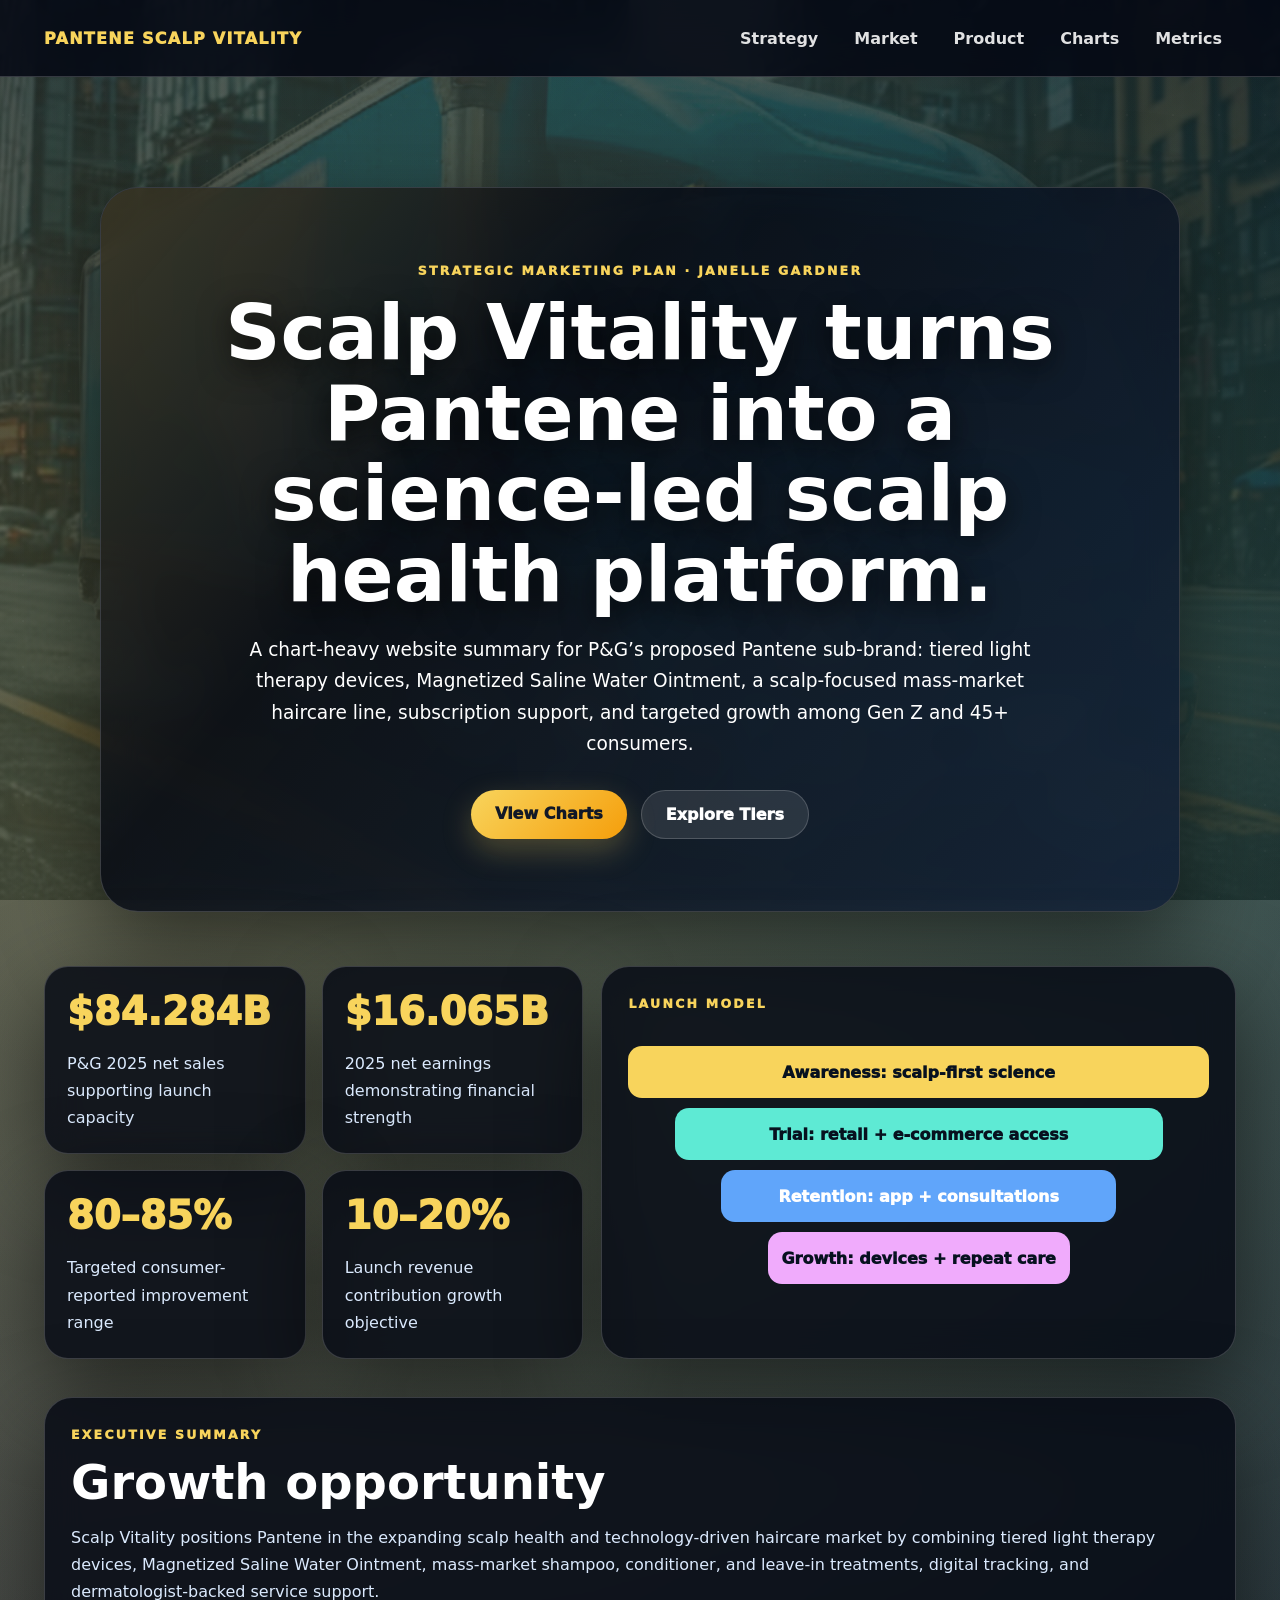
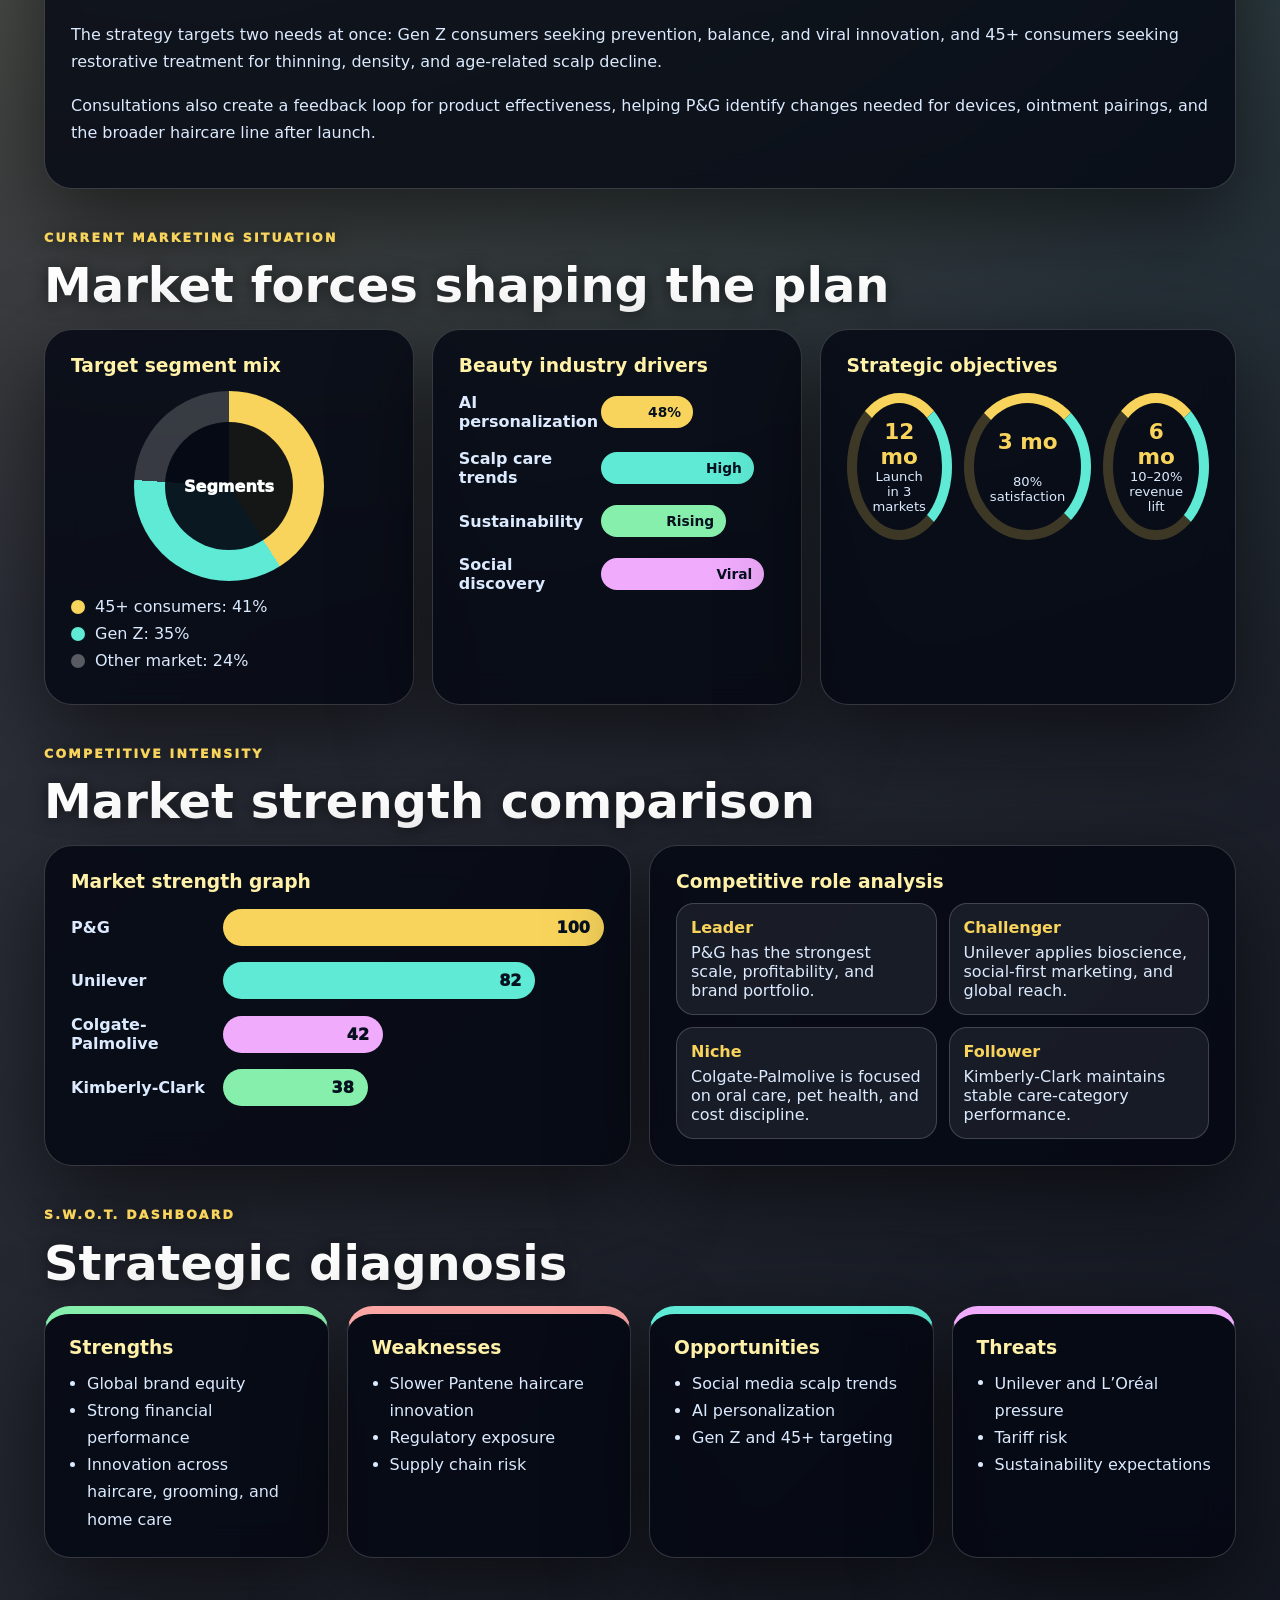
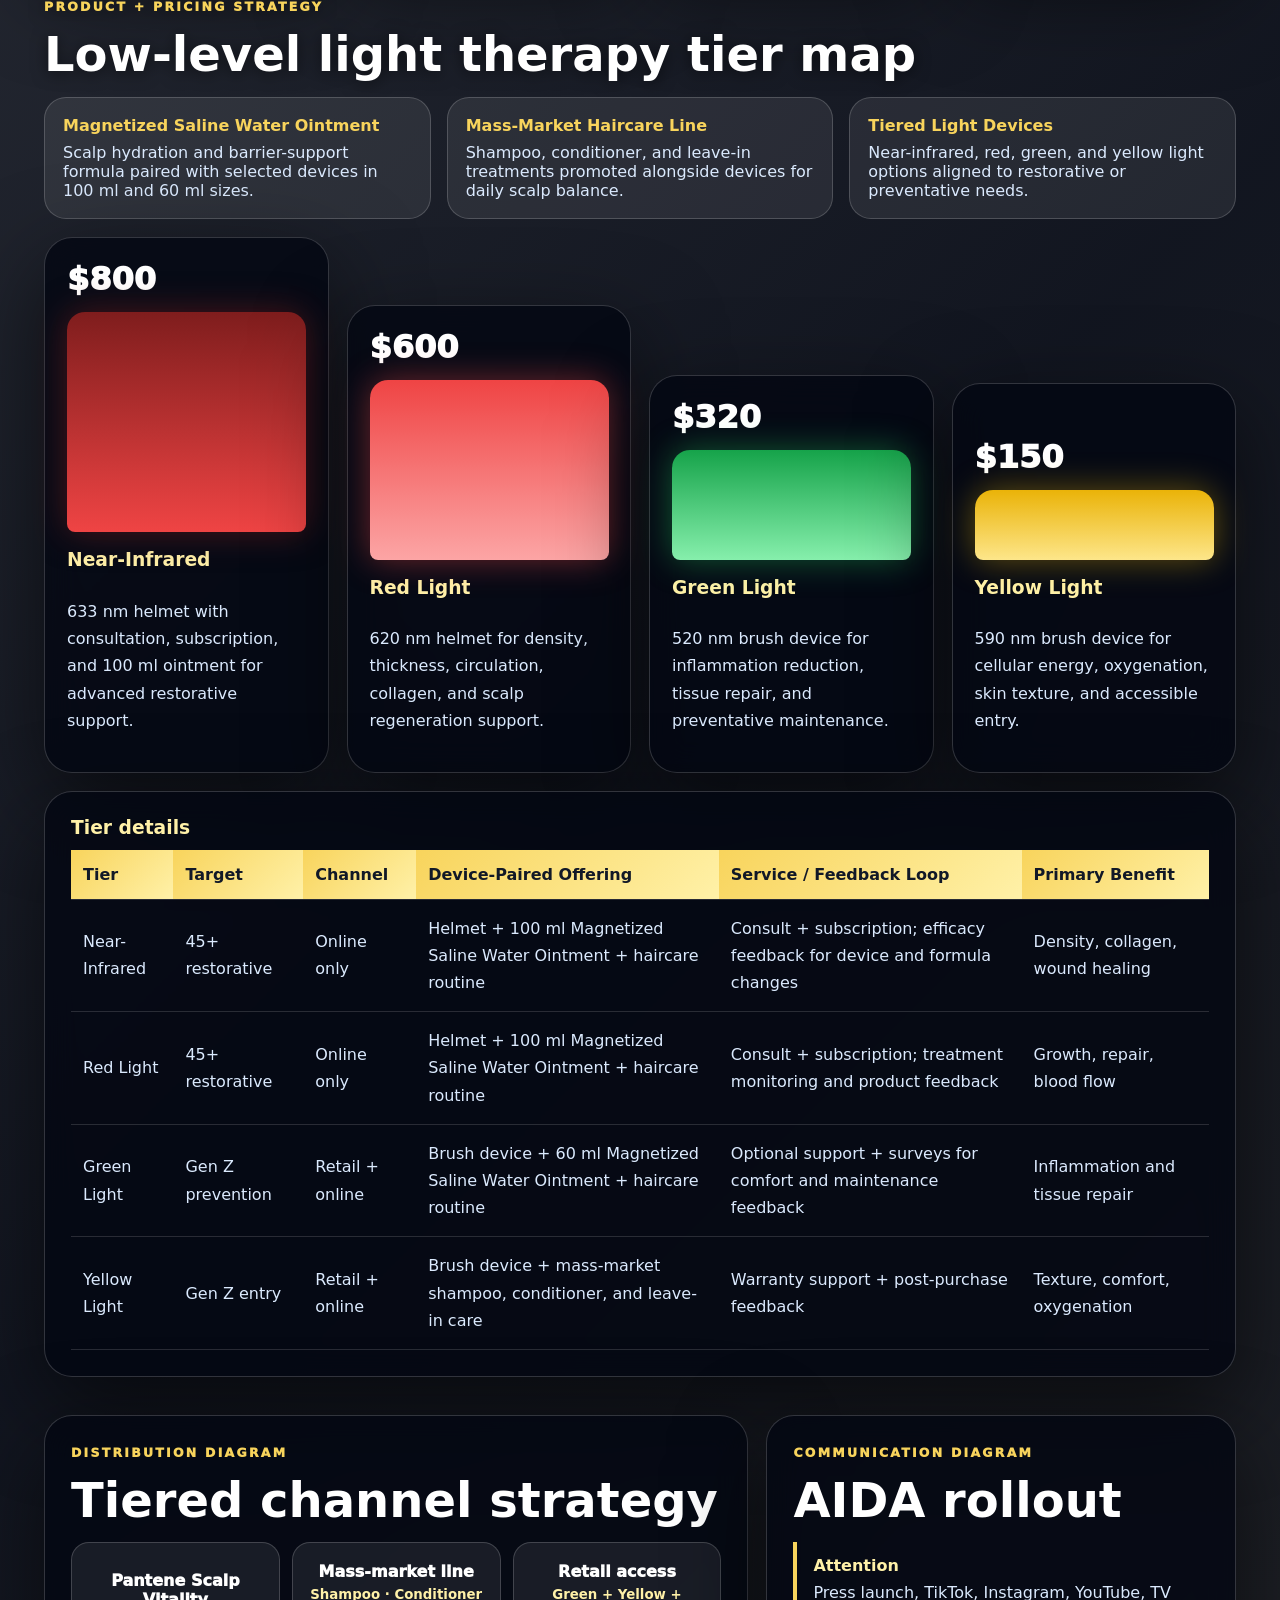
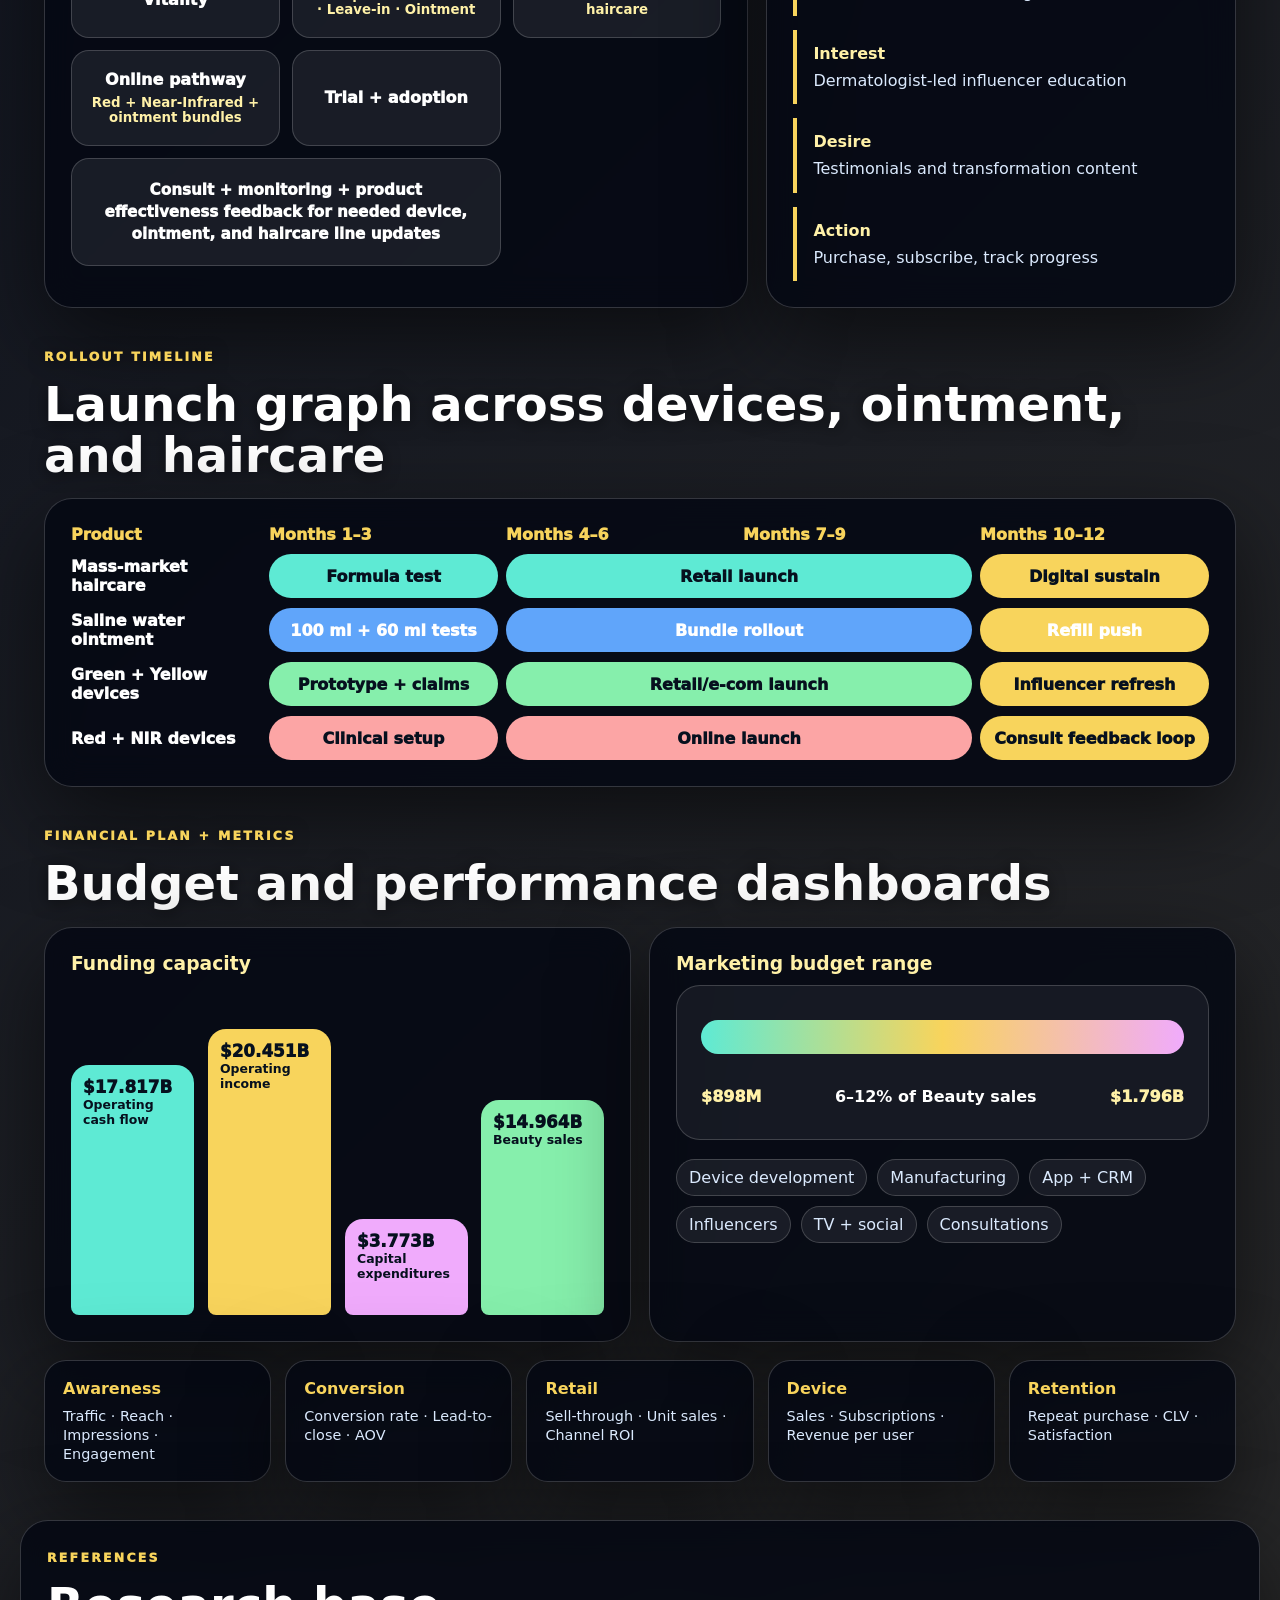
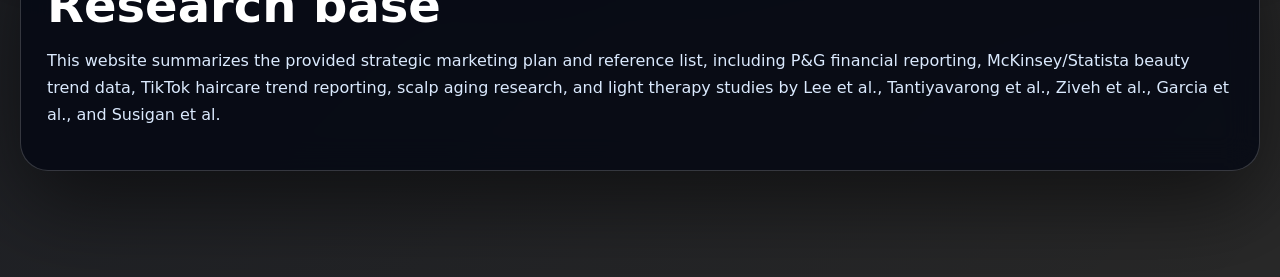
==== index.html @ 78cc90e1 "Restore competitive role analysis panel" ====
<!doctype html>
<html lang="en">
<head>
  <meta charset="UTF-8" />
  <meta name="viewport" content="width=device-width, initial-scale=1.0" />
  <title>Pantene Scalp Vitality Marketing Plan</title>
  <link rel="stylesheet" href="styles.css" />
</head>
<body>
  <header class="site-header">
    <nav class="nav" aria-label="Main navigation">
      <a class="brand" href="#home">Pantene Scalp Vitality</a>
      <button class="nav-toggle" type="button" aria-expanded="false" aria-controls="nav-links">Menu</button>
      <div class="nav-links" id="nav-links">
        <a href="#strategy">Strategy</a>
        <a href="#market">Market</a>
        <a href="#product">Product</a>
        <a href="#charts">Charts</a>
        <a href="#metrics">Metrics</a>
      </div>
    </nav>
  </header>

  <main id="home">
    <section class="hero reveal">
      <div class="hero-card">
        <p class="eyebrow">Strategic Marketing Plan · Janelle Gardner</p>
        <h1>Scalp Vitality turns Pantene into a science-led scalp health platform.</h1>
        <p class="hero-copy">A chart-heavy website summary for P&amp;G’s proposed Pantene sub-brand: tiered light therapy devices, Magnetized Saline Water Ointment, a scalp-focused mass-market haircare line, subscription support, and targeted growth among Gen Z and 45+ consumers.</p>
        <div class="hero-actions">
          <a class="button primary" href="#charts">View Charts</a>
          <a class="button secondary" href="#product">Explore Tiers</a>
        </div>
      </div>
    </section>

    <section class="section launch-overview">
      <div class="stats-band reveal" aria-label="Key plan statistics">
        <article><span>$84.284B</span><p>P&amp;G 2025 net sales supporting launch capacity</p></article>
        <article><span>$16.065B</span><p>2025 net earnings demonstrating financial strength</p></article>
        <article><span>80–85%</span><p>Targeted consumer-reported improvement range</p></article>
        <article><span>10–20%</span><p>Launch revenue contribution growth objective</p></article>
      </div>
      <aside class="panel reveal launch-model">
        <p class="eyebrow">Launch Model</p>
        <div class="funnel" aria-label="Scalp Vitality launch model funnel">
          <div class="funnel-step awareness">Awareness: scalp-first science</div>
          <div class="funnel-step trial">Trial: retail + e-commerce access</div>
          <div class="funnel-step subscription">Retention: app + consultations</div>
          <div class="funnel-step revenue">Growth: devices + repeat care</div>
        </div>
      </aside>
    </section>

    <section class="section" id="strategy">
      <div class="panel reveal">
        <p class="eyebrow">Executive Summary</p>
        <h2>Growth opportunity</h2>
        <p>Scalp Vitality positions Pantene in the expanding scalp health and technology-driven haircare market by combining tiered light therapy devices, Magnetized Saline Water Ointment, mass-market shampoo, conditioner, and leave-in treatments, digital tracking, and dermatologist-backed service support.</p>
        <p>The strategy targets two needs at once: Gen Z consumers seeking prevention, balance, and viral innovation, and 45+ consumers seeking restorative treatment for thinning, density, and age-related scalp decline.</p>
        <p>Consultations also create a feedback loop for product effectiveness, helping P&amp;G identify changes needed for devices, ointment pairings, and the broader haircare line after launch.</p>
      </div>
    </section>

    <section class="section" id="market">
      <div class="section-heading reveal">
        <p class="eyebrow">Current Marketing Situation</p>
        <h2>Market forces shaping the plan</h2>
      </div>
      <div class="chart-grid three">
        <article class="panel reveal">
          <h3>Target segment mix</h3>
          <div class="donut segment-donut" aria-label="Older consumers 41 percent and Gen Z 35 percent"></div>
          <div class="legend"><span class="legend-old"></span>45+ consumers: 41%</div>
          <div class="legend"><span class="legend-genz"></span>Gen Z: 35%</div>
          <div class="legend"><span class="legend-other"></span>Other market: 24%</div>
        </article>
        <article class="panel reveal">
          <h3>Beauty industry drivers</h3>
          <div class="horizontal-bars" aria-label="Industry driver bar chart">
            <div><span>AI personalization</span><b class="bar ai">48%</b></div>
            <div><span>Scalp care trends</span><b class="bar scalp">High</b></div>
            <div><span>Sustainability</span><b class="bar sustain">Rising</b></div>
            <div><span>Social discovery</span><b class="bar social">Viral</b></div>
          </div>
        </article>
        <article class="panel reveal">
          <h3>Strategic objectives</h3>
          <div class="goal-rings">
            <div><strong>12 mo</strong><span>Launch in 3 markets</span></div>
            <div><strong>3 mo</strong><span>80% satisfaction</span></div>
            <div><strong>6 mo</strong><span>10–20% revenue lift</span></div>
          </div>
        </article>
      </div>
    </section>

    <section class="section competitive-section">
      <div class="section-heading reveal">
        <p class="eyebrow">Competitive Intensity</p>
        <h2>Market strength comparison</h2>
      </div>
      <div class="chart-grid two">
        <article class="panel reveal">
          <h3>Market strength graph</h3>
          <div class="competitive-bars" aria-label="Company market strength comparison chart">
            <div><span>P&amp;G</span><b class="strength-bar pg">100</b></div>
            <div><span>Unilever</span><b class="strength-bar unilever">82</b></div>
            <div><span>Colgate-Palmolive</span><b class="strength-bar colgate">42</b></div>
            <div><span>Kimberly-Clark</span><b class="strength-bar kimberly">38</b></div>
          </div>
        </article>
        <article class="panel reveal">
          <h3>Competitive role analysis</h3>
          <div class="role-grid">
            <div><strong>Leader</strong><span>P&amp;G has the strongest scale, profitability, and brand portfolio.</span></div>
            <div><strong>Challenger</strong><span>Unilever applies bioscience, social-first marketing, and global reach.</span></div>
            <div><strong>Niche</strong><span>Colgate-Palmolive is focused on oral care, pet health, and cost discipline.</span></div>
            <div><strong>Follower</strong><span>Kimberly-Clark maintains stable care-category performance.</span></div>
          </div>
        </article>
      </div>
    </section>

    <section class="section" id="charts">
      <div class="section-heading reveal">
        <p class="eyebrow">S.W.O.T. Dashboard</p>
        <h2>Strategic diagnosis</h2>
      </div>
      <div class="swot-grid">
        <article class="swot strength reveal"><h3>Strengths</h3><ul><li>Global brand equity</li><li>Strong financial performance</li><li>Innovation across haircare, grooming, and home care</li></ul></article>
        <article class="swot weakness reveal"><h3>Weaknesses</h3><ul><li>Slower Pantene haircare innovation</li><li>Regulatory exposure</li><li>Supply chain risk</li></ul></article>
        <article class="swot opportunity reveal"><h3>Opportunities</h3><ul><li>Social media scalp trends</li><li>AI personalization</li><li>Gen Z and 45+ targeting</li></ul></article>
        <article class="swot threat reveal"><h3>Threats</h3><ul><li>Unilever and L’Oréal pressure</li><li>Tariff risk</li><li>Sustainability expectations</li></ul></article>
      </div>
    </section>

    <section class="section" id="product">
      <div class="section-heading reveal">
        <p class="eyebrow">Product + Pricing Strategy</p>
        <h2>Low-level light therapy tier map</h2>
      </div>
      <div class="product-system reveal">
        <article><strong>Magnetized Saline Water Ointment</strong><span>Scalp hydration and barrier-support formula paired with selected devices in 100 ml and 60 ml sizes.</span></article>
        <article><strong>Mass-Market Haircare Line</strong><span>Shampoo, conditioner, and leave-in treatments promoted alongside devices for daily scalp balance.</span></article>
        <article><strong>Tiered Light Devices</strong><span>Near-infrared, red, green, and yellow light options aligned to restorative or preventative needs.</span></article>
      </div>
      <div class="tier-chart reveal" aria-label="Device tier price comparison chart">
        <article class="tier nir"><div class="price">$800</div><div class="column"></div><h3>Near-Infrared</h3><p>633 nm helmet with consultation, subscription, and 100 ml ointment for advanced restorative support.</p></article>
        <article class="tier red"><div class="price">$600</div><div class="column"></div><h3>Red Light</h3><p>620 nm helmet for density, thickness, circulation, collagen, and scalp regeneration support.</p></article>
        <article class="tier green"><div class="price">$320</div><div class="column"></div><h3>Green Light</h3><p>520 nm brush device for inflammation reduction, tissue repair, and preventative maintenance.</p></article>
        <article class="tier yellow"><div class="price">$150</div><div class="column"></div><h3>Yellow Light</h3><p>590 nm brush device for cellular energy, oxygenation, skin texture, and accessible entry.</p></article>
      </div>
      <div class="panel table-panel reveal">
        <h3>Tier details</h3>
        <div class="table-wrap">
          <table>
            <thead><tr><th>Tier</th><th>Target</th><th>Channel</th><th>Device-Paired Offering</th><th>Service / Feedback Loop</th><th>Primary Benefit</th></tr></thead>
            <tbody>
              <tr><td>Near-Infrared</td><td>45+ restorative</td><td>Online only</td><td>Helmet + 100 ml Magnetized Saline Water Ointment + haircare routine</td><td>Consult + subscription; efficacy feedback for device and formula changes</td><td>Density, collagen, wound healing</td></tr>
              <tr><td>Red Light</td><td>45+ restorative</td><td>Online only</td><td>Helmet + 100 ml Magnetized Saline Water Ointment + haircare routine</td><td>Consult + subscription; treatment monitoring and product feedback</td><td>Growth, repair, blood flow</td></tr>
              <tr><td>Green Light</td><td>Gen Z prevention</td><td>Retail + online</td><td>Brush device + 60 ml Magnetized Saline Water Ointment + haircare routine</td><td>Optional support + surveys for comfort and maintenance feedback</td><td>Inflammation and tissue repair</td></tr>
              <tr><td>Yellow Light</td><td>Gen Z entry</td><td>Retail + online</td><td>Brush device + mass-market shampoo, conditioner, and leave-in care</td><td>Warranty support + post-purchase feedback</td><td>Texture, comfort, oxygenation</td></tr>
            </tbody>
          </table>
        </div>
      </div>
    </section>

    <section class="section split">
      <div class="panel reveal">
        <p class="eyebrow">Distribution Diagram</p>
        <h2>Tiered channel strategy</h2>
        <div class="flow-diagram">
          <div>Pantene Scalp Vitality</div>
          <div>Mass-market line<br><small>Shampoo · Conditioner · Leave-in · Ointment</small></div>
          <div>Retail access<br><small>Green + Yellow + haircare</small></div>
          <div>Online pathway<br><small>Red + Near-Infrared + ointment bundles</small></div>
          <div>Trial + adoption</div>
          <div class="wide-node">Consult + monitoring + product effectiveness feedback for needed device, ointment, and haircare line updates</div>
        </div>
      </div>
      <div class="panel reveal">
        <p class="eyebrow">Communication Diagram</p>
        <h2>AIDA rollout</h2>
        <ol class="timeline">
          <li><strong>Attention</strong><span>Press launch, TikTok, Instagram, YouTube, TV</span></li>
          <li><strong>Interest</strong><span>Dermatologist-led influencer education</span></li>
          <li><strong>Desire</strong><span>Testimonials and transformation content</span></li>
          <li><strong>Action</strong><span>Purchase, subscribe, track progress</span></li>
        </ol>
      </div>
    </section>

    <section class="section rollout-section">
      <div class="section-heading reveal">
        <p class="eyebrow">Rollout Timeline</p>
        <h2>Launch graph across devices, ointment, and haircare</h2>
      </div>
      <div class="panel reveal rollout-panel">
        <div class="timeline-graph" aria-label="12-month rollout timeline for all Scalp Vitality products">
          <div class="track labels"><span>Product</span><span>Months 1–3</span><span>Months 4–6</span><span>Months 7–9</span><span>Months 10–12</span></div>
          <div class="track"><span>Mass-market haircare</span><b class="phase haircare">Formula test</b><b class="phase haircare launch">Retail launch</b><b class="phase haircare sustain">Digital sustain</b></div>
          <div class="track"><span>Saline water ointment</span><b class="phase ointment">100 ml + 60 ml tests</b><b class="phase ointment launch">Bundle rollout</b><b class="phase ointment sustain">Refill push</b></div>
          <div class="track"><span>Green + Yellow devices</span><b class="phase genz">Prototype + claims</b><b class="phase genz launch">Retail/e-com launch</b><b class="phase genz sustain">Influencer refresh</b></div>
          <div class="track"><span>Red + NIR devices</span><b class="phase premium">Clinical setup</b><b class="phase premium launch">Online launch</b><b class="phase premium sustain">Consult feedback loop</b></div>
        </div>
      </div>
    </section>

    <section class="section" id="metrics">
      <div class="section-heading reveal">
        <p class="eyebrow">Financial Plan + Metrics</p>
        <h2>Budget and performance dashboards</h2>
      </div>
      <div class="chart-grid two">
        <article class="panel reveal">
          <h3>Funding capacity</h3>
          <div class="vertical-bars" aria-label="P&G financial capacity bar chart">
            <div class="vbar cash"><span>$17.817B</span><b>Operating cash flow</b></div>
            <div class="vbar income"><span>$20.451B</span><b>Operating income</b></div>
            <div class="vbar capex"><span>$3.773B</span><b>Capital expenditures</b></div>
            <div class="vbar beauty"><span>$14.964B</span><b>Beauty sales</b></div>
          </div>
        </article>
        <article class="panel reveal">
          <h3>Marketing budget range</h3>
          <div class="budget-meter">
            <div class="budget-fill"></div>
            <span>$898M</span><strong>6–12% of Beauty sales</strong><span>$1.796B</span>
          </div>
          <div class="metric-chips">
            <span>Device development</span><span>Manufacturing</span><span>App + CRM</span><span>Influencers</span><span>TV + social</span><span>Consultations</span>
          </div>
        </article>
      </div>
      <div class="metric-board reveal">
        <article><strong>Awareness</strong><span>Traffic · Reach · Impressions · Engagement</span></article>
        <article><strong>Conversion</strong><span>Conversion rate · Lead-to-close · AOV</span></article>
        <article><strong>Retail</strong><span>Sell-through · Unit sales · Channel ROI</span></article>
        <article><strong>Device</strong><span>Sales · Subscriptions · Revenue per user</span></article>
        <article><strong>Retention</strong><span>Repeat purchase · CLV · Satisfaction</span></article>
      </div>
    </section>

    <section class="section references reveal">
      <p class="eyebrow">References</p>
      <h2>Research base</h2>
      <p>This website summarizes the provided strategic marketing plan and reference list, including P&amp;G financial reporting, McKinsey/Statista beauty trend data, TikTok haircare trend reporting, scalp aging research, and light therapy studies by Lee et al., Tantiyavarong et al., Ziveh et al., Garcia et al., and Susigan et al.</p>
    </section>
  </main>

  <script src="script.js"></script>
</body>
</html>
---- styles.css ----
:root {
  --night: #030712;
  --panel: rgba(3, 7, 18, 0.8);
  --panel-strong: rgba(6, 15, 33, 0.94);
  --line: rgba(255, 255, 255, 0.18);
  --white: #ffffff;
  --soft: #dbeafe;
  --muted: #a9bad4;
  --gold: #f8d45c;
  --gold-2: #fff1a8;
  --cyan: #5eead4;
  --blue: #60a5fa;
  --pink: #f0abfc;
  --green: #86efac;
  --red: #fca5a5;
  --shadow: 0 30px 90px rgba(0, 0, 0, 0.56);
}

* { box-sizing: border-box; }
html { scroll-behavior: smooth; }
body {
  margin: 0;
  min-height: 100vh;
  font-family: Inter, ui-sans-serif, system-ui, -apple-system, BlinkMacSystemFont, "Segoe UI", sans-serif;
  color: var(--white);
  background:
    radial-gradient(circle at 16% 12%, rgba(248, 212, 92, 0.22), transparent 24%),
    radial-gradient(circle at 86% 10%, rgba(94, 234, 212, 0.18), transparent 28%),
    linear-gradient(135deg, rgba(3, 7, 18, 0.74), rgba(3, 7, 18, 0.94) 58%, rgba(0, 0, 0, 0.84)),
    url("assets/pantene-truck.jpg") center / cover fixed no-repeat;
  overflow-x: hidden;
}
body::before,
body::after {
  content: "";
  position: fixed;
  inset: 0;
  pointer-events: none;
  z-index: -1;
}
body::before {
  background: linear-gradient(115deg, transparent 0 38%, rgba(255, 255, 255, 0.1) 48%, transparent 58% 100%);
  transform: translateX(-120%);
  animation: lightSweep 9s ease-in-out infinite;
}
body::after {
  background-image: radial-gradient(rgba(255, 255, 255, 0.18) 1px, transparent 1px);
  background-size: 46px 46px;
  opacity: 0.16;
  animation: starDrift 18s linear infinite;
}

.site-header {
  position: sticky;
  top: 0;
  z-index: 10;
  background: rgba(3, 7, 18, 0.84);
  backdrop-filter: blur(18px);
  border-bottom: 1px solid var(--line);
}
.nav {
  max-width: 1240px;
  margin: 0 auto;
  min-height: 76px;
  padding: 0 24px;
  display: flex;
  align-items: center;
  justify-content: space-between;
  gap: 24px;
}
.brand { color: var(--gold); font-weight: 950; font-size: 1rem; text-decoration: none; letter-spacing: 0.08em; text-transform: uppercase; }
.nav-links { display: flex; align-items: center; gap: 8px; }
.nav-links a { border: 1px solid transparent; border-radius: 999px; color: var(--white); text-decoration: none; font-weight: 850; padding: 10px 13px; opacity: 0.88; transition: 0.25s ease; }
.nav-links a:hover, .nav-links a:focus { border-color: rgba(248, 212, 92, 0.55); color: var(--gold-2); opacity: 1; transform: translateY(-2px); }
.nav-toggle { display: none; border: 1px solid rgba(255,255,255,.35); background: rgba(255,255,255,.08); color: var(--white); border-radius: 999px; padding: 9px 15px; font-weight: 900; }

main { padding-bottom: 42px; }
.hero { min-height: 82vh; display: grid; place-items: center; padding: 110px 24px 54px; }
.hero-card, .panel, .stats-band article, .swot, .tier, .metric-board article, .references {
  background: var(--panel);
  border: 1px solid var(--line);
  box-shadow: var(--shadow);
  backdrop-filter: blur(16px);
}
.hero-card { position: relative; max-width: 1080px; border-radius: 38px; padding: clamp(32px, 6vw, 72px); text-align: center; overflow: hidden; }
.hero-card::before { content: ""; position: absolute; inset: 0; background: linear-gradient(130deg, rgba(248, 212, 92, 0.24), transparent 34%, rgba(96, 165, 250, 0.18)); opacity: 0.78; }
.hero-card > * { position: relative; }
.eyebrow { margin: 0 0 12px; color: var(--gold); font-size: 0.78rem; font-weight: 950; letter-spacing: 0.18em; text-transform: uppercase; }
h1, h2, h3 { margin-top: 0; line-height: 1.05; }
h1 { color: var(--white); font-size: clamp(2.45rem, 6vw, 5.45rem); margin-bottom: 18px; text-shadow: 0 8px 32px rgba(0, 0, 0, 0.75); }
h2 { color: var(--white); font-size: clamp(1.8rem, 4vw, 3rem); margin-bottom: 16px; }
h3 { color: var(--gold-2); margin-bottom: 12px; }
p, li, td { color: var(--soft); line-height: 1.7; }
.hero-copy { max-width: 840px; margin: 0 auto 30px; color: var(--white); font-size: 1.16rem; }
.hero-actions { display: flex; justify-content: center; gap: 14px; flex-wrap: wrap; }
.button { border-radius: 999px; padding: 14px 24px; font-weight: 950; text-decoration: none; transition: transform 0.25s ease, box-shadow 0.25s ease; }
.button:hover { transform: translateY(-3px) scale(1.02); }
.button.primary { background: linear-gradient(135deg, var(--gold), #f59e0b); color: #111827; box-shadow: 0 12px 30px rgba(248, 212, 92, 0.25); }
.button.secondary { background: rgba(255,255,255,.1); border: 1px solid var(--line); color: var(--white); }

.section { max-width: 1240px; margin: 0 auto 38px; padding: 0 24px; }
.section-heading { margin-bottom: 18px; text-shadow: 0 2px 16px rgba(0,0,0,.55); }
.split { display: grid; grid-template-columns: minmax(0, 1.2fr) minmax(320px, .8fr); gap: 18px; }
.panel, .references { border-radius: 28px; padding: 26px; transition: transform 0.3s ease, border-color 0.3s ease, background 0.3s ease; }
.panel:hover, .tier:hover, .swot:hover, .metric-board article:hover { transform: translateY(-7px); border-color: rgba(248, 212, 92, 0.52); background: var(--panel-strong); }

.launch-overview { display: grid; grid-template-columns: minmax(360px, .85fr) minmax(320px, 1fr); gap: 18px; align-items: stretch; }
.stats-band { display: grid; grid-template-columns: repeat(2, 1fr); gap: 16px; }
.stats-band article { border-radius: 24px; padding: 22px; min-height: 140px; }
.launch-model { min-height: 100%; }
.stats-band span { display: block; color: var(--gold); font-size: clamp(1.7rem, 3vw, 2.45rem); font-weight: 950; }
.stats-band p { margin-bottom: 0; }

.chart-grid { display: grid; gap: 18px; }
.chart-grid.three { grid-template-columns: repeat(3, 1fr); }
.chart-grid.two { grid-template-columns: repeat(2, 1fr); }
.chart-grid.one { grid-template-columns: 1fr; }
.donut { width: 190px; aspect-ratio: 1; margin: 16px auto; border-radius: 50%; position: relative; background: conic-gradient(var(--gold) 0 41%, var(--cyan) 41% 76%, rgba(255,255,255,.18) 76% 100%); animation: spinIn 1.1s ease both; }
.donut::after { content: "Segments"; position: absolute; inset: 31px; display: grid; place-items: center; border-radius: 50%; background: rgba(3,7,18,.92); color: var(--white); font-weight: 950; }
.legend { display: flex; align-items: center; gap: 10px; color: var(--soft); margin: 8px 0; }
.legend span { width: 14px; height: 14px; border-radius: 50%; display: inline-block; }
.legend-old { background: var(--gold); }
.legend-genz { background: var(--cyan); }
.legend-other { background: rgba(255,255,255,.32); }
.horizontal-bars { display: grid; gap: 18px; margin-top: 18px; }
.horizontal-bars div { display: grid; grid-template-columns: 130px 1fr; align-items: center; gap: 12px; }
.horizontal-bars span { color: var(--soft); font-weight: 850; }
.bar { min-width: 92px; max-width: 100%; display: block; border-radius: 999px; padding: 8px 12px; color: #06101e; font-size: .86rem; text-align: right; animation: growWidth 1.2s ease both; }
.bar.ai { width: 48%; background: var(--gold); }
.bar.scalp { width: 88%; background: var(--cyan); }
.bar.sustain { width: 72%; background: var(--green); }
.bar.social { width: 94%; background: var(--pink); }
.goal-rings { display: grid; grid-template-columns: repeat(3, 1fr); gap: 12px; margin-top: 18px; }
.goal-rings div { min-height: 142px; border: 10px solid rgba(248,212,92,.22); border-top-color: var(--gold); border-right-color: var(--cyan); border-radius: 50%; display: grid; place-items: center; padding: 16px; text-align: center; }
.goal-rings strong { display: block; color: var(--gold); font-size: 1.35rem; }
.goal-rings span { color: var(--soft); font-size: .82rem; }

.funnel { display: grid; justify-items: center; align-content: center; gap: 10px; min-height: 270px; margin-top: 16px; }
.funnel-step { min-height: 52px; display: grid; place-items: center; color: #07111f; font-weight: 950; border-radius: 14px; padding: 12px; text-align: center; }
.awareness { width: 100%; background: var(--gold); }
.trial { width: 84%; background: var(--cyan); }
.subscription { width: 68%; background: var(--blue); color: white; }
.revenue { width: 52%; background: var(--pink); }

.swot-grid { display: grid; grid-template-columns: repeat(4, 1fr); gap: 18px; }
.swot { border-radius: 26px; padding: 24px; border-top: 8px solid var(--gold); transition: .3s ease; }
.swot ul { margin: 0; padding-left: 18px; }
.swot.strength { border-top-color: var(--green); }
.swot.weakness { border-top-color: var(--red); }
.swot.opportunity { border-top-color: var(--cyan); }
.swot.threat { border-top-color: var(--pink); }

.product-system { display: grid; grid-template-columns: repeat(3, 1fr); gap: 16px; margin-bottom: 18px; }
.product-system article { border: 1px solid var(--line); border-radius: 22px; padding: 18px; background: rgba(255,255,255,.08); }
.product-system strong { display: block; color: var(--gold); margin-bottom: 8px; }
.product-system span { color: var(--soft); }

.tier-chart { display: grid; grid-template-columns: repeat(4, 1fr); gap: 18px; align-items: end; margin-bottom: 18px; }
.tier { min-height: 390px; border-radius: 28px; padding: 22px; display: grid; align-content: end; transition: .3s ease; }
.price { color: var(--white); font-size: 2rem; font-weight: 950; }
.column { width: 100%; border-radius: 18px 18px 8px 8px; margin: 14px 0 18px; background: linear-gradient(180deg, rgba(255,255,255,.92), rgba(255,255,255,.18)); animation: growHeight 1.2s ease both; }
.nir .column { height: 220px; background: linear-gradient(180deg, #7f1d1d, #ef4444); box-shadow: 0 0 34px rgba(127,29,29,.55); }
.red .column { height: 180px; background: linear-gradient(180deg, #ef4444, #fca5a5); box-shadow: 0 0 34px rgba(239,68,68,.45); }
.green .column { height: 110px; background: linear-gradient(180deg, #16a34a, #86efac); box-shadow: 0 0 34px rgba(34,197,94,.42); }
.yellow .column { height: 70px; background: linear-gradient(180deg, #eab308, #fde68a); box-shadow: 0 0 34px rgba(234,179,8,.42); }
.table-panel { margin-top: 18px; }
.table-wrap { overflow-x: auto; }
table { width: 100%; border-collapse: collapse; min-width: 760px; }
th, td { padding: 15px 12px; text-align: left; border-bottom: 1px solid rgba(255, 255, 255, 0.14); }
th { color: #111827; background: linear-gradient(135deg, var(--gold), var(--gold-2)); }
tbody tr { transition: background 0.25s ease; }
tbody tr:hover { background: rgba(255,255,255,.08); }

.flow-diagram { display: grid; grid-template-columns: repeat(3, 1fr); gap: 12px; align-items: stretch; }
.flow-diagram div { border: 1px solid var(--line); border-radius: 18px; padding: 16px; display: grid; place-items: center; text-align: center; min-height: 96px; color: var(--white); font-weight: 950; background: rgba(255,255,255,.08); }
.flow-diagram small { color: var(--gold-2); font-weight: 850; }
.flow-diagram .wide-node { grid-column: span 2; padding: 20px; font-size: .95rem; line-height: 1.45; }
.timeline { list-style: none; padding: 0; margin: 0; display: grid; gap: 14px; }
.timeline li { border-left: 4px solid var(--gold); padding: 10px 0 10px 16px; }
.timeline strong { display: block; color: var(--gold-2); }
.timeline span { color: var(--soft); }

.competitive-bars { display: grid; gap: 16px; margin-top: 18px; }
.competitive-bars div { display: grid; grid-template-columns: 140px 1fr; gap: 12px; align-items: center; }
.competitive-bars span { color: var(--soft); font-weight: 900; }
.strength-bar { display: block; border-radius: 999px; padding: 9px 14px; color: #06101e; font-weight: 950; text-align: right; animation: growWidth 1.2s ease both; }
.strength-bar.pg { width: 100%; background: var(--gold); }
.strength-bar.unilever { width: 82%; background: var(--cyan); }
.strength-bar.colgate { width: 42%; background: var(--pink); }
.strength-bar.kimberly { width: 38%; background: var(--green); }
.role-grid { display: grid; grid-template-columns: repeat(2, 1fr); gap: 12px; }
.role-grid div { border: 1px solid var(--line); border-radius: 18px; padding: 14px; background: rgba(255,255,255,.07); }
.role-grid strong { display: block; color: var(--gold); margin-bottom: 6px; }
.role-grid span { color: var(--soft); }
.rollout-panel { overflow-x: auto; }
.timeline-graph { min-width: 880px; display: grid; gap: 10px; }
.track { display: grid; grid-template-columns: 190px repeat(4, 1fr); gap: 8px; align-items: center; }
.track span { color: var(--white); font-weight: 950; }
.track.labels span { color: var(--gold); }
.phase { min-height: 44px; display: grid; place-items: center; border-radius: 999px; color: #06101e; font-weight: 950; padding: 8px; animation: growWidth 1.1s ease both; }
.phase.haircare { background: var(--cyan); }
.phase.ointment { background: var(--blue); color: white; }
.phase.genz { background: var(--green); }
.phase.premium { background: var(--red); }
.phase.launch { grid-column: span 2; }
.phase.sustain { background: var(--gold); }

.vertical-bars { min-height: 330px; display: grid; grid-template-columns: repeat(4, 1fr); align-items: end; gap: 14px; padding-top: 24px; }
.vbar { border-radius: 18px 18px 8px 8px; padding: 12px; display: grid; align-content: start; color: #06101e; font-weight: 950; animation: growHeight 1.2s ease both; }
.vbar span { color: #06101e; font-size: 1.05rem; }
.vbar b { font-size: .78rem; }
.vbar.cash { height: 250px; background: var(--cyan); }
.vbar.income { height: 286px; background: var(--gold); }
.vbar.capex { height: 96px; background: var(--pink); }
.vbar.beauty { height: 215px; background: var(--green); }
.budget-meter { min-height: 155px; border: 1px solid var(--line); border-radius: 24px; padding: 24px; display: grid; grid-template-columns: auto 1fr auto; align-items: center; gap: 14px; background: rgba(255,255,255,.06); }
.budget-fill { grid-column: 1 / -1; height: 34px; border-radius: 999px; background: linear-gradient(90deg, var(--cyan), var(--gold), var(--pink)); animation: growWidth 1.1s ease both; }
.budget-meter strong { text-align: center; color: var(--white); }
.budget-meter span { color: var(--gold-2); font-weight: 950; }
.metric-chips { display: flex; flex-wrap: wrap; gap: 10px; margin-top: 18px; }
.metric-chips span { border: 1px solid var(--line); color: var(--soft); border-radius: 999px; padding: 8px 12px; background: rgba(255,255,255,.07); }
.metric-board { display: grid; grid-template-columns: repeat(5, 1fr); gap: 14px; margin-top: 18px; }
.metric-board article { border-radius: 22px; padding: 18px; transition: .3s ease; }
.metric-board strong { display: block; color: var(--gold); margin-bottom: 8px; }
.metric-board span { color: var(--soft); font-size: .9rem; }
.references { margin-bottom: 64px; }

.reveal { opacity: 0; transform: translateY(28px); transition: opacity .7s ease, transform .7s ease; }
.reveal.visible { opacity: 1; transform: translateY(0); }
@keyframes growHeight { from { transform: scaleY(.05); transform-origin: bottom; } to { transform: scaleY(1); transform-origin: bottom; } }
@keyframes growWidth { from { transform: scaleX(.05); transform-origin: left; } to { transform: scaleX(1); transform-origin: left; } }
@keyframes spinIn { from { transform: rotate(-90deg) scale(.75); opacity: .2; } to { transform: rotate(0) scale(1); opacity: 1; } }
@keyframes lightSweep { 0%, 38% { transform: translateX(-120%); } 58%, 100% { transform: translateX(120%); } }
@keyframes starDrift { to { background-position: 92px 46px; } }

@media (prefers-reduced-motion: reduce) {
  *, *::before, *::after { animation-duration: 0.01ms !important; animation-iteration-count: 1 !important; scroll-behavior: auto !important; transition: none !important; }
  .reveal { opacity: 1; transform: none; }
}
@media (max-width: 1050px) {
  .chart-grid.three, .swot-grid, .tier-chart, .metric-board, .stats-band, .product-system, .role-grid { grid-template-columns: repeat(2, 1fr); }
  .launch-overview, .split, .chart-grid.two { grid-template-columns: 1fr; }
}
@media (max-width: 760px) {
  body { background-attachment: scroll; }
  .nav { align-items: flex-start; padding: 18px 24px; flex-wrap: wrap; }
  .nav-toggle { display: block; }
  .nav-links { display: none; width: 100%; flex-direction: column; align-items: stretch; padding: 12px 0 4px; }
  .nav-links.open { display: flex; }
  .chart-grid.three, .swot-grid, .tier-chart, .metric-board, .stats-band, .goal-rings, .product-system, .role-grid { grid-template-columns: 1fr; }
  .flow-diagram { grid-template-columns: 1fr; }
  .flow-diagram .wide-node { grid-column: auto; }
  .hero { min-height: auto; padding-top: 78px; }
}
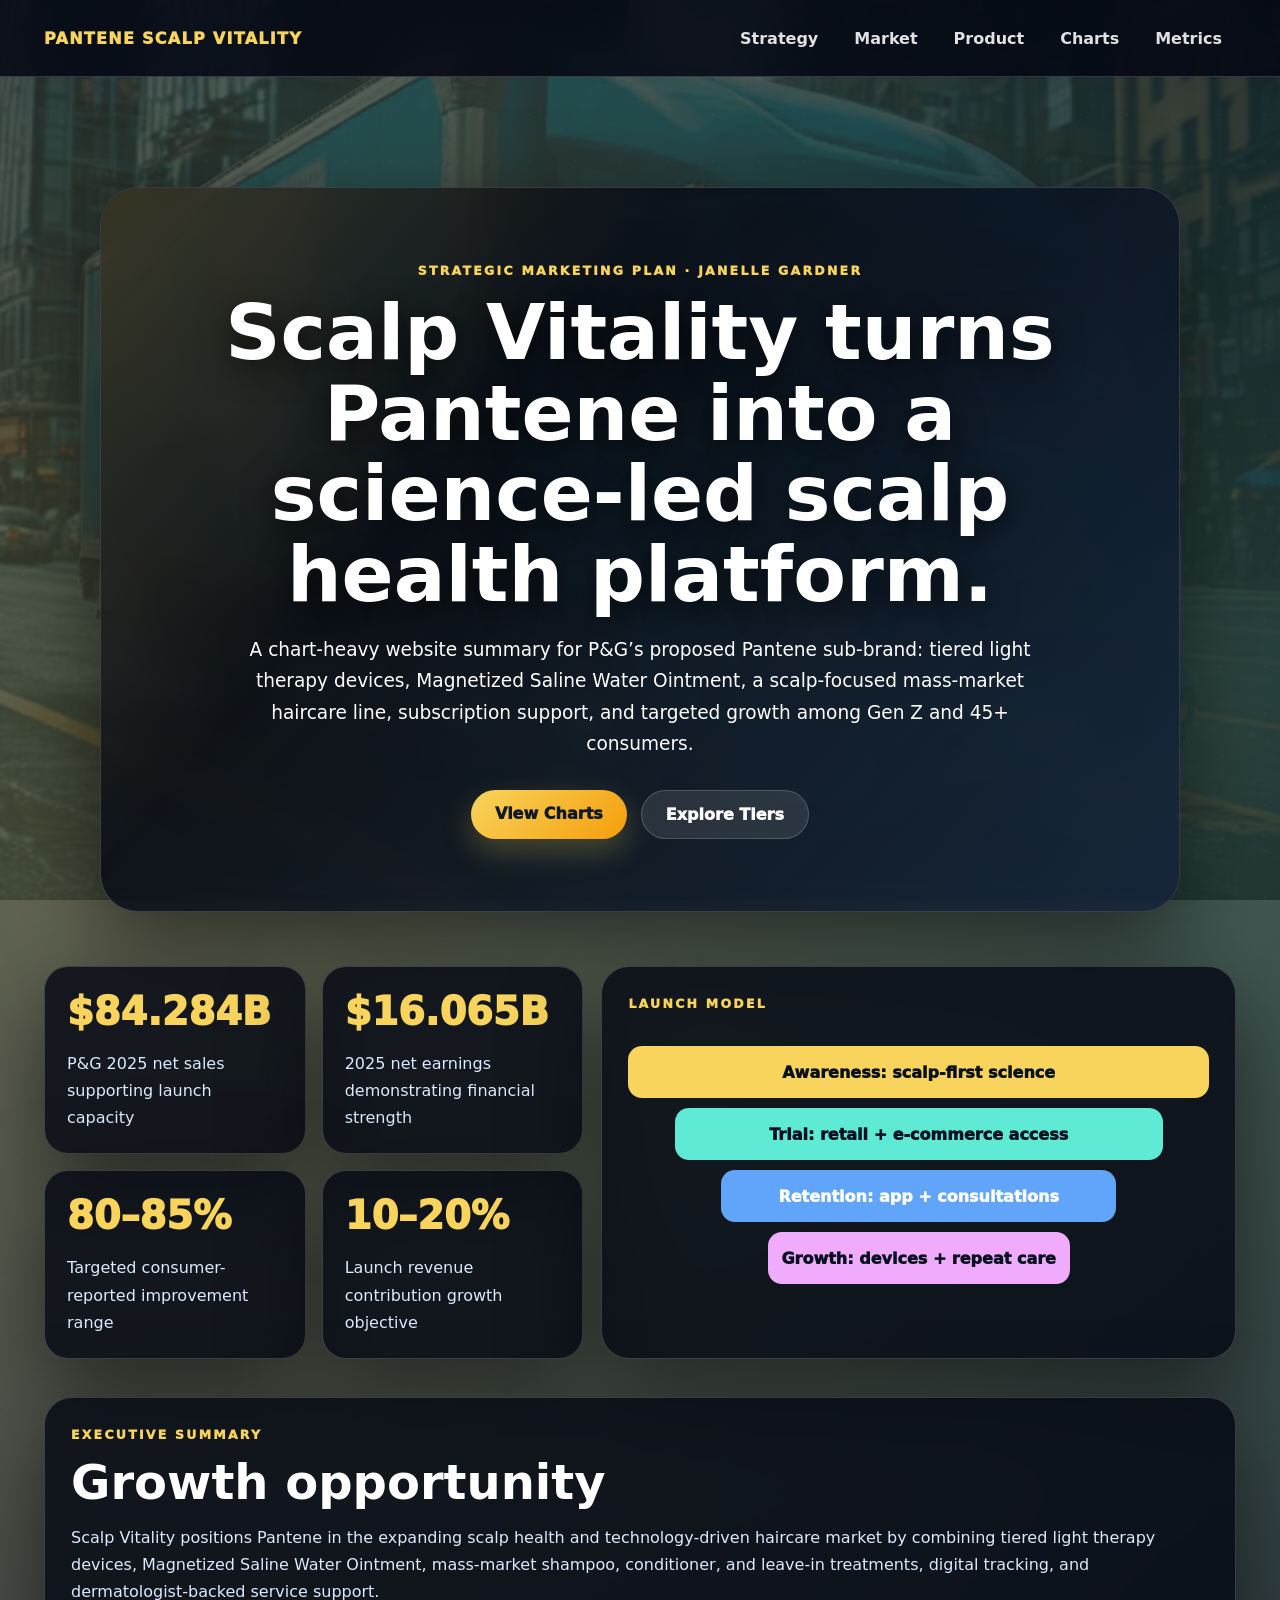
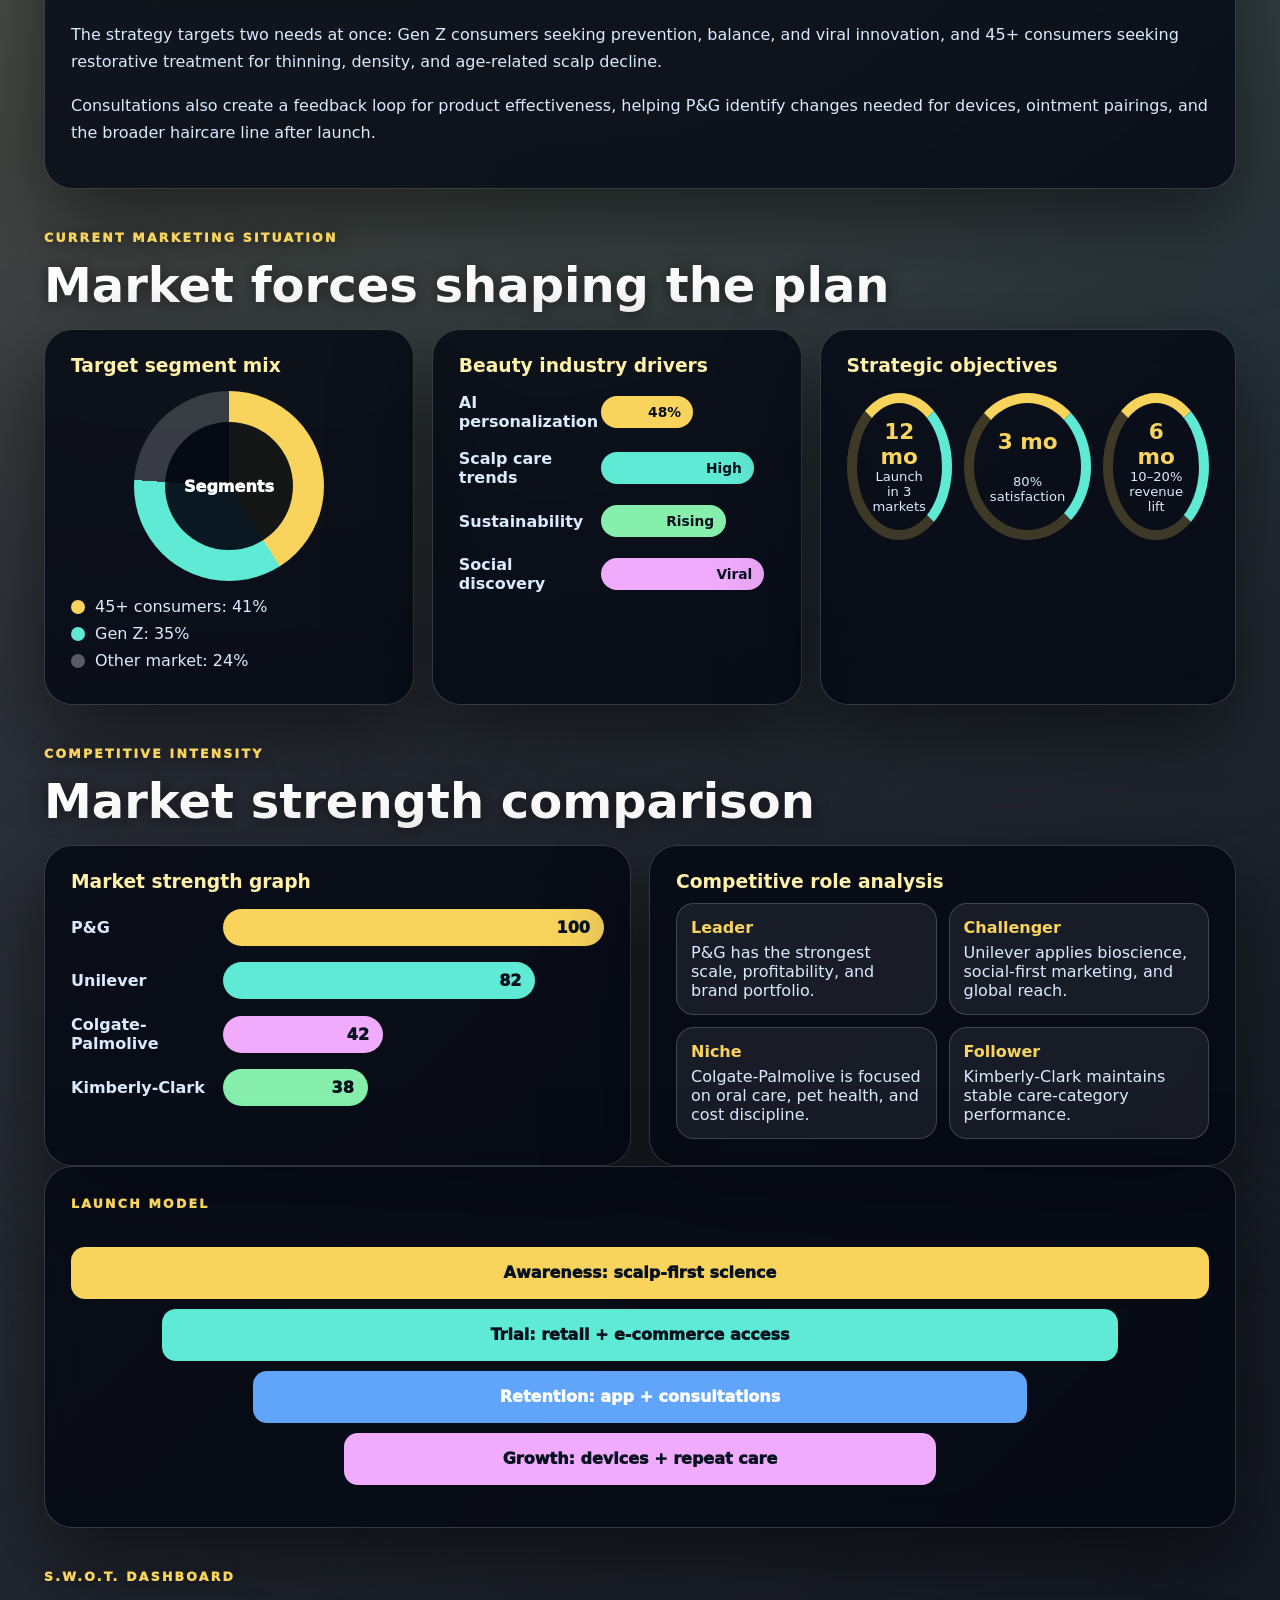
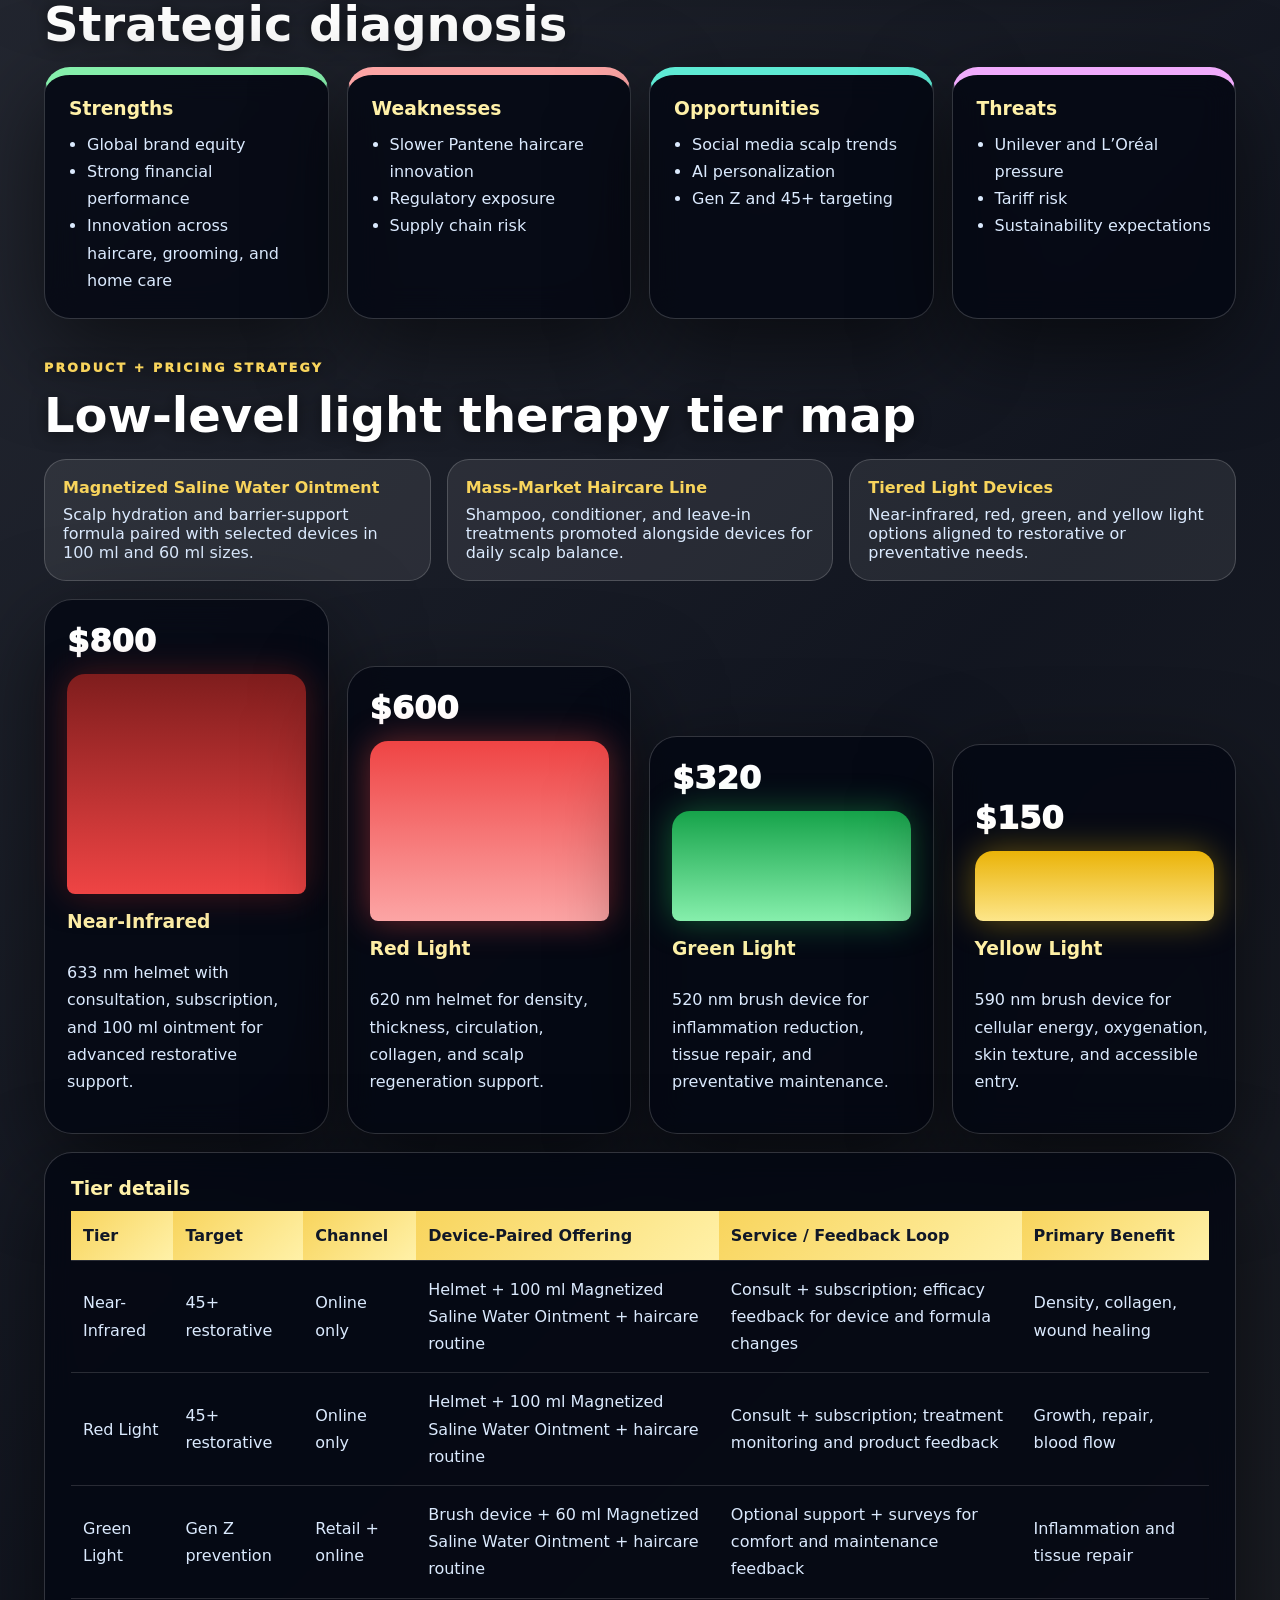
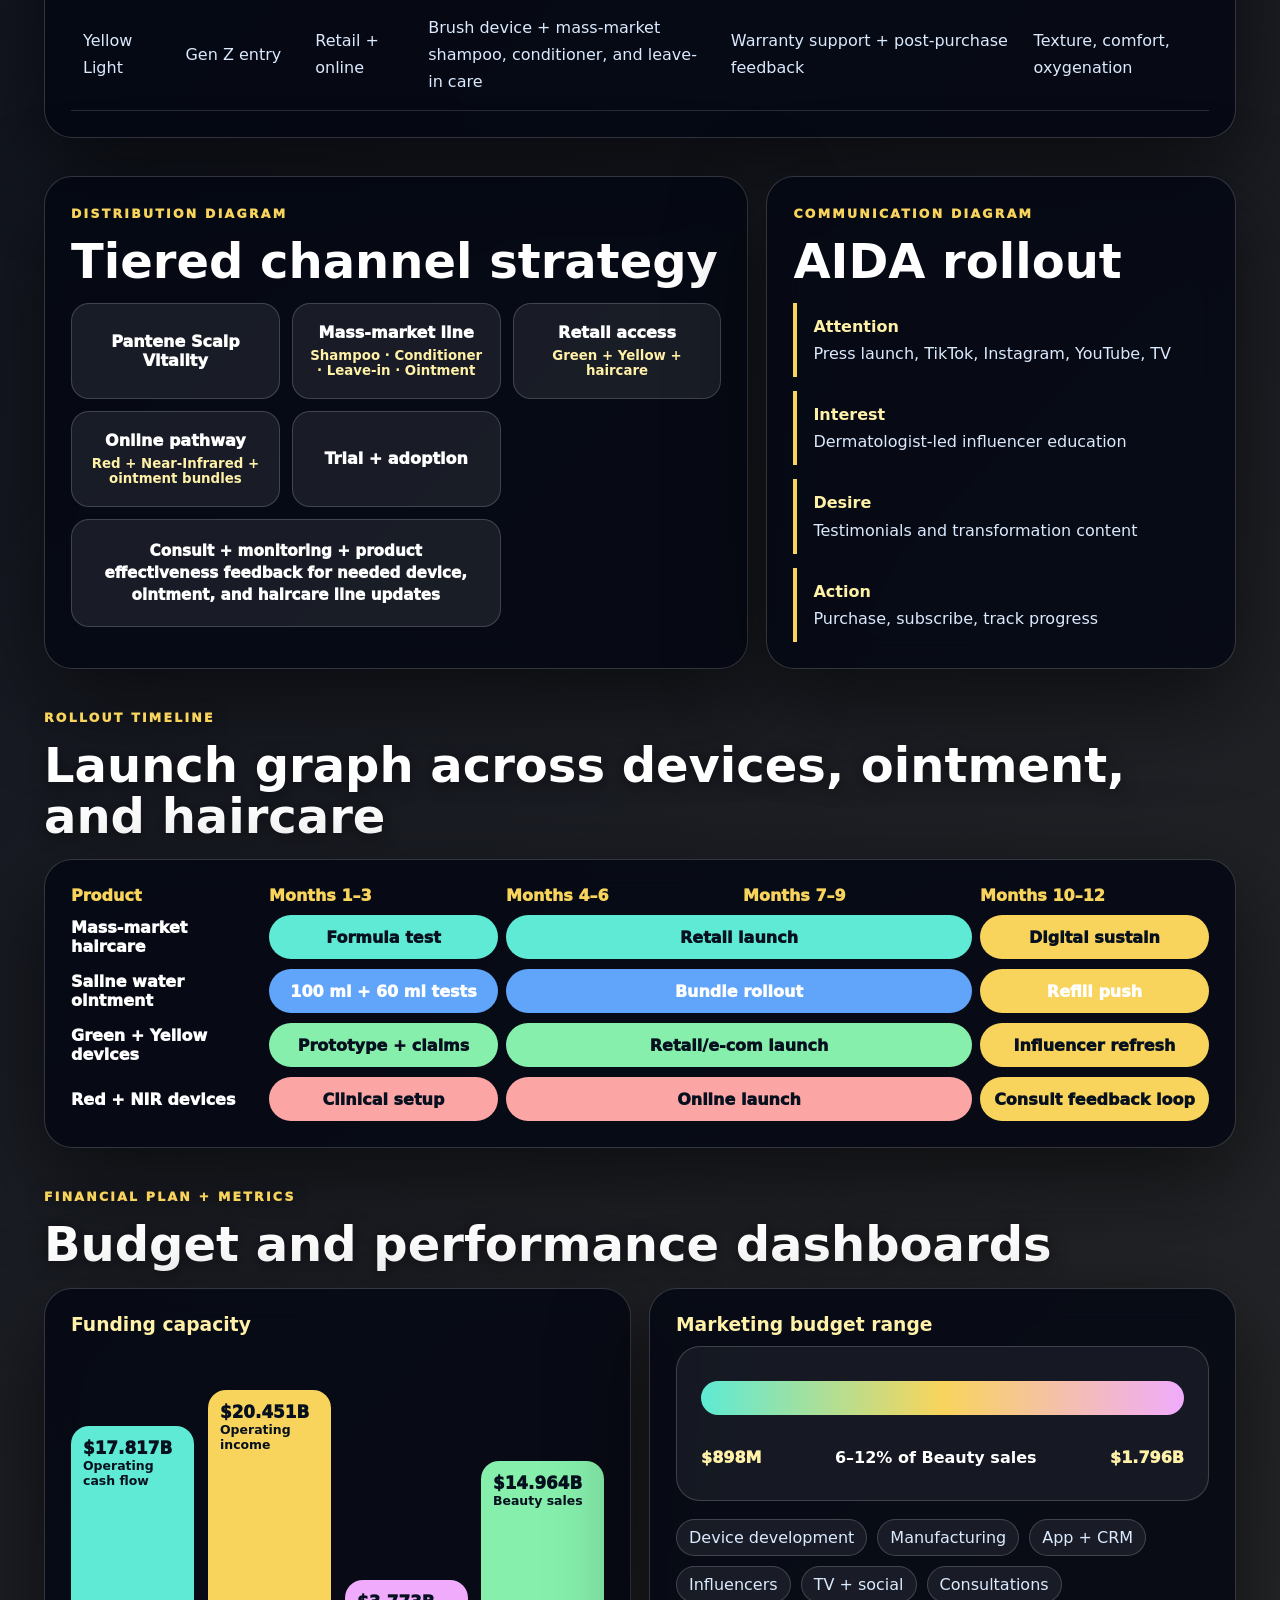
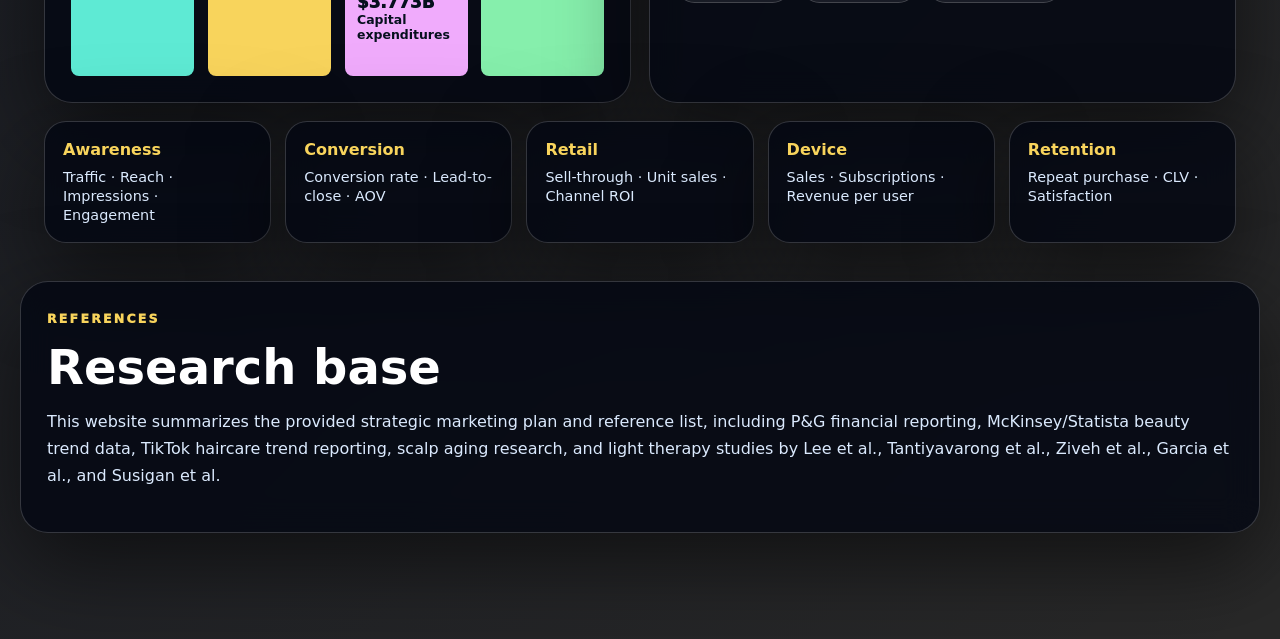
==== commit b06d8e66: "Merge branch 'main' into codex/create-html-structure-and-add-competitive-analysis" ====
--- a/index.html
+++ b/index.html
@@ -120,6 +120,15 @@
           </div>
         </article>
       </div>
+      <aside class="panel reveal launch-model">
+        <p class="eyebrow">Launch Model</p>
+        <div class="funnel" aria-label="Scalp Vitality launch model funnel">
+          <div class="funnel-step awareness">Awareness: scalp-first science</div>
+          <div class="funnel-step trial">Trial: retail + e-commerce access</div>
+          <div class="funnel-step subscription">Retention: app + consultations</div>
+          <div class="funnel-step revenue">Growth: devices + repeat care</div>
+        </div>
+      </aside>
     </section>
 
     <section class="section" id="charts">
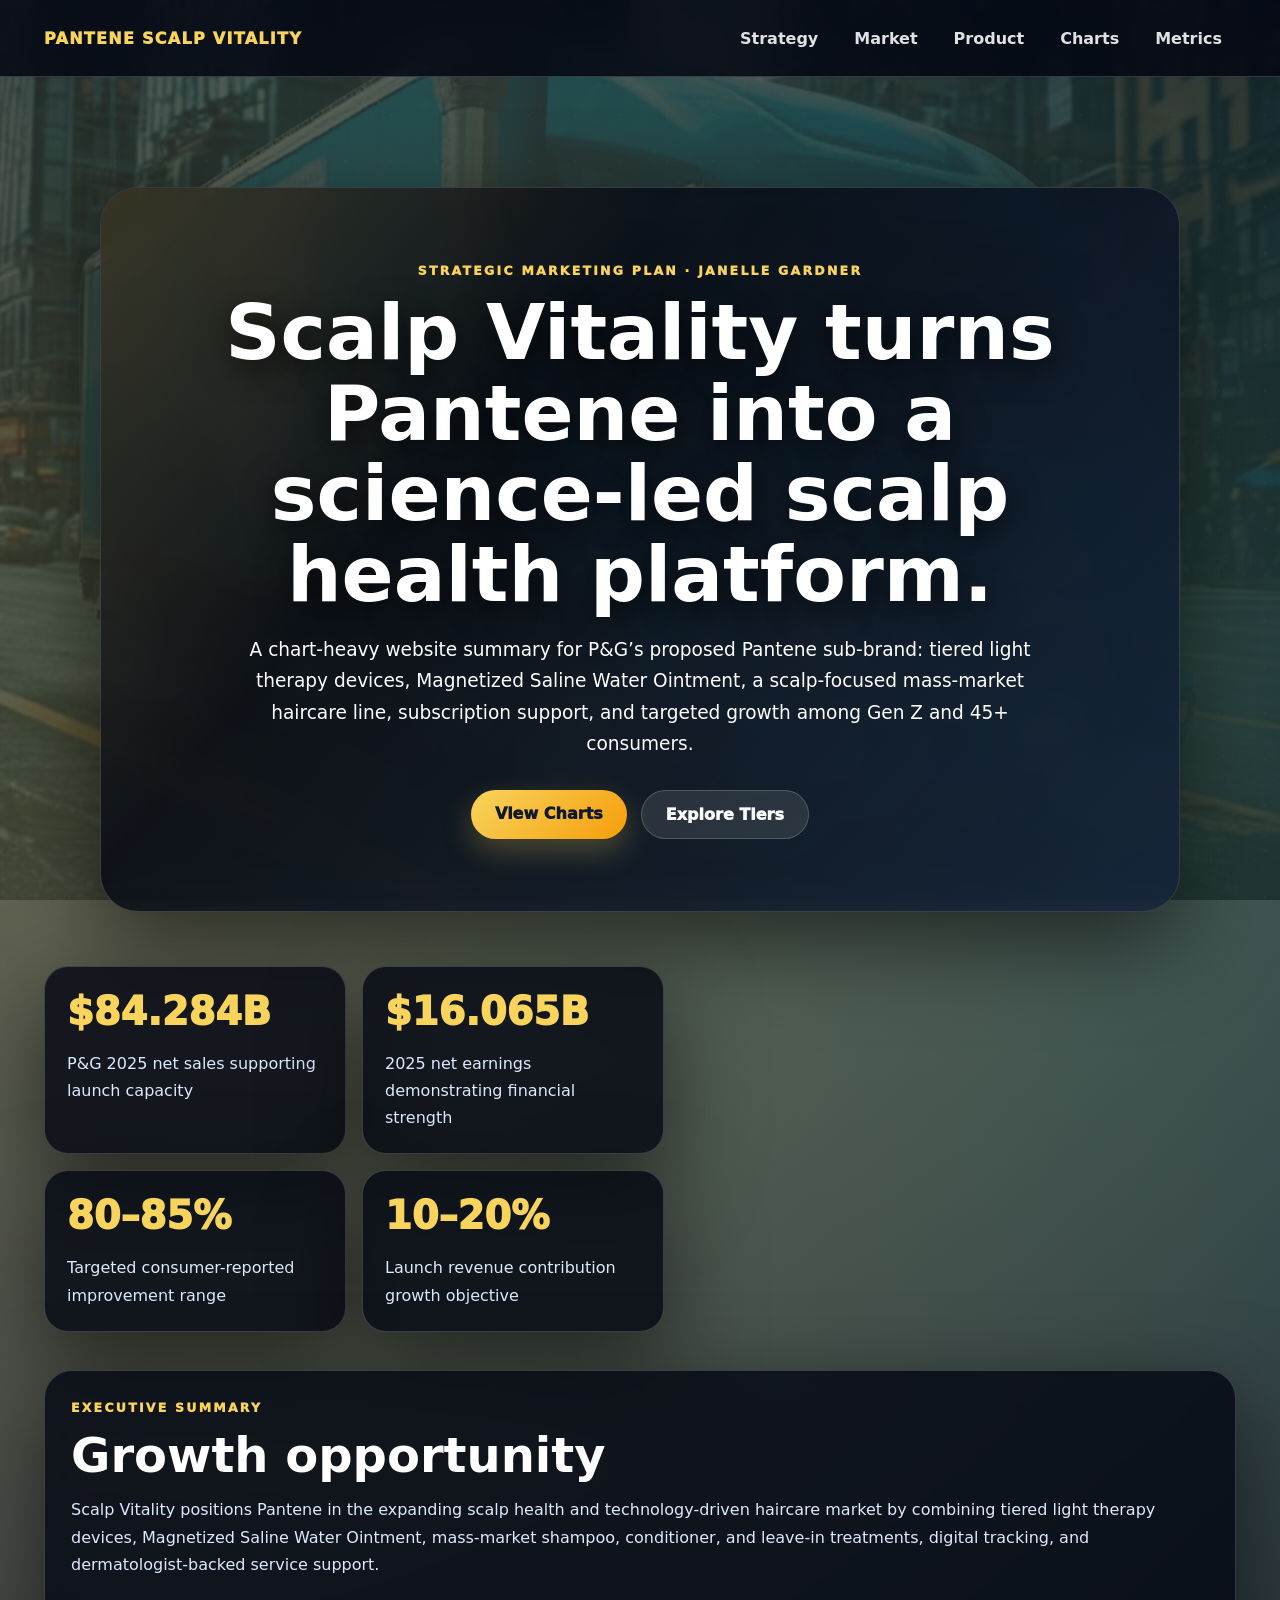
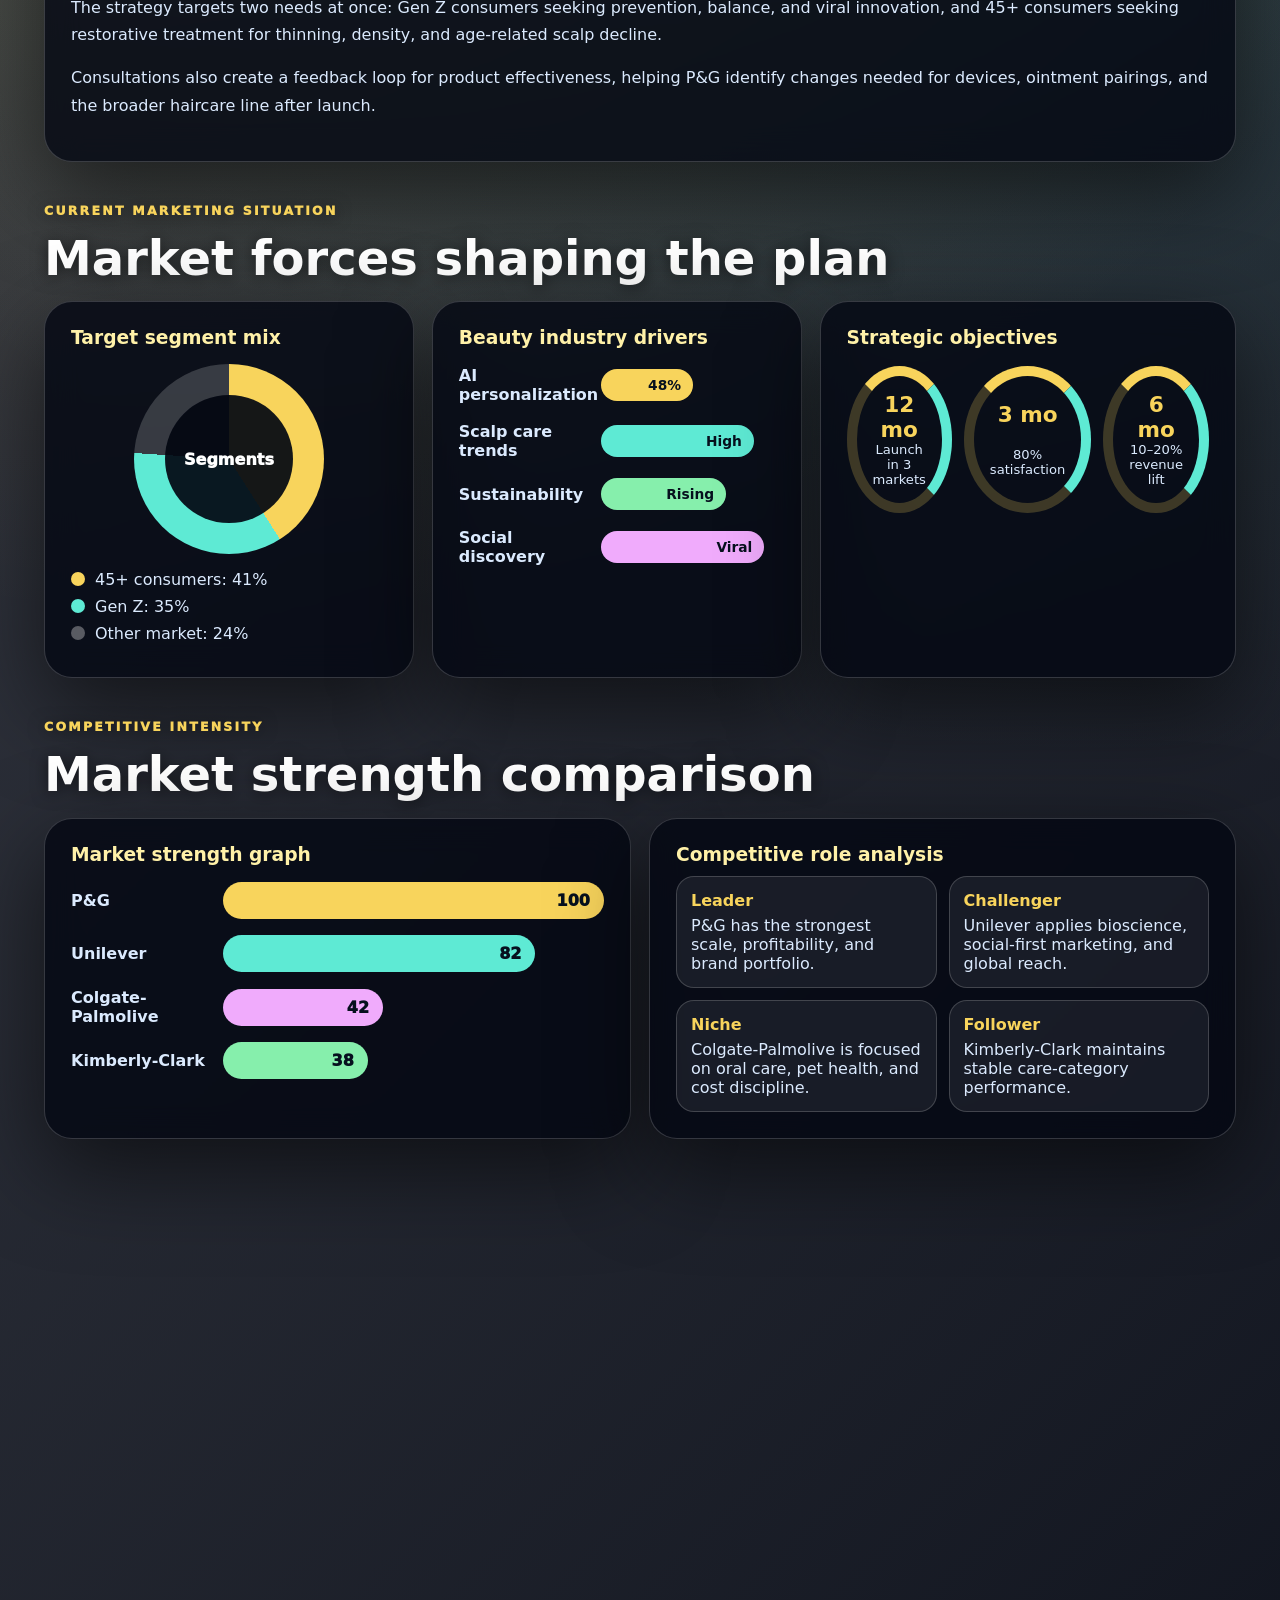
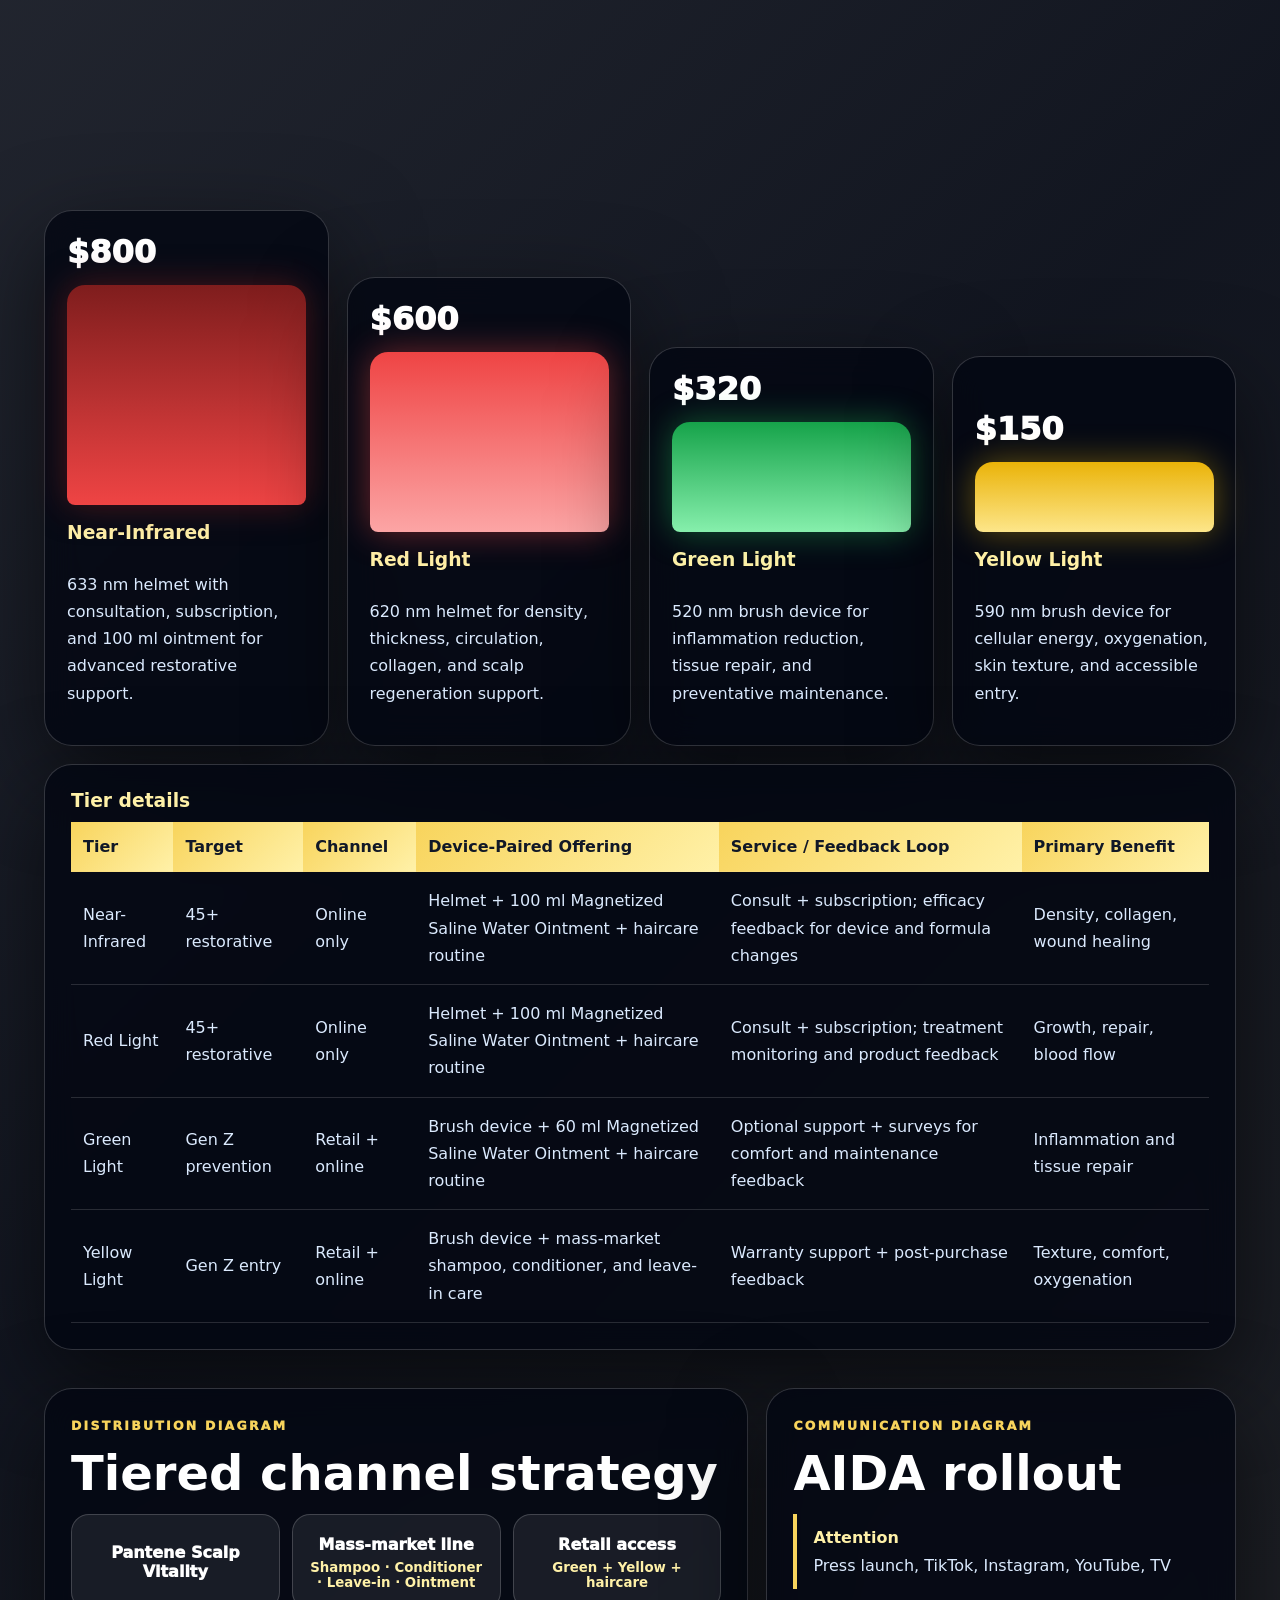
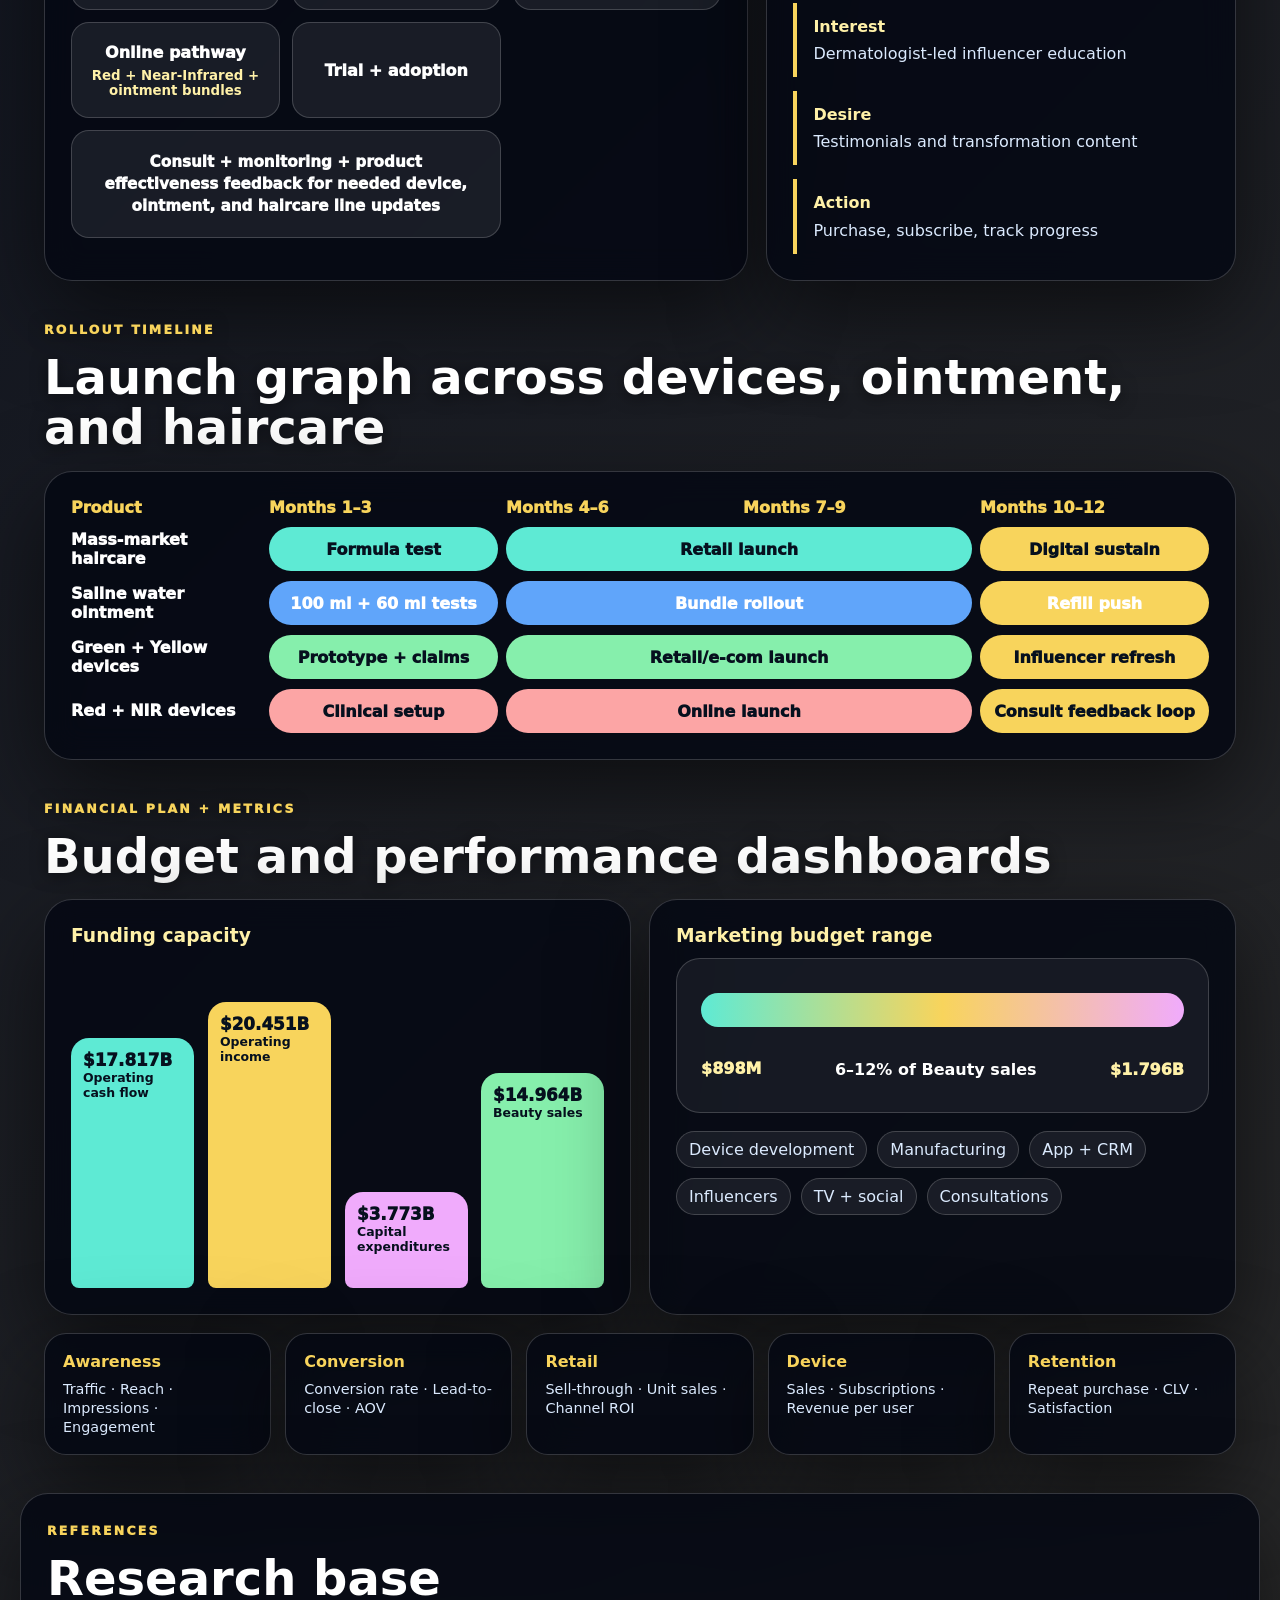
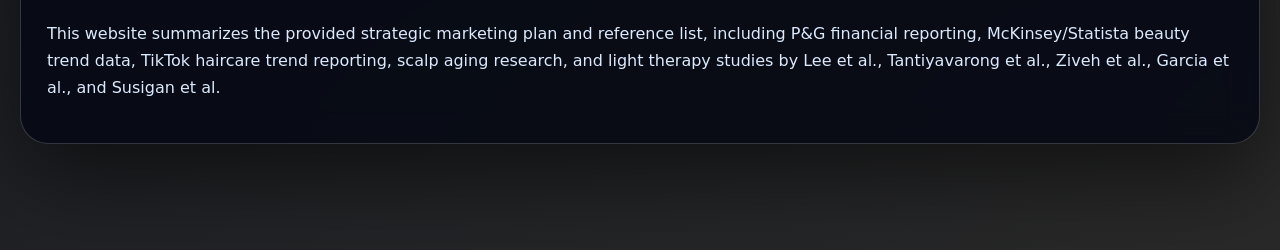
==== commit 116e5392: "Remove launch model above SWOT" ====
--- a/index.html
+++ b/index.html
@@ -41,15 +41,6 @@
         <article><span>80–85%</span><p>Targeted consumer-reported improvement range</p></article>
         <article><span>10–20%</span><p>Launch revenue contribution growth objective</p></article>
       </div>
-      <aside class="panel reveal launch-model">
-        <p class="eyebrow">Launch Model</p>
-        <div class="funnel" aria-label="Scalp Vitality launch model funnel">
-          <div class="funnel-step awareness">Awareness: scalp-first science</div>
-          <div class="funnel-step trial">Trial: retail + e-commerce access</div>
-          <div class="funnel-step subscription">Retention: app + consultations</div>
-          <div class="funnel-step revenue">Growth: devices + repeat care</div>
-        </div>
-      </aside>
     </section>
 
     <section class="section" id="strategy">
@@ -120,15 +111,6 @@
           </div>
         </article>
       </div>
-      <aside class="panel reveal launch-model">
-        <p class="eyebrow">Launch Model</p>
-        <div class="funnel" aria-label="Scalp Vitality launch model funnel">
-          <div class="funnel-step awareness">Awareness: scalp-first science</div>
-          <div class="funnel-step trial">Trial: retail + e-commerce access</div>
-          <div class="funnel-step subscription">Retention: app + consultations</div>
-          <div class="funnel-step revenue">Growth: devices + repeat care</div>
-        </div>
-      </aside>
     </section>
 
     <section class="section" id="charts">
--- a/styles.css
+++ b/styles.css
@@ -104,10 +104,9 @@
 .panel, .references { border-radius: 28px; padding: 26px; transition: transform 0.3s ease, border-color 0.3s ease, background 0.3s ease; }
 .panel:hover, .tier:hover, .swot:hover, .metric-board article:hover { transform: translateY(-7px); border-color: rgba(248, 212, 92, 0.52); background: var(--panel-strong); }
 
-.launch-overview { display: grid; grid-template-columns: minmax(360px, .85fr) minmax(320px, 1fr); gap: 18px; align-items: stretch; }
+.launch-overview { display: grid; grid-template-columns: minmax(320px, 620px); gap: 18px; align-items: stretch; }
 .stats-band { display: grid; grid-template-columns: repeat(2, 1fr); gap: 16px; }
 .stats-band article { border-radius: 24px; padding: 22px; min-height: 140px; }
-.launch-model { min-height: 100%; }
 .stats-band span { display: block; color: var(--gold); font-size: clamp(1.7rem, 3vw, 2.45rem); font-weight: 950; }
 .stats-band p { margin-bottom: 0; }
 
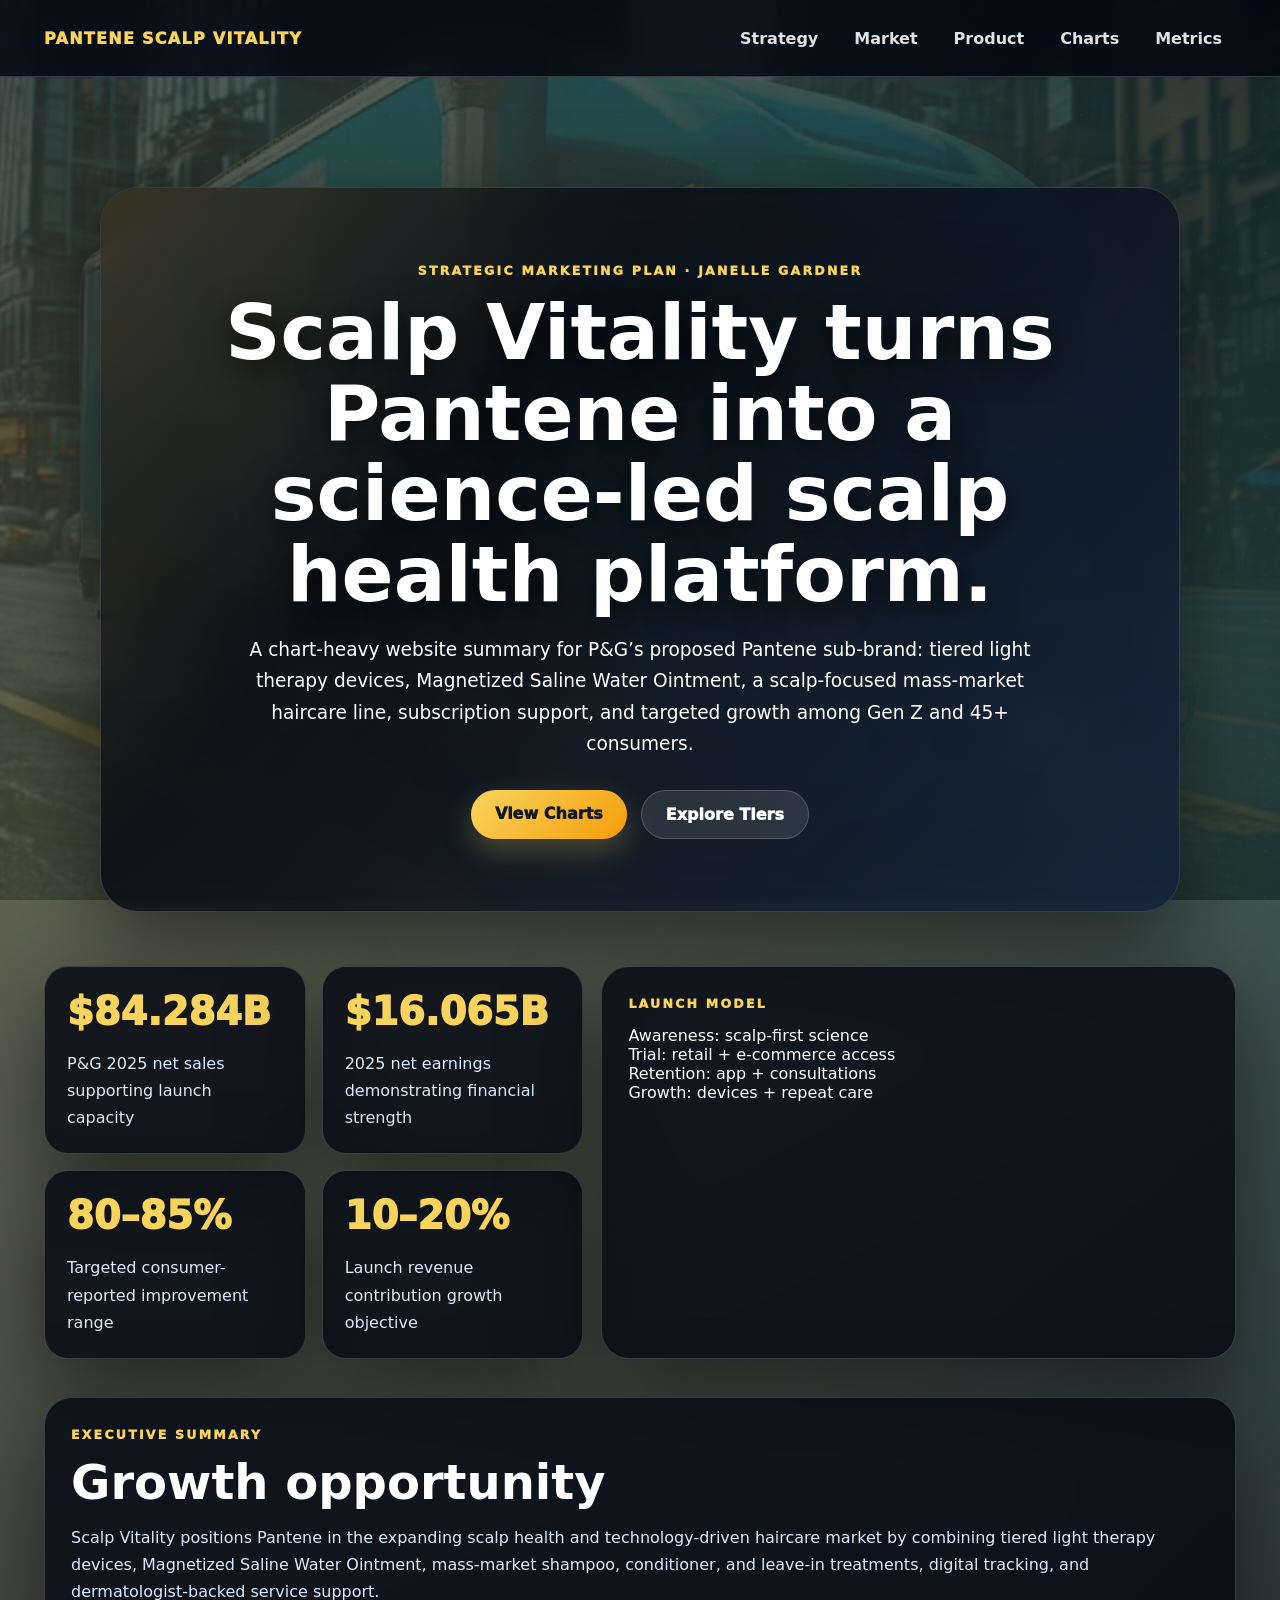
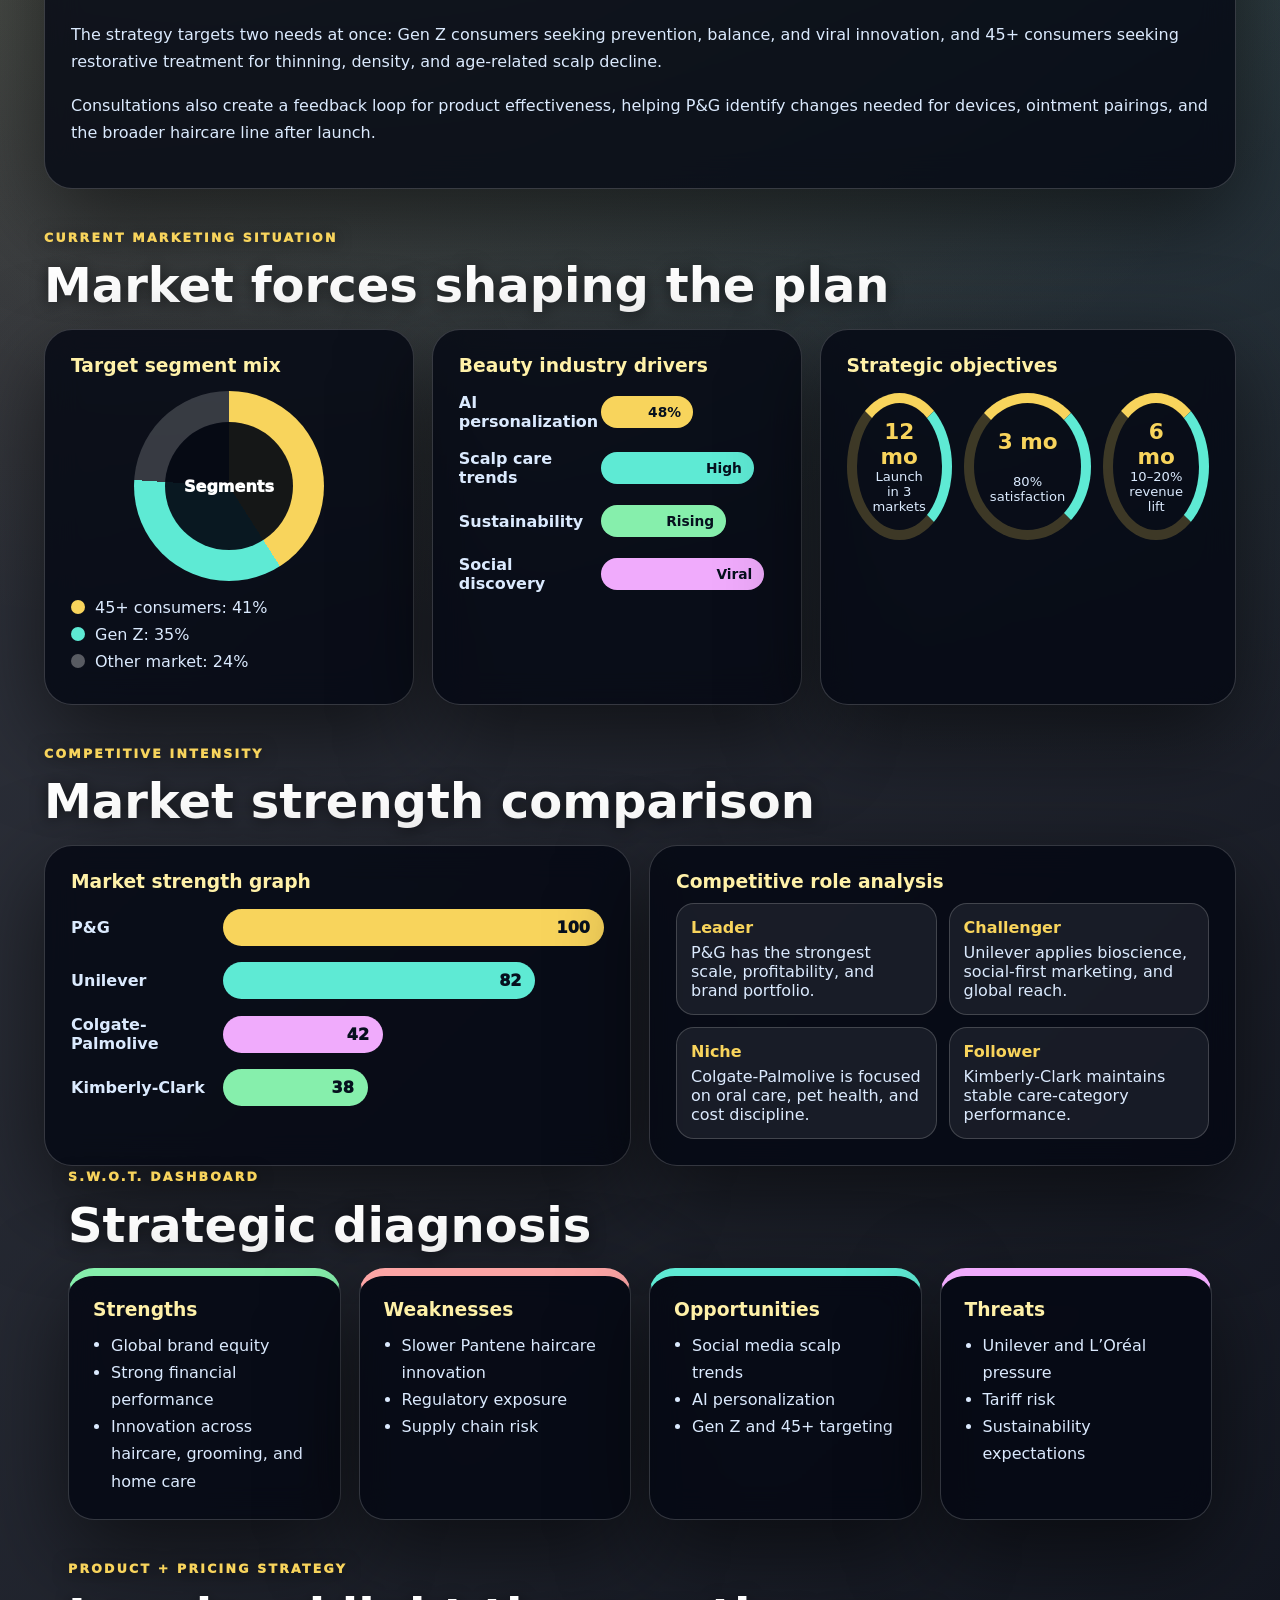
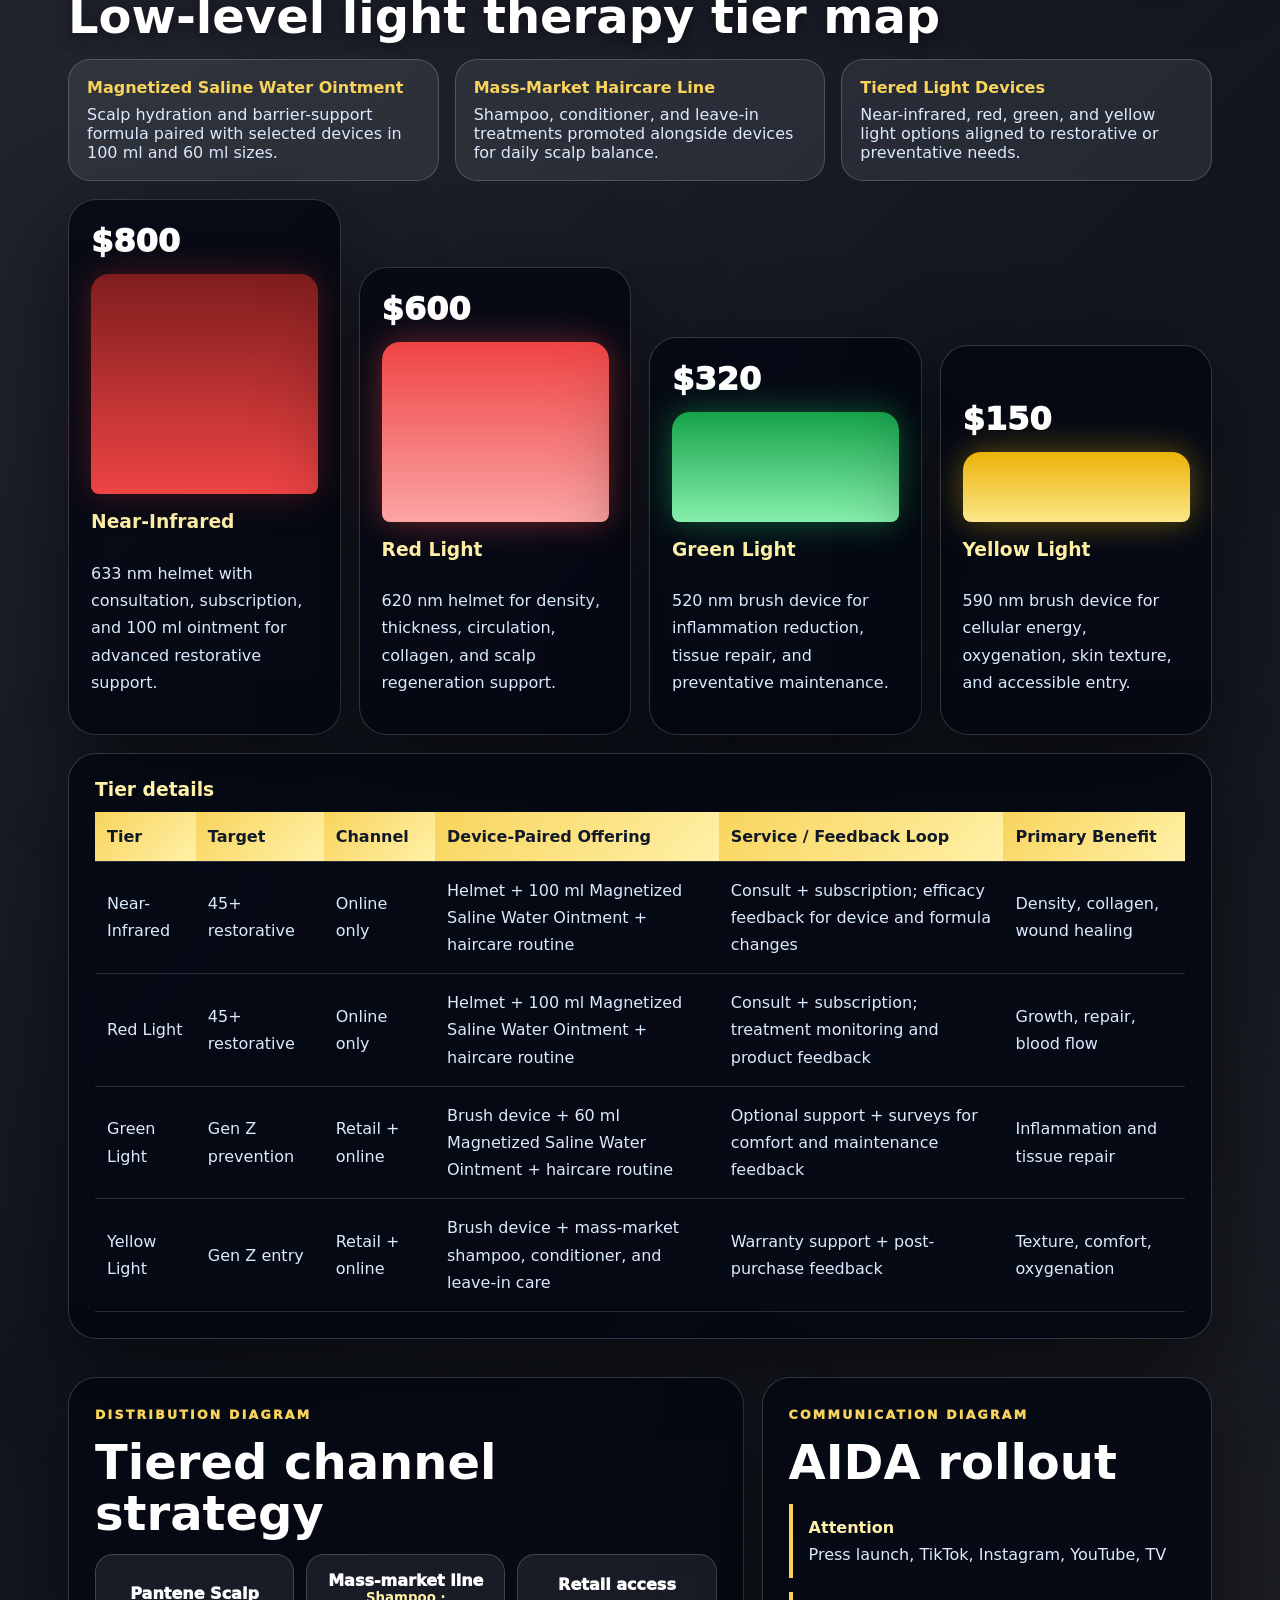
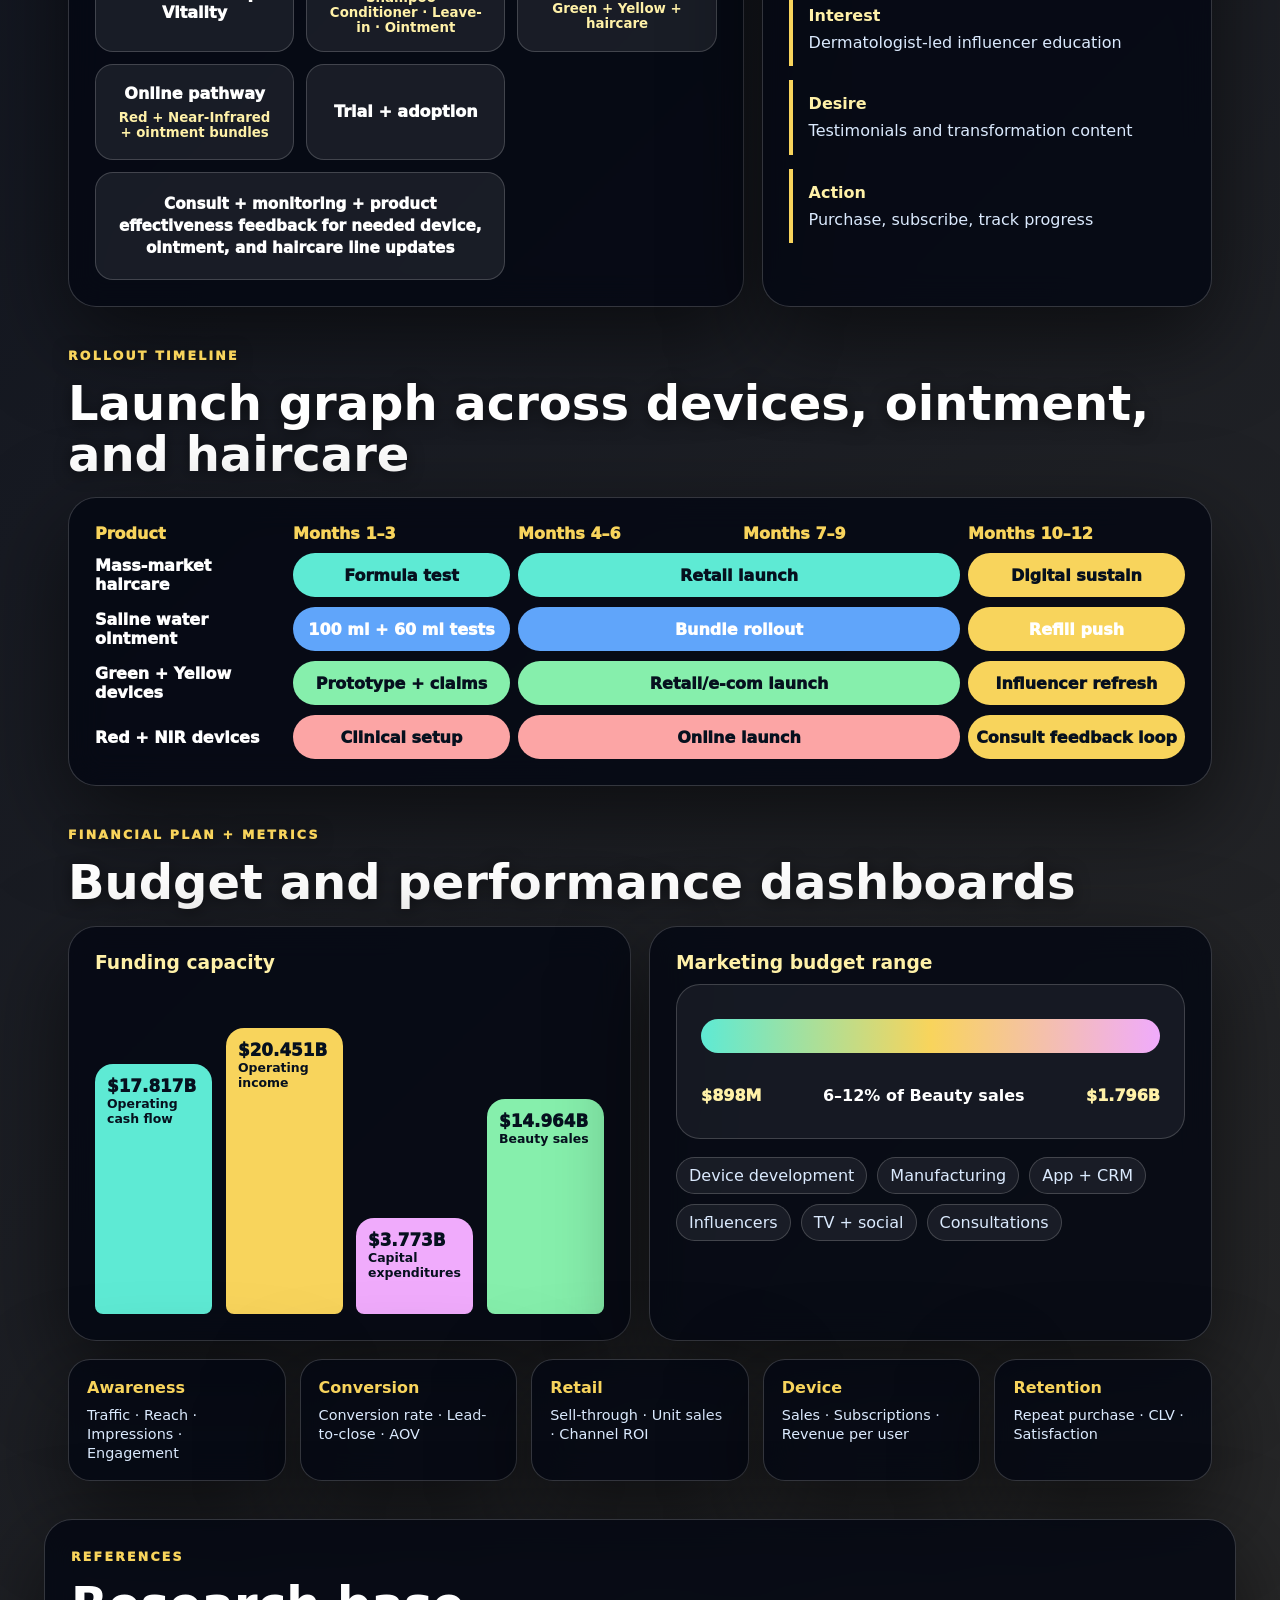
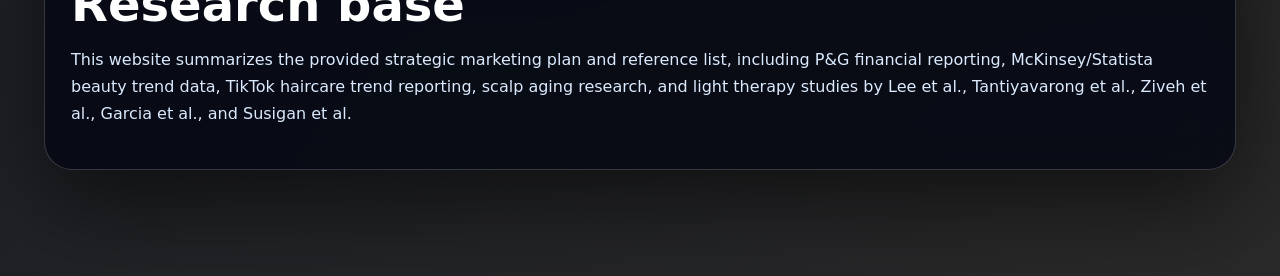
==== commit 1afec7f3: "Merge branch 'main' into codex/create-html-structure-and-add-competitive-analysis" ====
--- a/index.html
+++ b/index.html
@@ -41,6 +41,15 @@
         <article><span>80–85%</span><p>Targeted consumer-reported improvement range</p></article>
         <article><span>10–20%</span><p>Launch revenue contribution growth objective</p></article>
       </div>
+      <aside class="panel reveal launch-model">
+        <p class="eyebrow">Launch Model</p>
+        <div class="funnel" aria-label="Scalp Vitality launch model funnel">
+          <div class="funnel-step awareness">Awareness: scalp-first science</div>
+          <div class="funnel-step trial">Trial: retail + e-commerce access</div>
+          <div class="funnel-step subscription">Retention: app + consultations</div>
+          <div class="funnel-step revenue">Growth: devices + repeat care</div>
+        </div>
+      </aside>
     </section>
 
     <section class="section" id="strategy">
@@ -111,7 +120,6 @@
           </div>
         </article>
       </div>
-    </section>
 
     <section class="section" id="charts">
       <div class="section-heading reveal">
--- a/styles.css
+++ b/styles.css
@@ -104,9 +104,10 @@
 .panel, .references { border-radius: 28px; padding: 26px; transition: transform 0.3s ease, border-color 0.3s ease, background 0.3s ease; }
 .panel:hover, .tier:hover, .swot:hover, .metric-board article:hover { transform: translateY(-7px); border-color: rgba(248, 212, 92, 0.52); background: var(--panel-strong); }
 
-.launch-overview { display: grid; grid-template-columns: minmax(320px, 620px); gap: 18px; align-items: stretch; }
+.launch-overview { display: grid; grid-template-columns: minmax(360px, .85fr) minmax(320px, 1fr); gap: 18px; align-items: stretch; }
 .stats-band { display: grid; grid-template-columns: repeat(2, 1fr); gap: 16px; }
 .stats-band article { border-radius: 24px; padding: 22px; min-height: 140px; }
+.launch-model { min-height: 100%; }
 .stats-band span { display: block; color: var(--gold); font-size: clamp(1.7rem, 3vw, 2.45rem); font-weight: 950; }
 .stats-band p { margin-bottom: 0; }
 
@@ -133,13 +134,6 @@
 .goal-rings div { min-height: 142px; border: 10px solid rgba(248,212,92,.22); border-top-color: var(--gold); border-right-color: var(--cyan); border-radius: 50%; display: grid; place-items: center; padding: 16px; text-align: center; }
 .goal-rings strong { display: block; color: var(--gold); font-size: 1.35rem; }
 .goal-rings span { color: var(--soft); font-size: .82rem; }
-
-.funnel { display: grid; justify-items: center; align-content: center; gap: 10px; min-height: 270px; margin-top: 16px; }
-.funnel-step { min-height: 52px; display: grid; place-items: center; color: #07111f; font-weight: 950; border-radius: 14px; padding: 12px; text-align: center; }
-.awareness { width: 100%; background: var(--gold); }
-.trial { width: 84%; background: var(--cyan); }
-.subscription { width: 68%; background: var(--blue); color: white; }
-.revenue { width: 52%; background: var(--pink); }
 
 .swot-grid { display: grid; grid-template-columns: repeat(4, 1fr); gap: 18px; }
 .swot { border-radius: 26px; padding: 24px; border-top: 8px solid var(--gold); transition: .3s ease; }
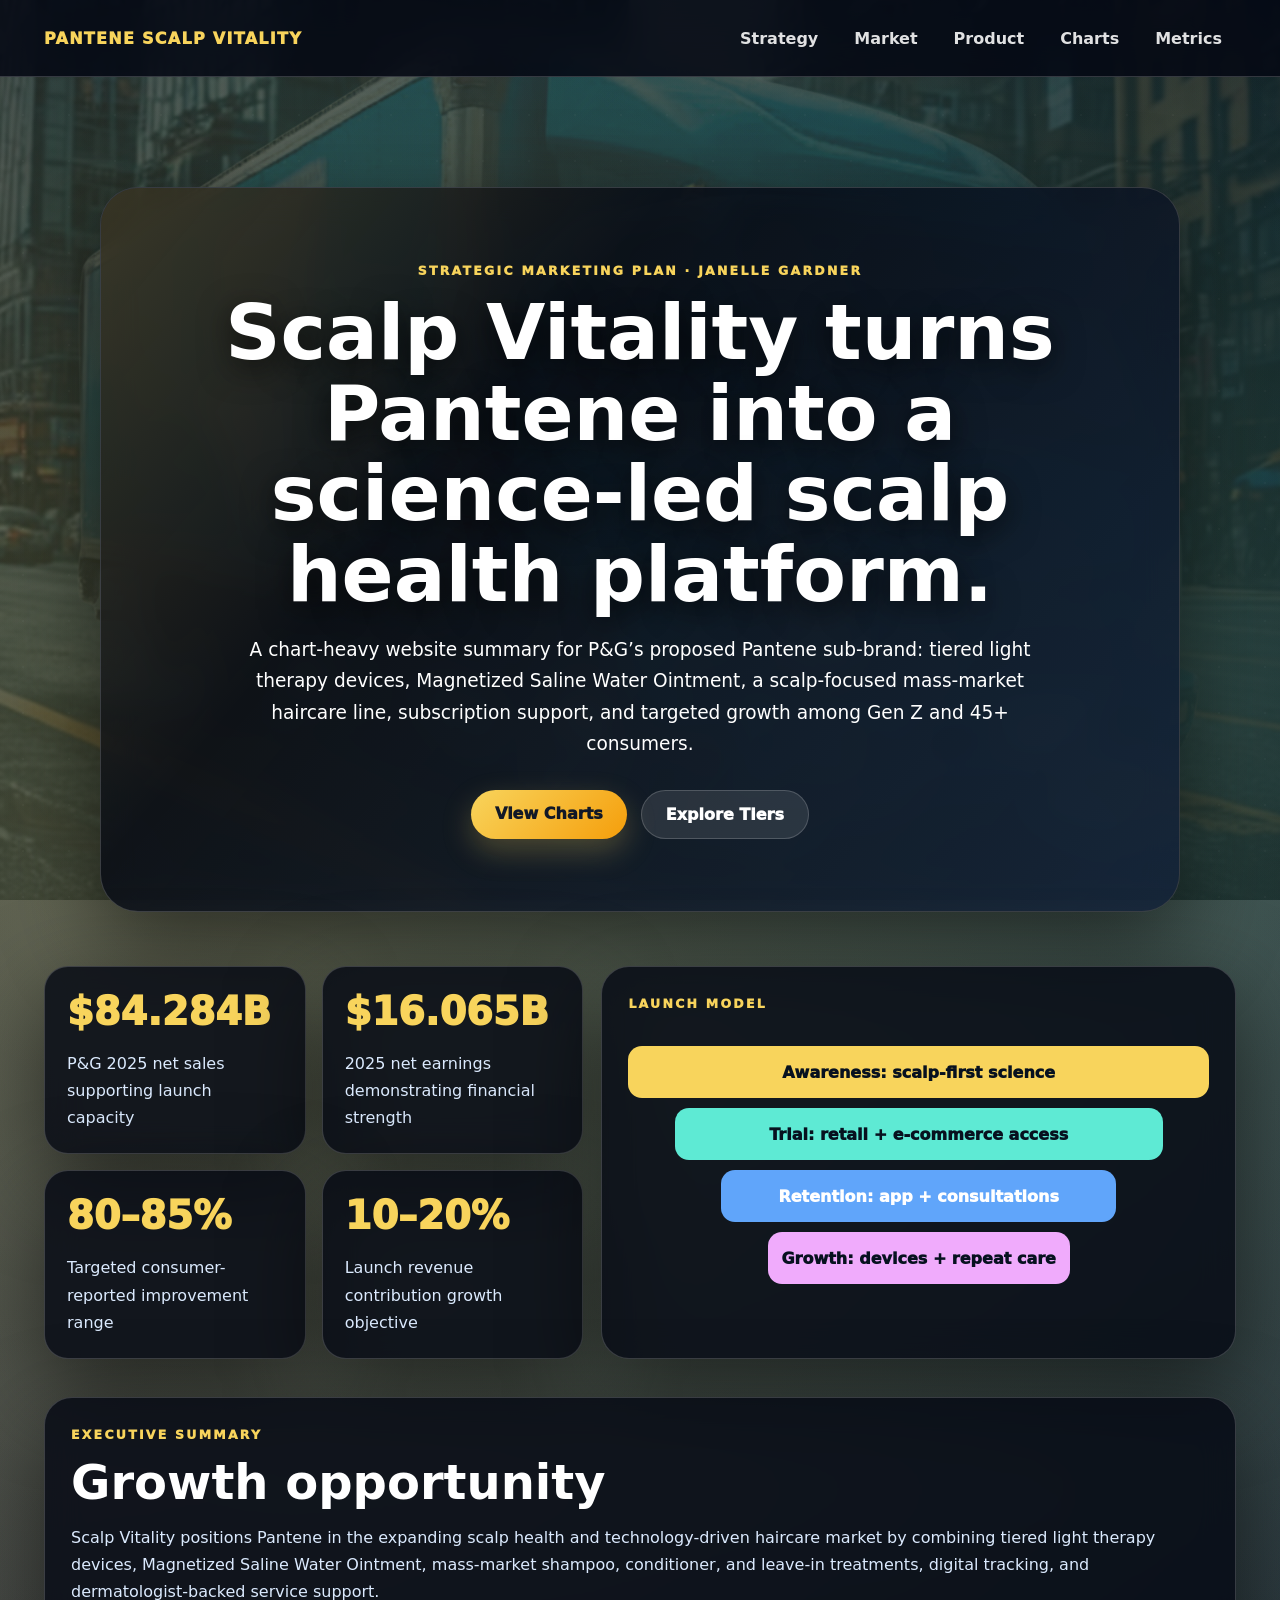
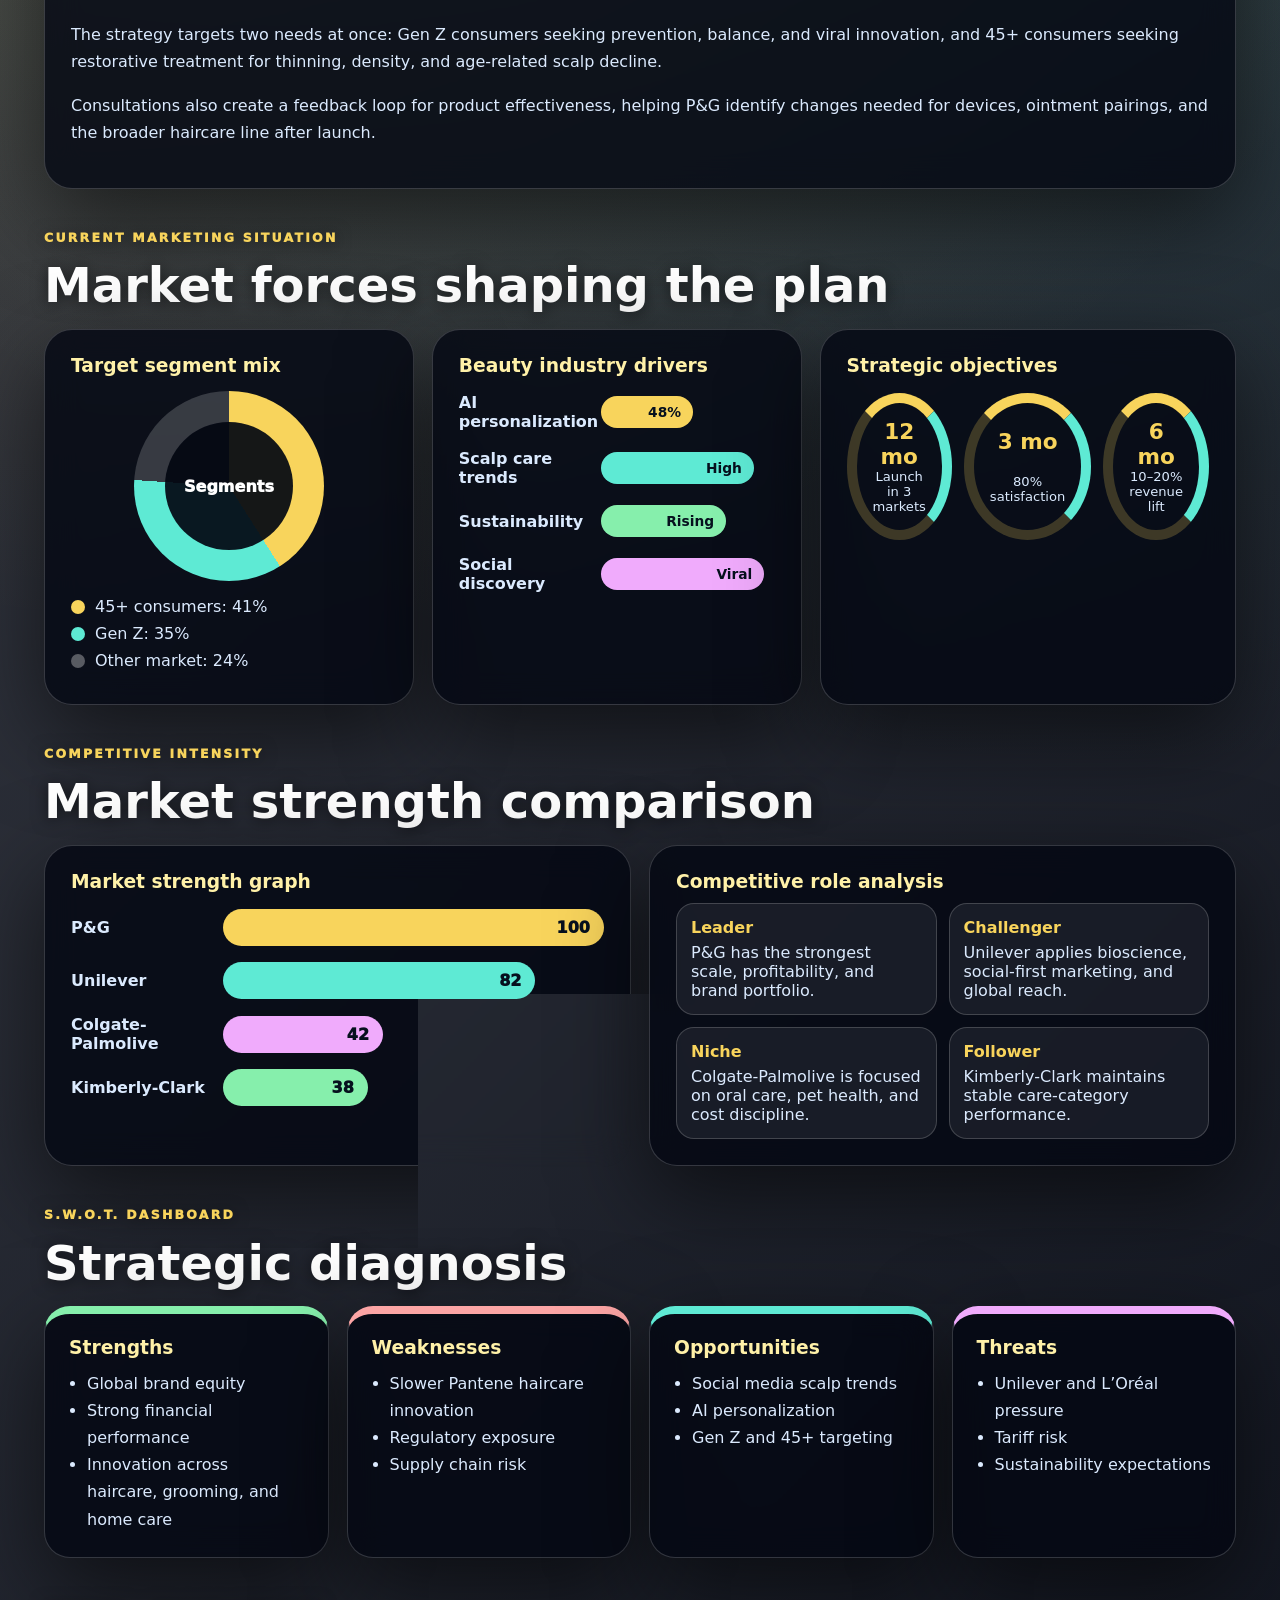
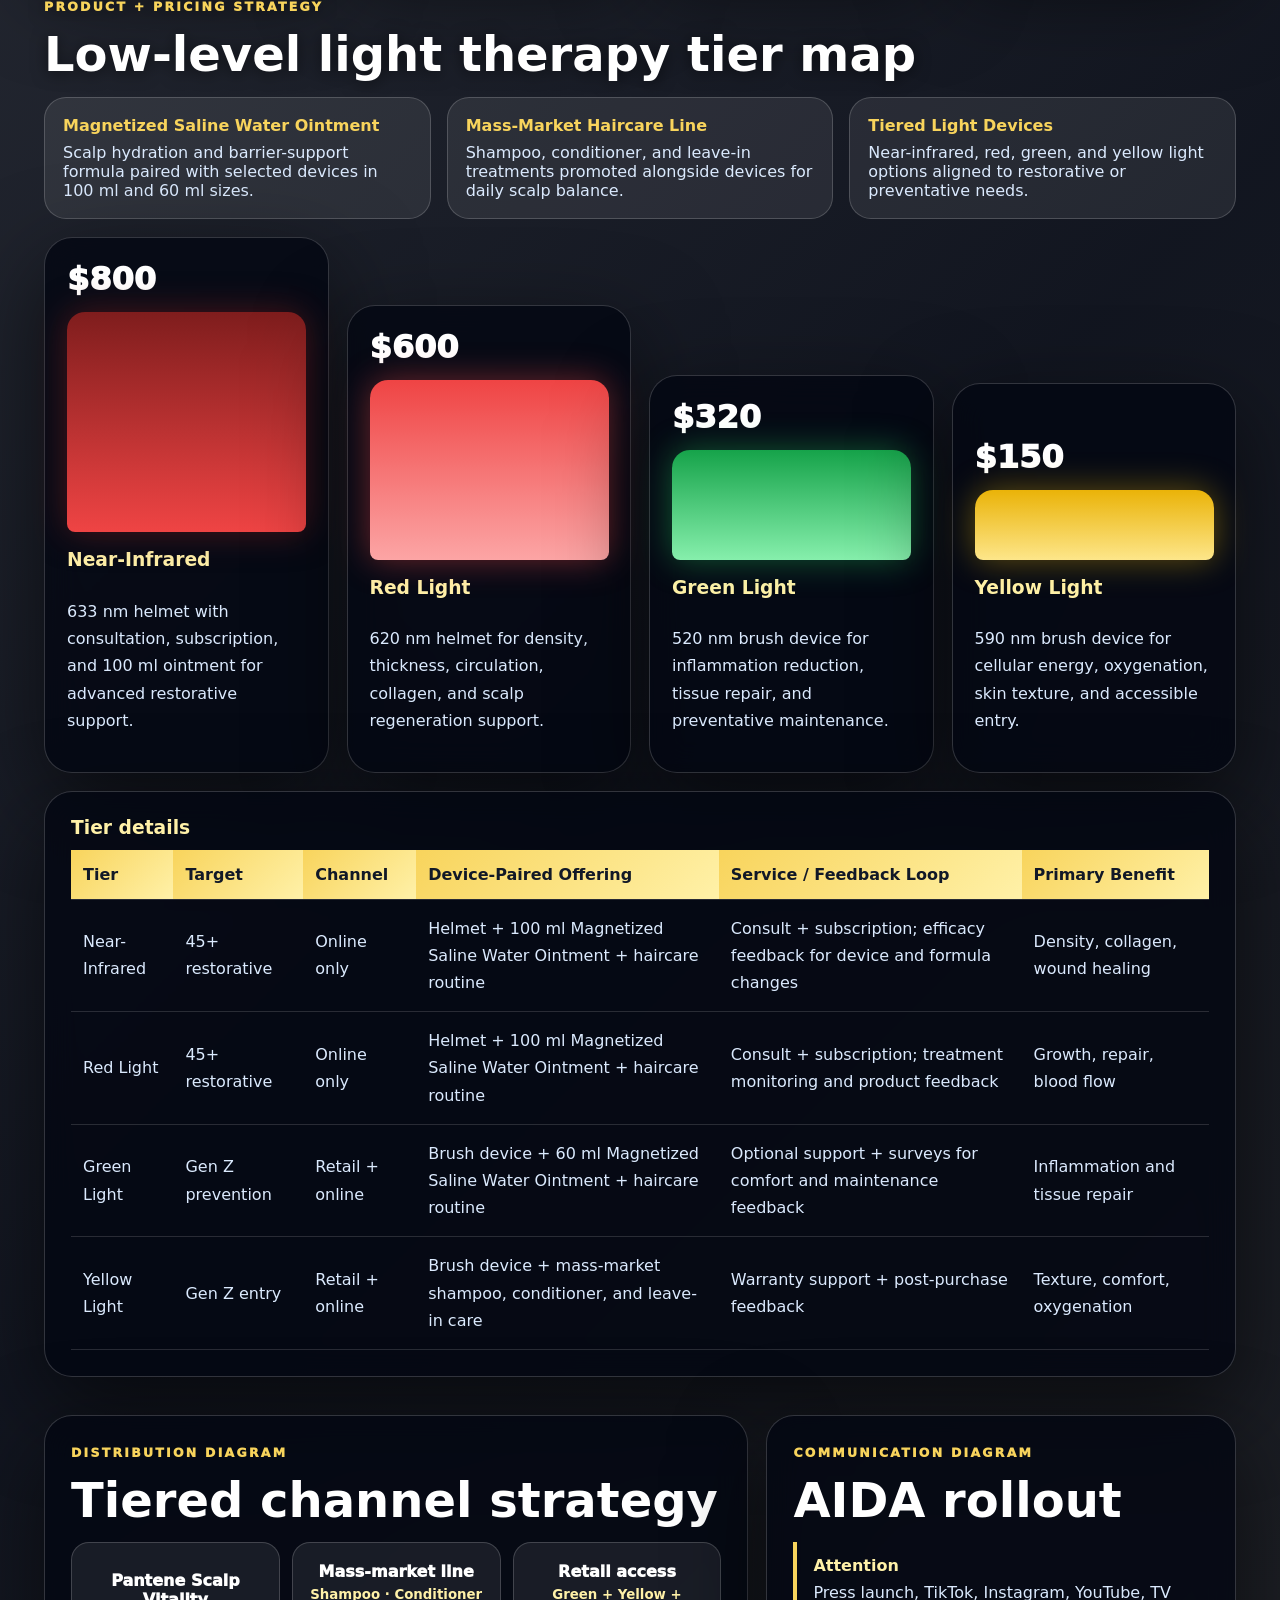
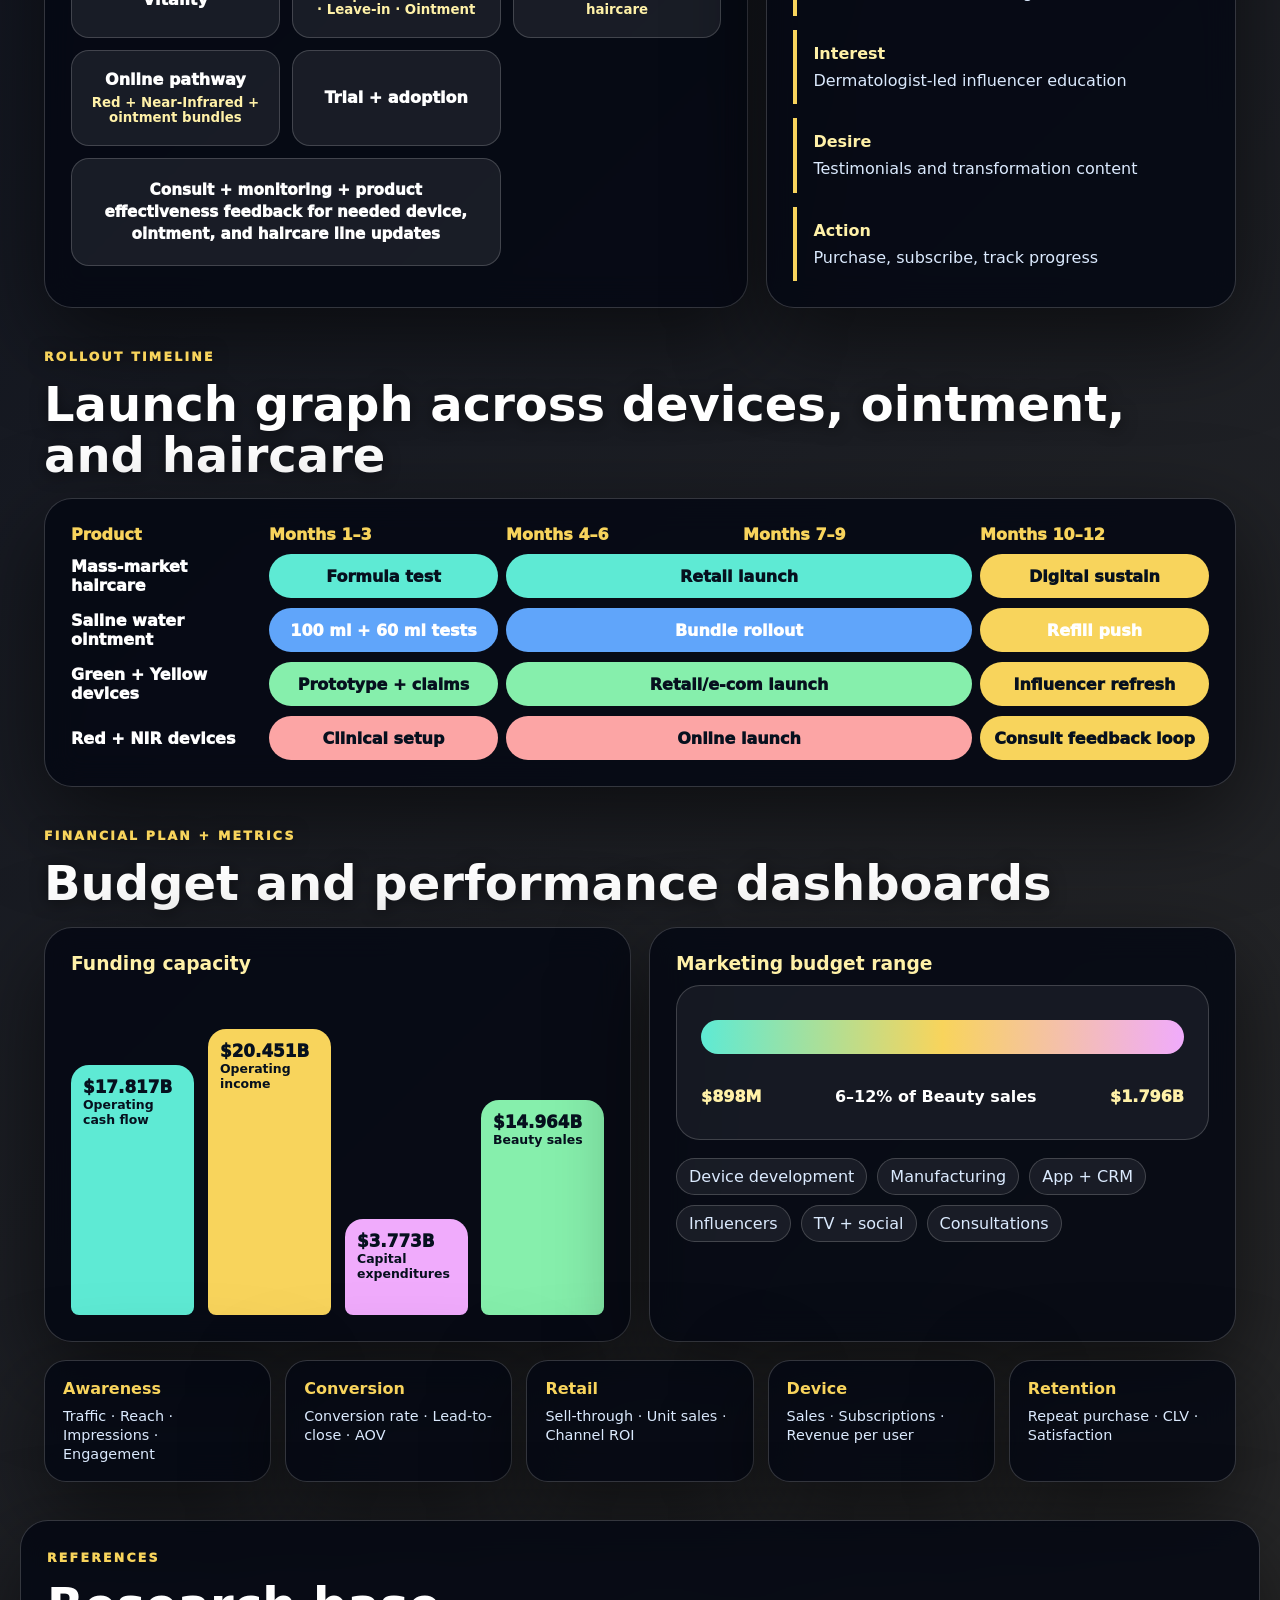
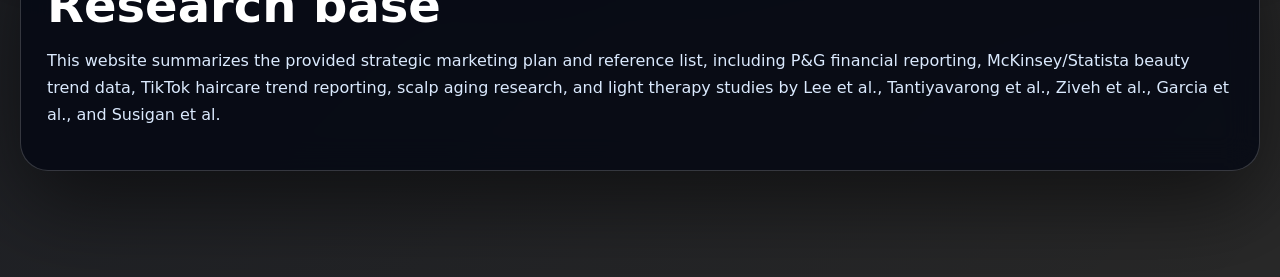
==== commit fbf98ad4: "Restore launch model panel" ====
--- a/index.html
+++ b/index.html
@@ -120,6 +120,7 @@
           </div>
         </article>
       </div>
+    </section>
 
     <section class="section" id="charts">
       <div class="section-heading reveal">
--- a/styles.css
+++ b/styles.css
@@ -134,6 +134,13 @@
 .goal-rings div { min-height: 142px; border: 10px solid rgba(248,212,92,.22); border-top-color: var(--gold); border-right-color: var(--cyan); border-radius: 50%; display: grid; place-items: center; padding: 16px; text-align: center; }
 .goal-rings strong { display: block; color: var(--gold); font-size: 1.35rem; }
 .goal-rings span { color: var(--soft); font-size: .82rem; }
+
+.funnel { display: grid; justify-items: center; align-content: center; gap: 10px; min-height: 270px; margin-top: 16px; }
+.funnel-step { min-height: 52px; display: grid; place-items: center; color: #07111f; font-weight: 950; border-radius: 14px; padding: 12px; text-align: center; }
+.awareness { width: 100%; background: var(--gold); }
+.trial { width: 84%; background: var(--cyan); }
+.subscription { width: 68%; background: var(--blue); color: white; }
+.revenue { width: 52%; background: var(--pink); }
 
 .swot-grid { display: grid; grid-template-columns: repeat(4, 1fr); gap: 18px; }
 .swot { border-radius: 26px; padding: 24px; border-top: 8px solid var(--gold); transition: .3s ease; }
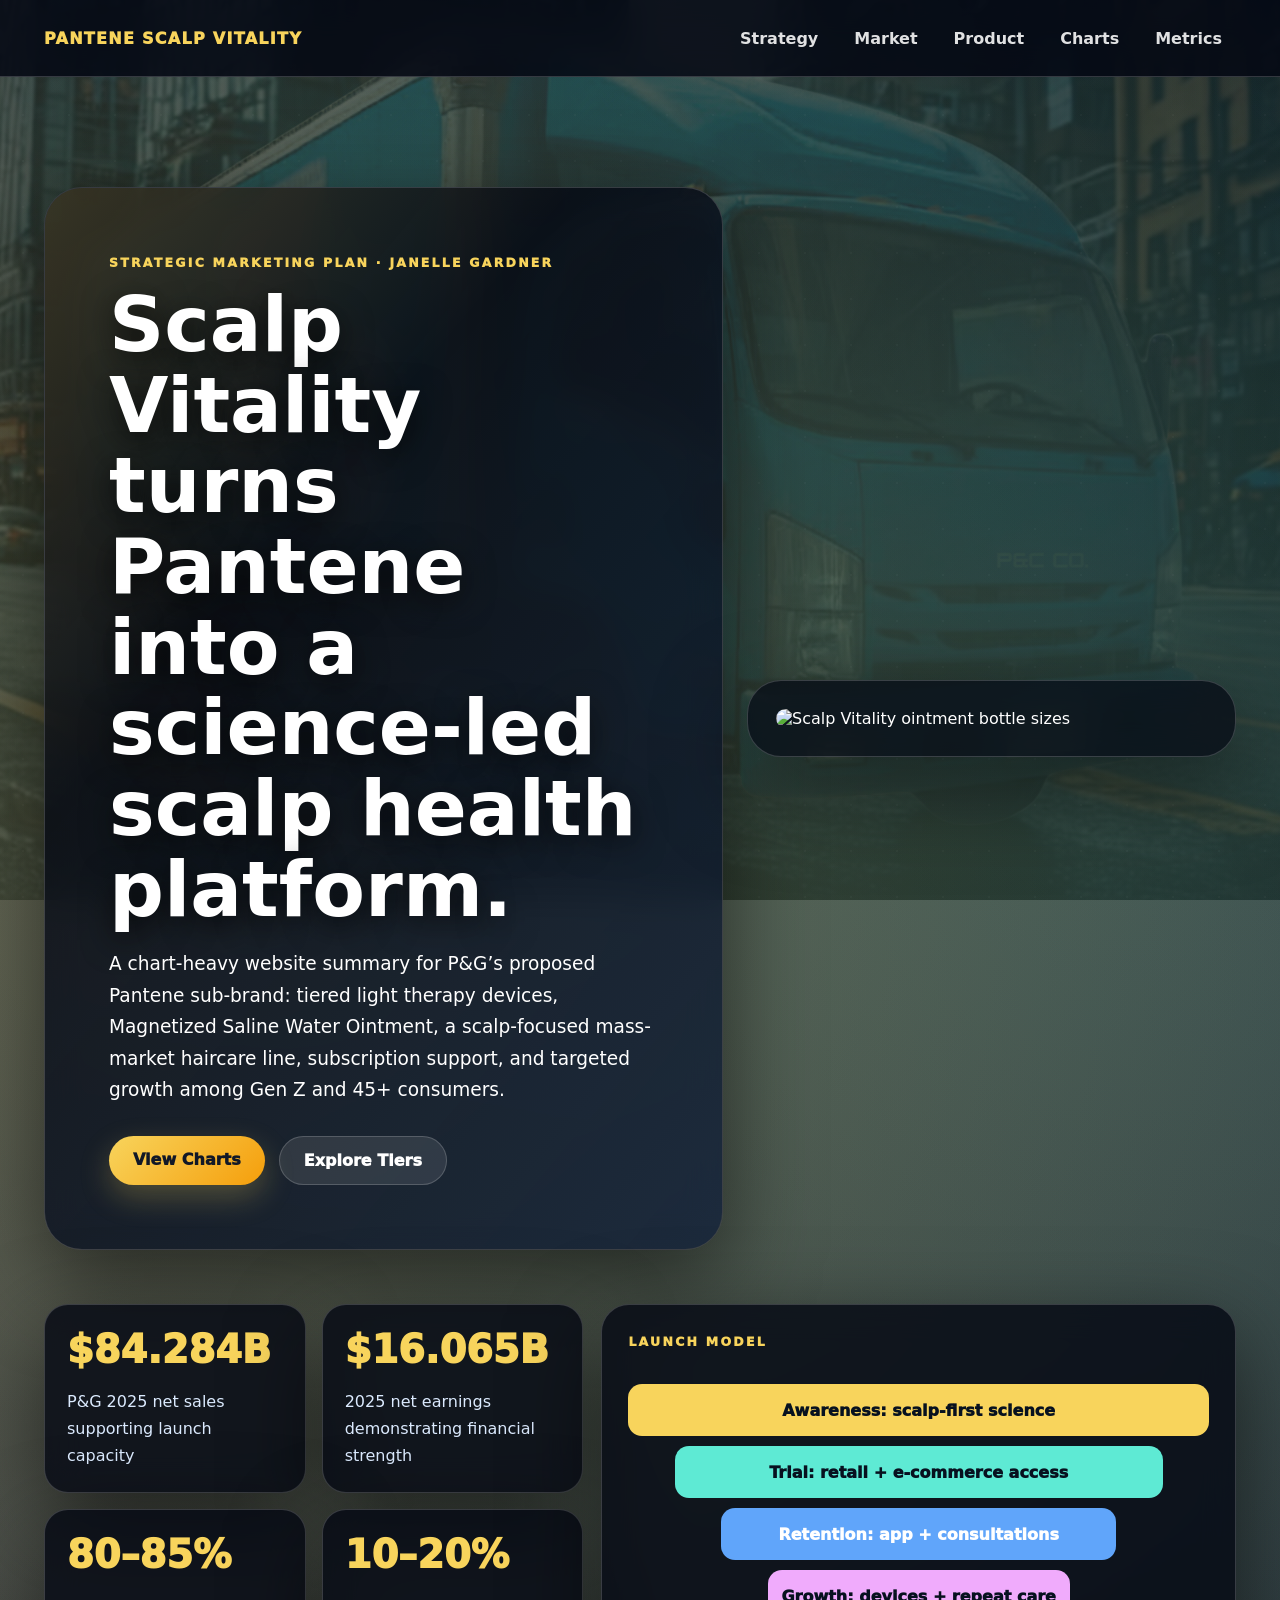
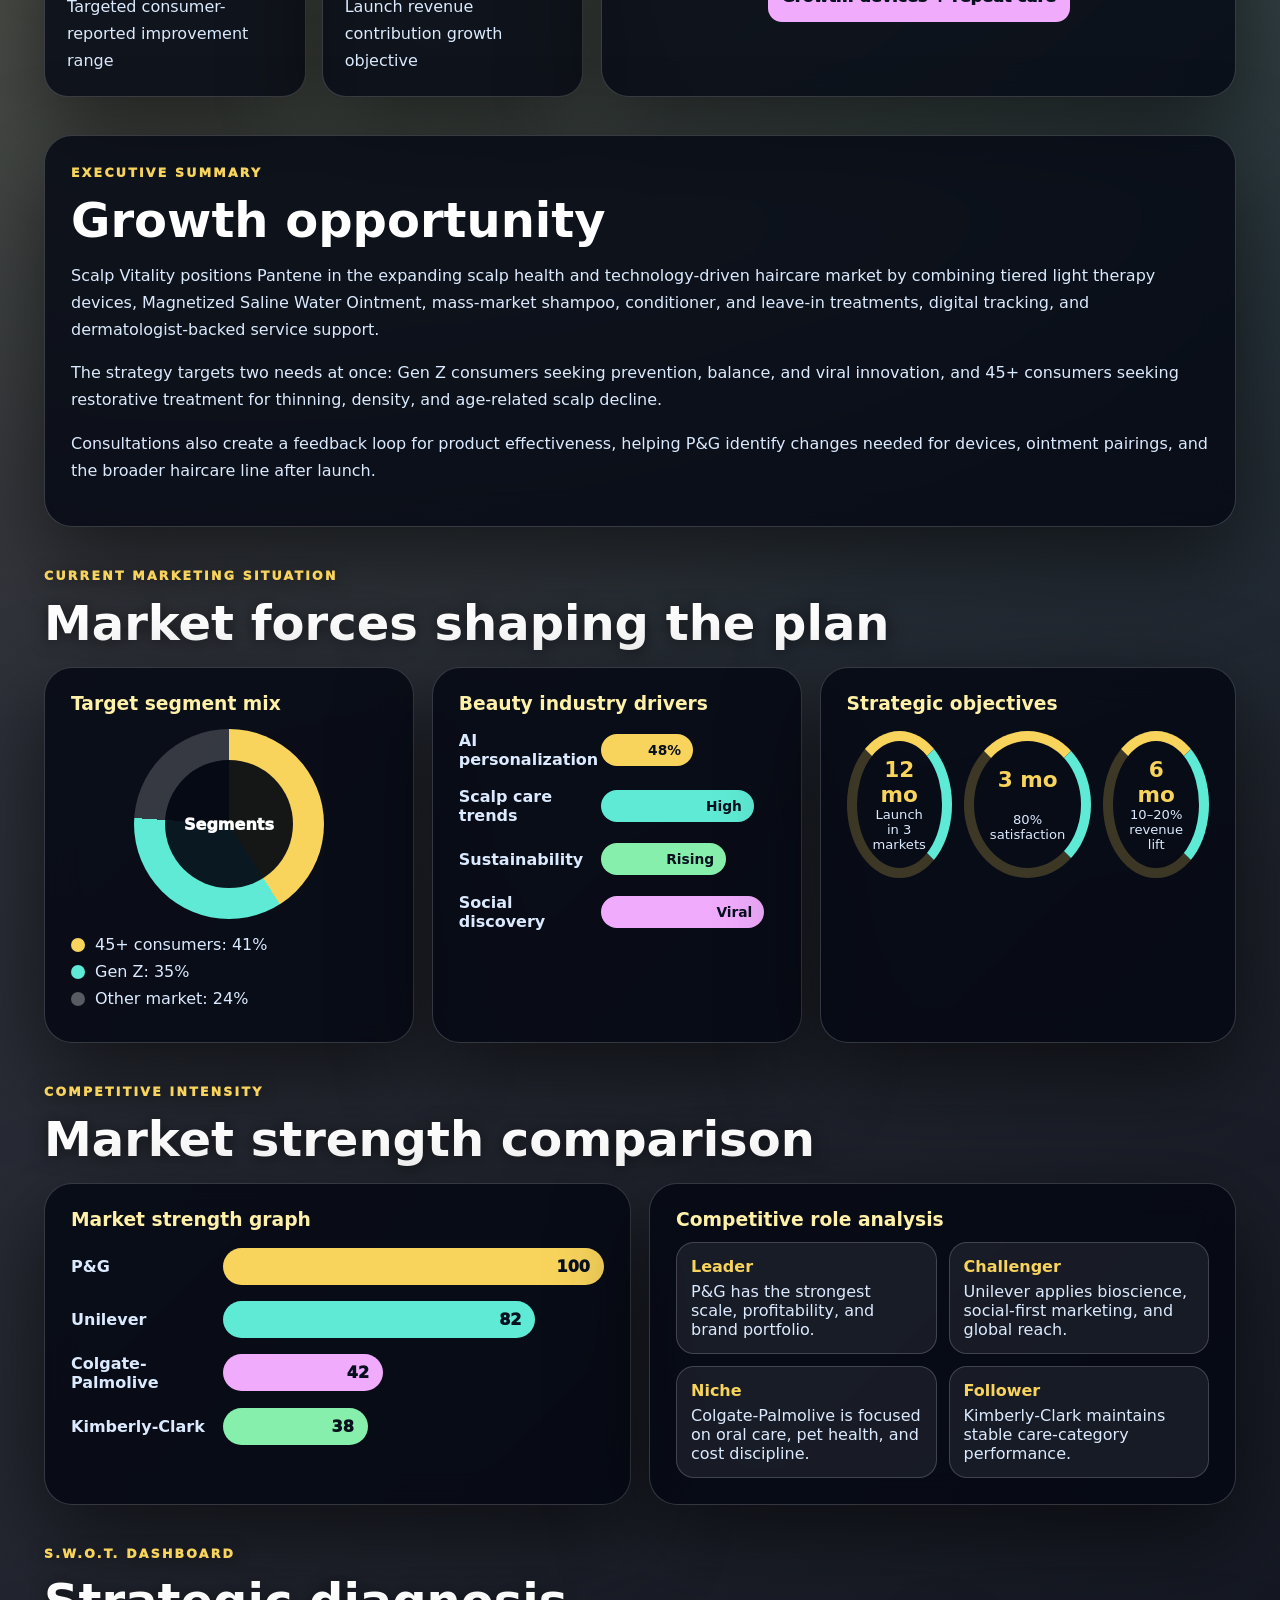
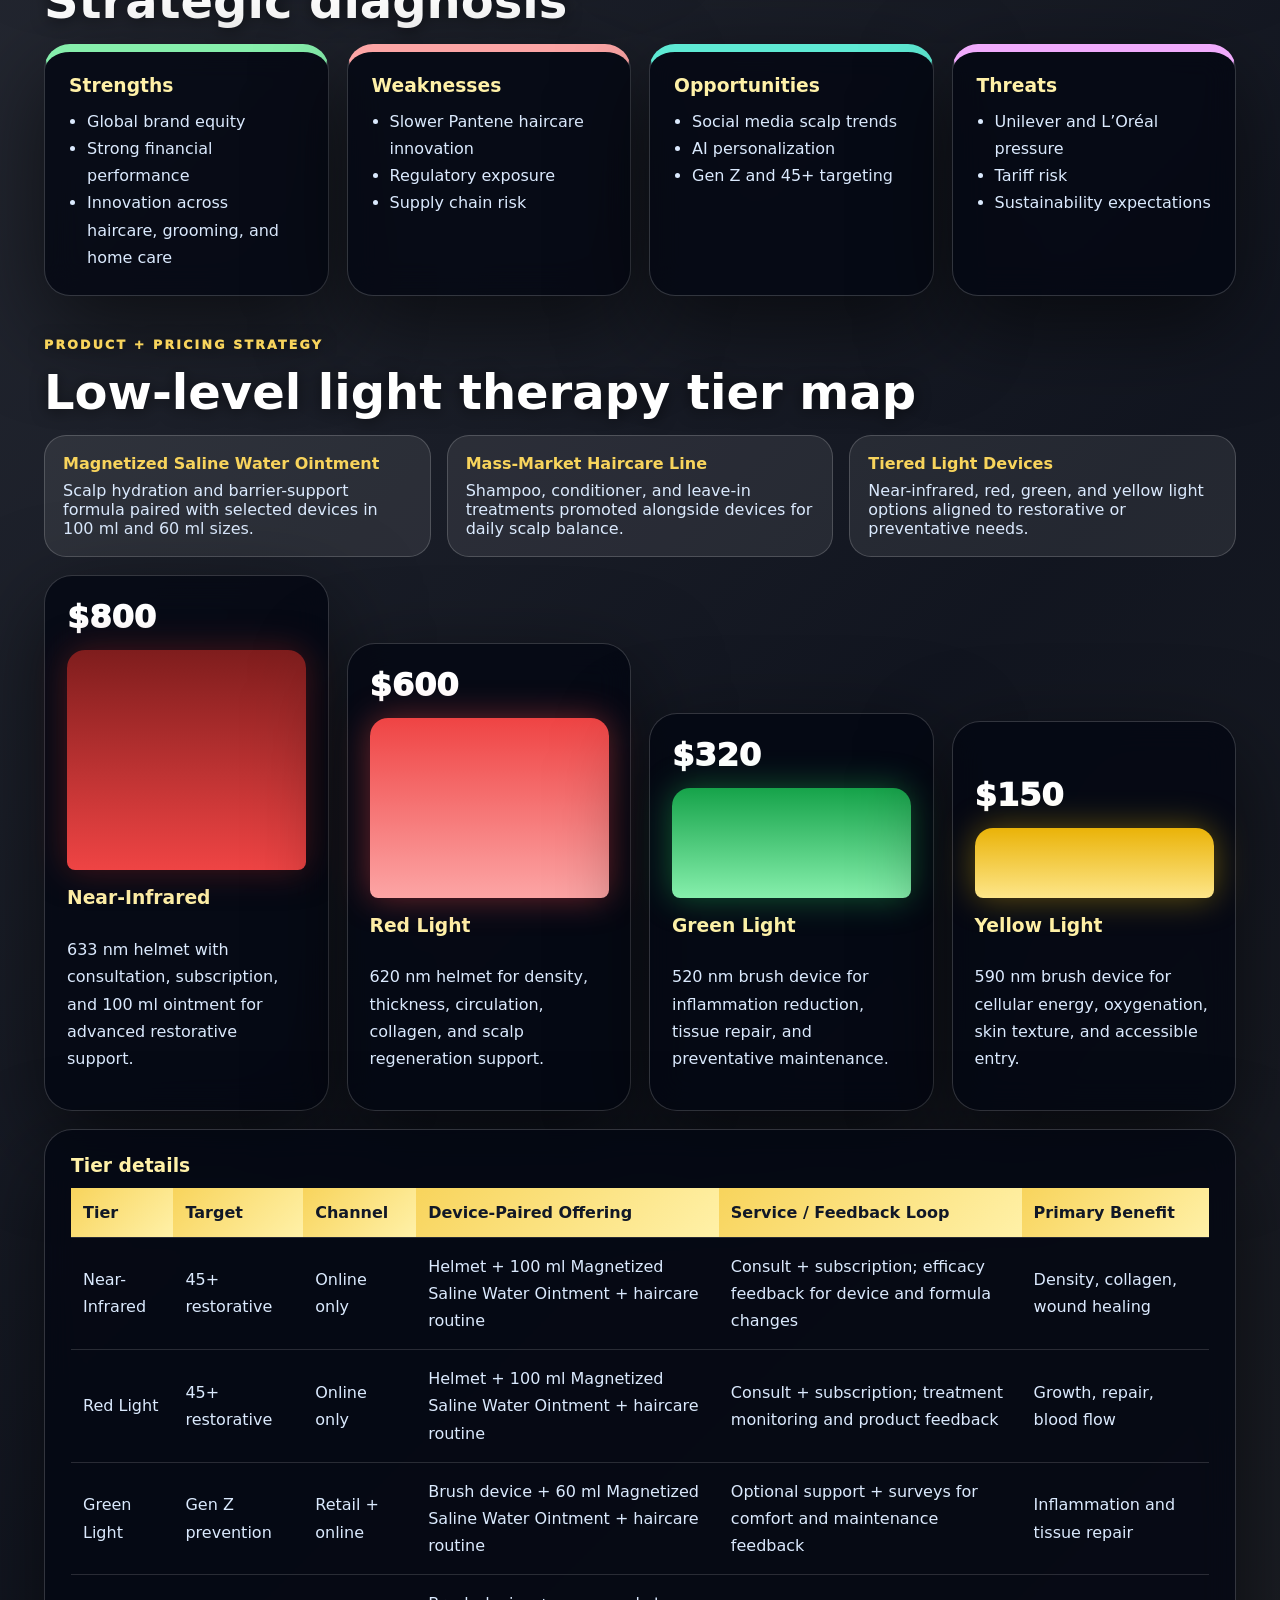
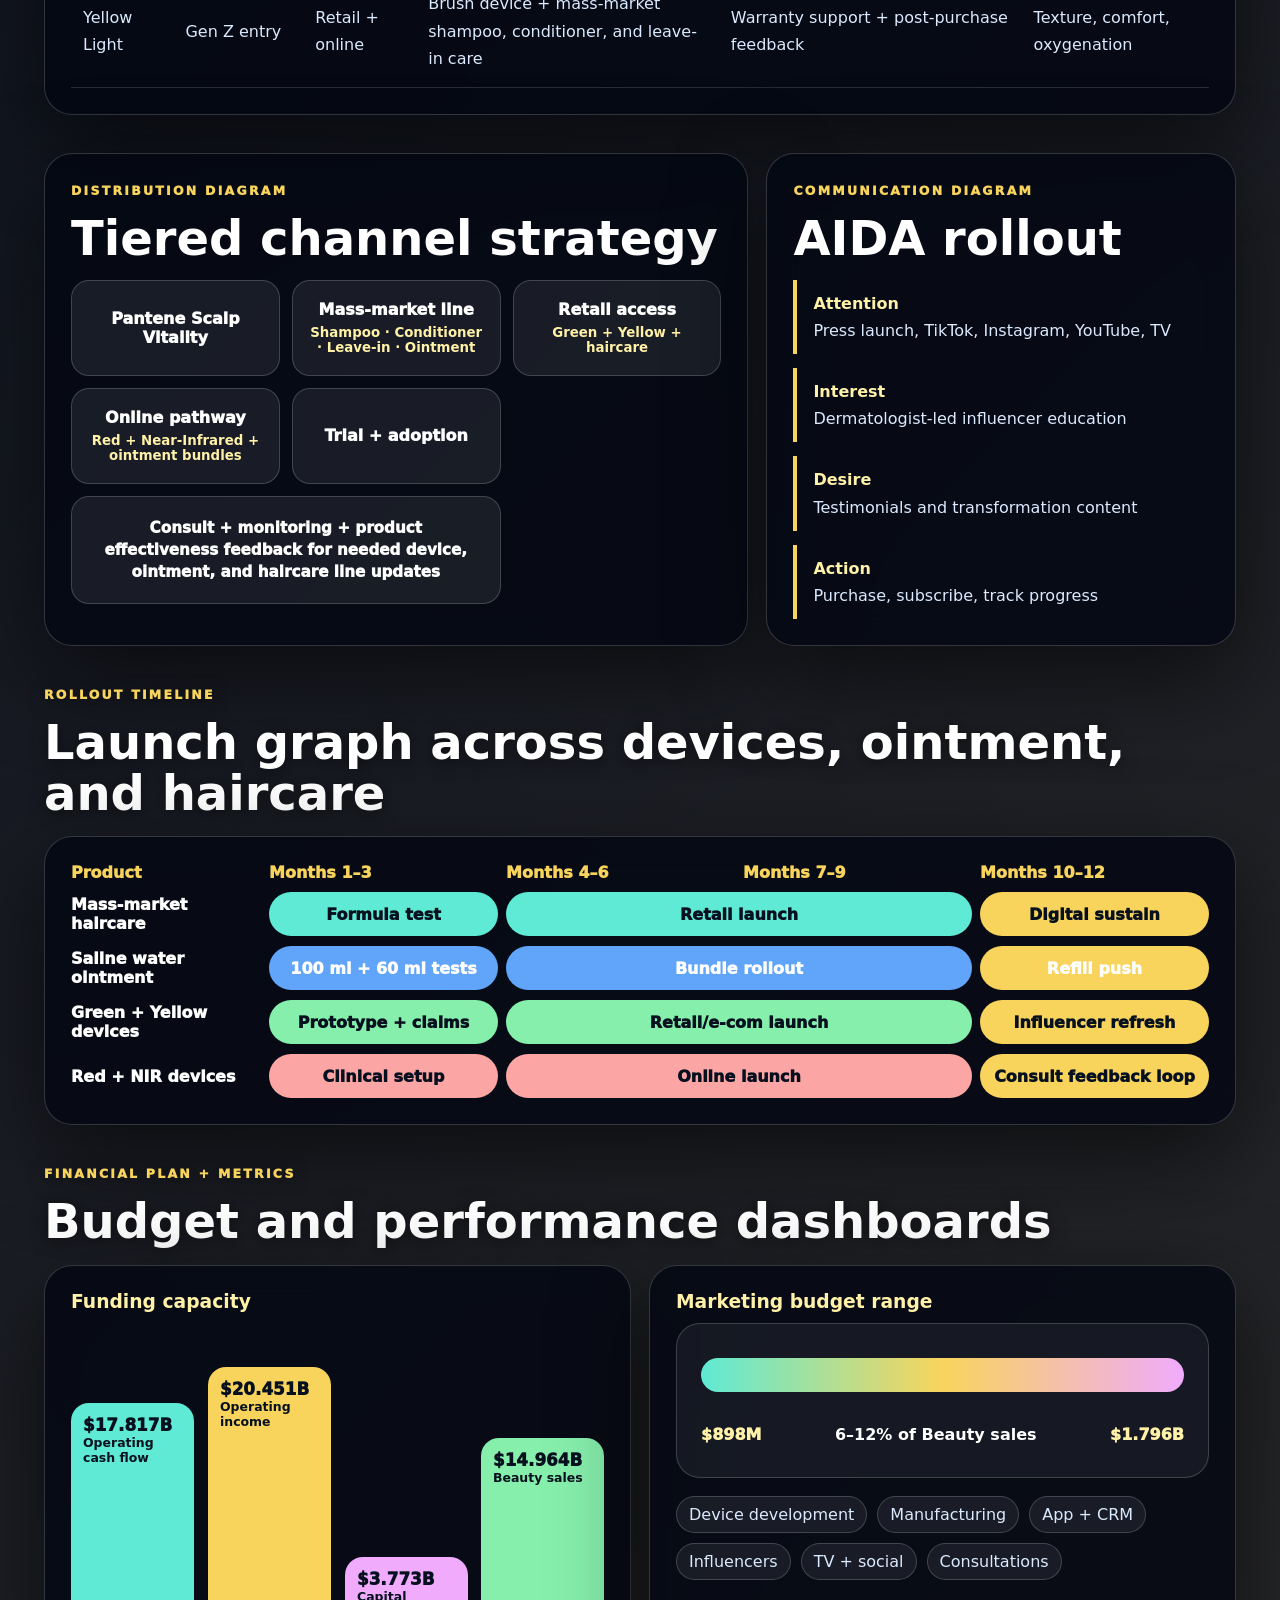
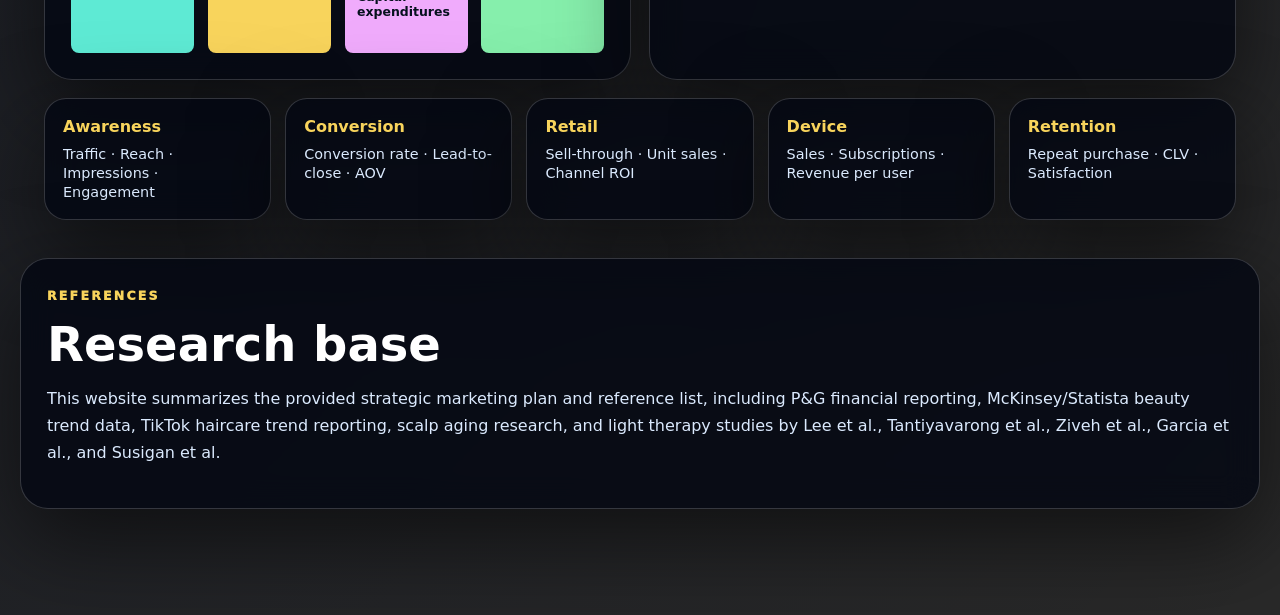
==== commit b2e925be: "Add ointment image to hero layout" ====
--- a/index.html
+++ b/index.html
@@ -32,6 +32,9 @@
           <a class="button secondary" href="#product">Explore Tiers</a>
         </div>
       </div>
+      <figure class="hero-visual">
+        <img src="assets/pg-ointment-sizes.png" alt="Scalp Vitality ointment bottle sizes" />
+      </figure>
     </section>
 
     <section class="section launch-overview">
--- a/styles.css
+++ b/styles.css
@@ -75,14 +75,14 @@
 .nav-toggle { display: none; border: 1px solid rgba(255,255,255,.35); background: rgba(255,255,255,.08); color: var(--white); border-radius: 999px; padding: 9px 15px; font-weight: 900; }
 
 main { padding-bottom: 42px; }
-.hero { min-height: 82vh; display: grid; place-items: center; padding: 110px 24px 54px; }
+.hero { max-width: 1240px; min-height: 82vh; display: grid; grid-template-columns: minmax(0, 1fr) minmax(320px, .72fr); align-items: center; gap: 24px; margin: 0 auto; padding: 110px 24px 54px; }
 .hero-card, .panel, .stats-band article, .swot, .tier, .metric-board article, .references {
   background: var(--panel);
   border: 1px solid var(--line);
   box-shadow: var(--shadow);
   backdrop-filter: blur(16px);
 }
-.hero-card { position: relative; max-width: 1080px; border-radius: 38px; padding: clamp(32px, 6vw, 72px); text-align: center; overflow: hidden; }
+.hero-card { position: relative; max-width: 760px; border-radius: 38px; padding: clamp(32px, 5vw, 64px); text-align: left; overflow: hidden; }
 .hero-card::before { content: ""; position: absolute; inset: 0; background: linear-gradient(130deg, rgba(248, 212, 92, 0.24), transparent 34%, rgba(96, 165, 250, 0.18)); opacity: 0.78; }
 .hero-card > * { position: relative; }
 .eyebrow { margin: 0 0 12px; color: var(--gold); font-size: 0.78rem; font-weight: 950; letter-spacing: 0.18em; text-transform: uppercase; }
@@ -92,11 +92,13 @@
 h3 { color: var(--gold-2); margin-bottom: 12px; }
 p, li, td { color: var(--soft); line-height: 1.7; }
 .hero-copy { max-width: 840px; margin: 0 auto 30px; color: var(--white); font-size: 1.16rem; }
-.hero-actions { display: flex; justify-content: center; gap: 14px; flex-wrap: wrap; }
+.hero-actions { display: flex; justify-content: flex-start; gap: 14px; flex-wrap: wrap; }
 .button { border-radius: 999px; padding: 14px 24px; font-weight: 950; text-decoration: none; transition: transform 0.25s ease, box-shadow 0.25s ease; }
 .button:hover { transform: translateY(-3px) scale(1.02); }
 .button.primary { background: linear-gradient(135deg, var(--gold), #f59e0b); color: #111827; box-shadow: 0 12px 30px rgba(248, 212, 92, 0.25); }
 .button.secondary { background: rgba(255,255,255,.1); border: 1px solid var(--line); color: var(--white); }
+.hero-visual { margin: 0; border: 1px solid var(--line); border-radius: 34px; padding: clamp(16px, 3vw, 28px); background: rgba(3, 7, 18, 0.72); box-shadow: var(--shadow); backdrop-filter: blur(16px); animation: floatIn .9s ease both; }
+.hero-visual img { display: block; width: 100%; height: auto; border-radius: 24px; object-fit: cover; }
 
 .section { max-width: 1240px; margin: 0 auto 38px; padding: 0 24px; }
 .section-heading { margin-bottom: 18px; text-shadow: 0 2px 16px rgba(0,0,0,.55); }
@@ -230,6 +232,7 @@
 @keyframes growHeight { from { transform: scaleY(.05); transform-origin: bottom; } to { transform: scaleY(1); transform-origin: bottom; } }
 @keyframes growWidth { from { transform: scaleX(.05); transform-origin: left; } to { transform: scaleX(1); transform-origin: left; } }
 @keyframes spinIn { from { transform: rotate(-90deg) scale(.75); opacity: .2; } to { transform: rotate(0) scale(1); opacity: 1; } }
+@keyframes floatIn { from { opacity: 0; transform: translateX(28px) scale(.96); } to { opacity: 1; transform: translateX(0) scale(1); } }
 @keyframes lightSweep { 0%, 38% { transform: translateX(-120%); } 58%, 100% { transform: translateX(120%); } }
 @keyframes starDrift { to { background-position: 92px 46px; } }
 
@@ -238,6 +241,8 @@
   .reveal { opacity: 1; transform: none; }
 }
 @media (max-width: 1050px) {
+  .hero { grid-template-columns: 1fr; }
+  .hero-card { max-width: none; }
   .chart-grid.three, .swot-grid, .tier-chart, .metric-board, .stats-band, .product-system, .role-grid { grid-template-columns: repeat(2, 1fr); }
   .launch-overview, .split, .chart-grid.two { grid-template-columns: 1fr; }
 }
@@ -251,4 +256,6 @@
   .flow-diagram { grid-template-columns: 1fr; }
   .flow-diagram .wide-node { grid-column: auto; }
   .hero { min-height: auto; padding-top: 78px; }
-}
+  .hero-card { text-align: center; }
+  .hero-actions { justify-content: center; }
+}
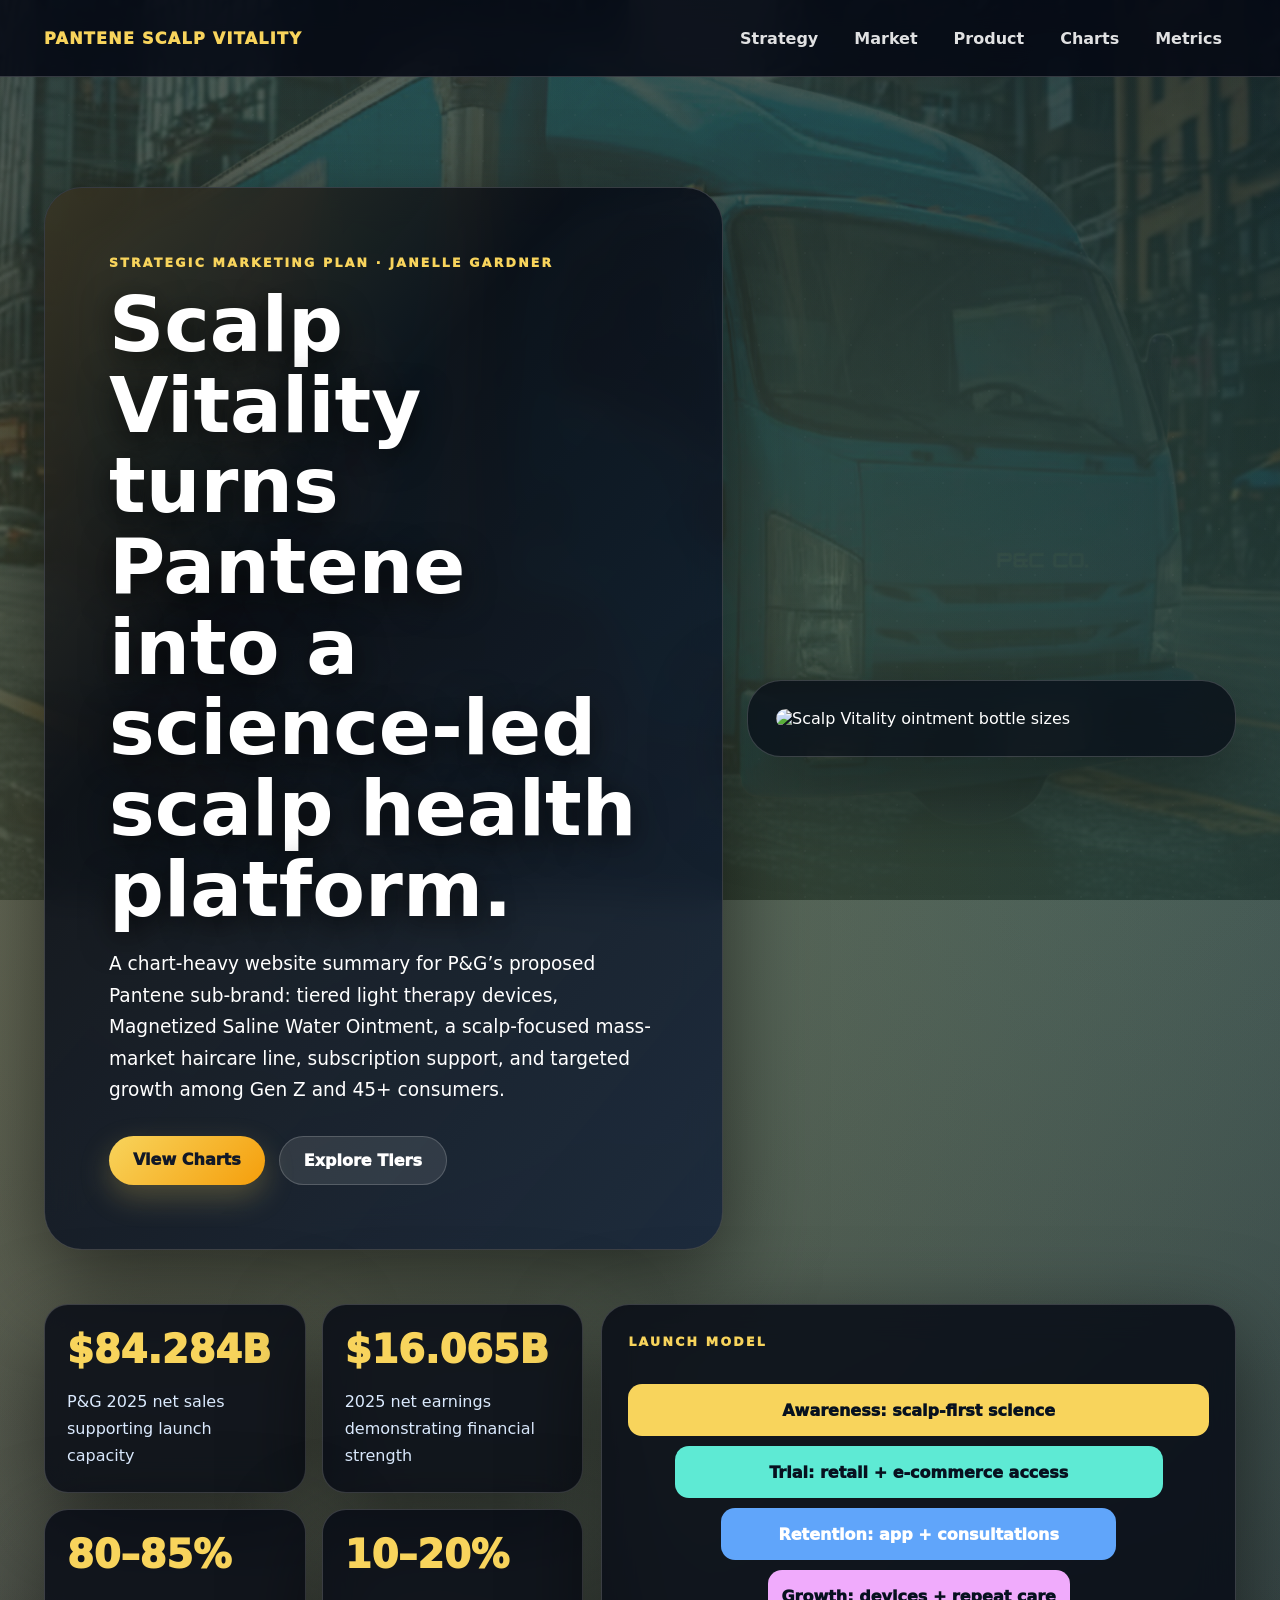
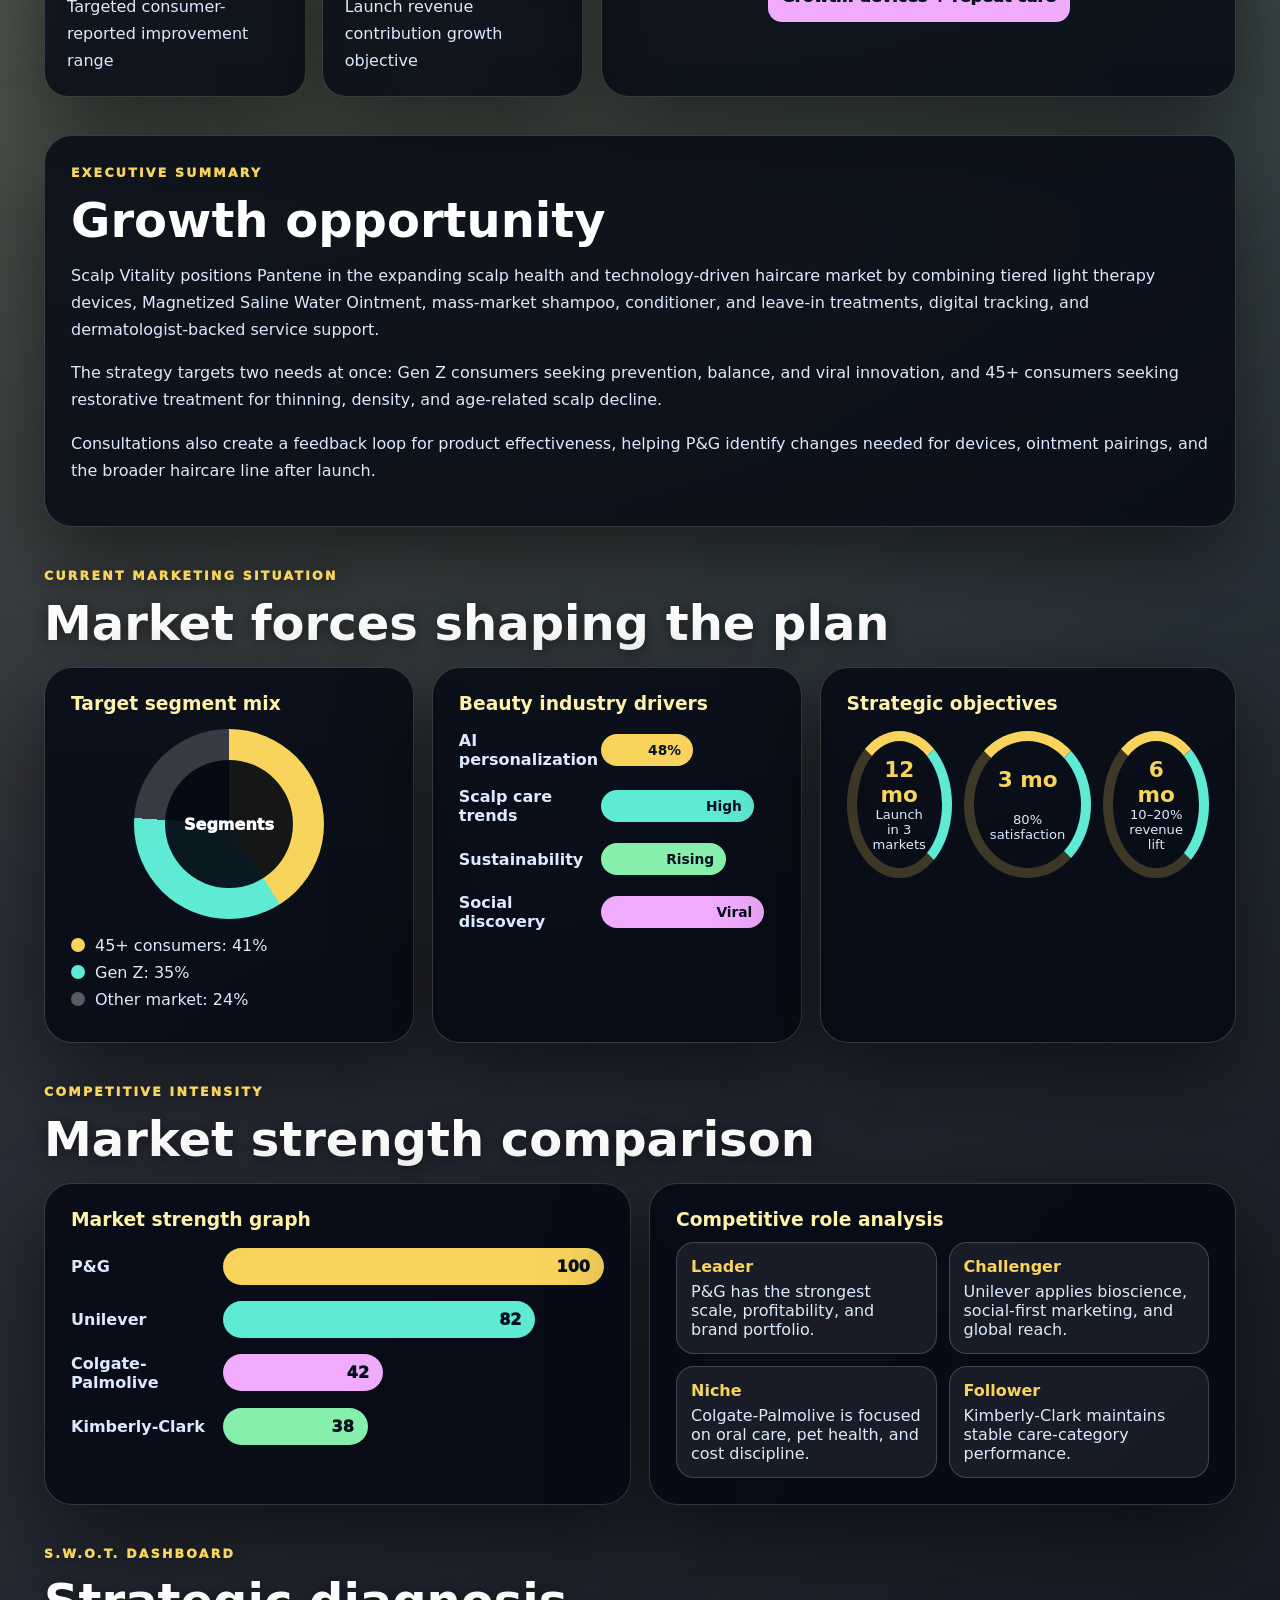
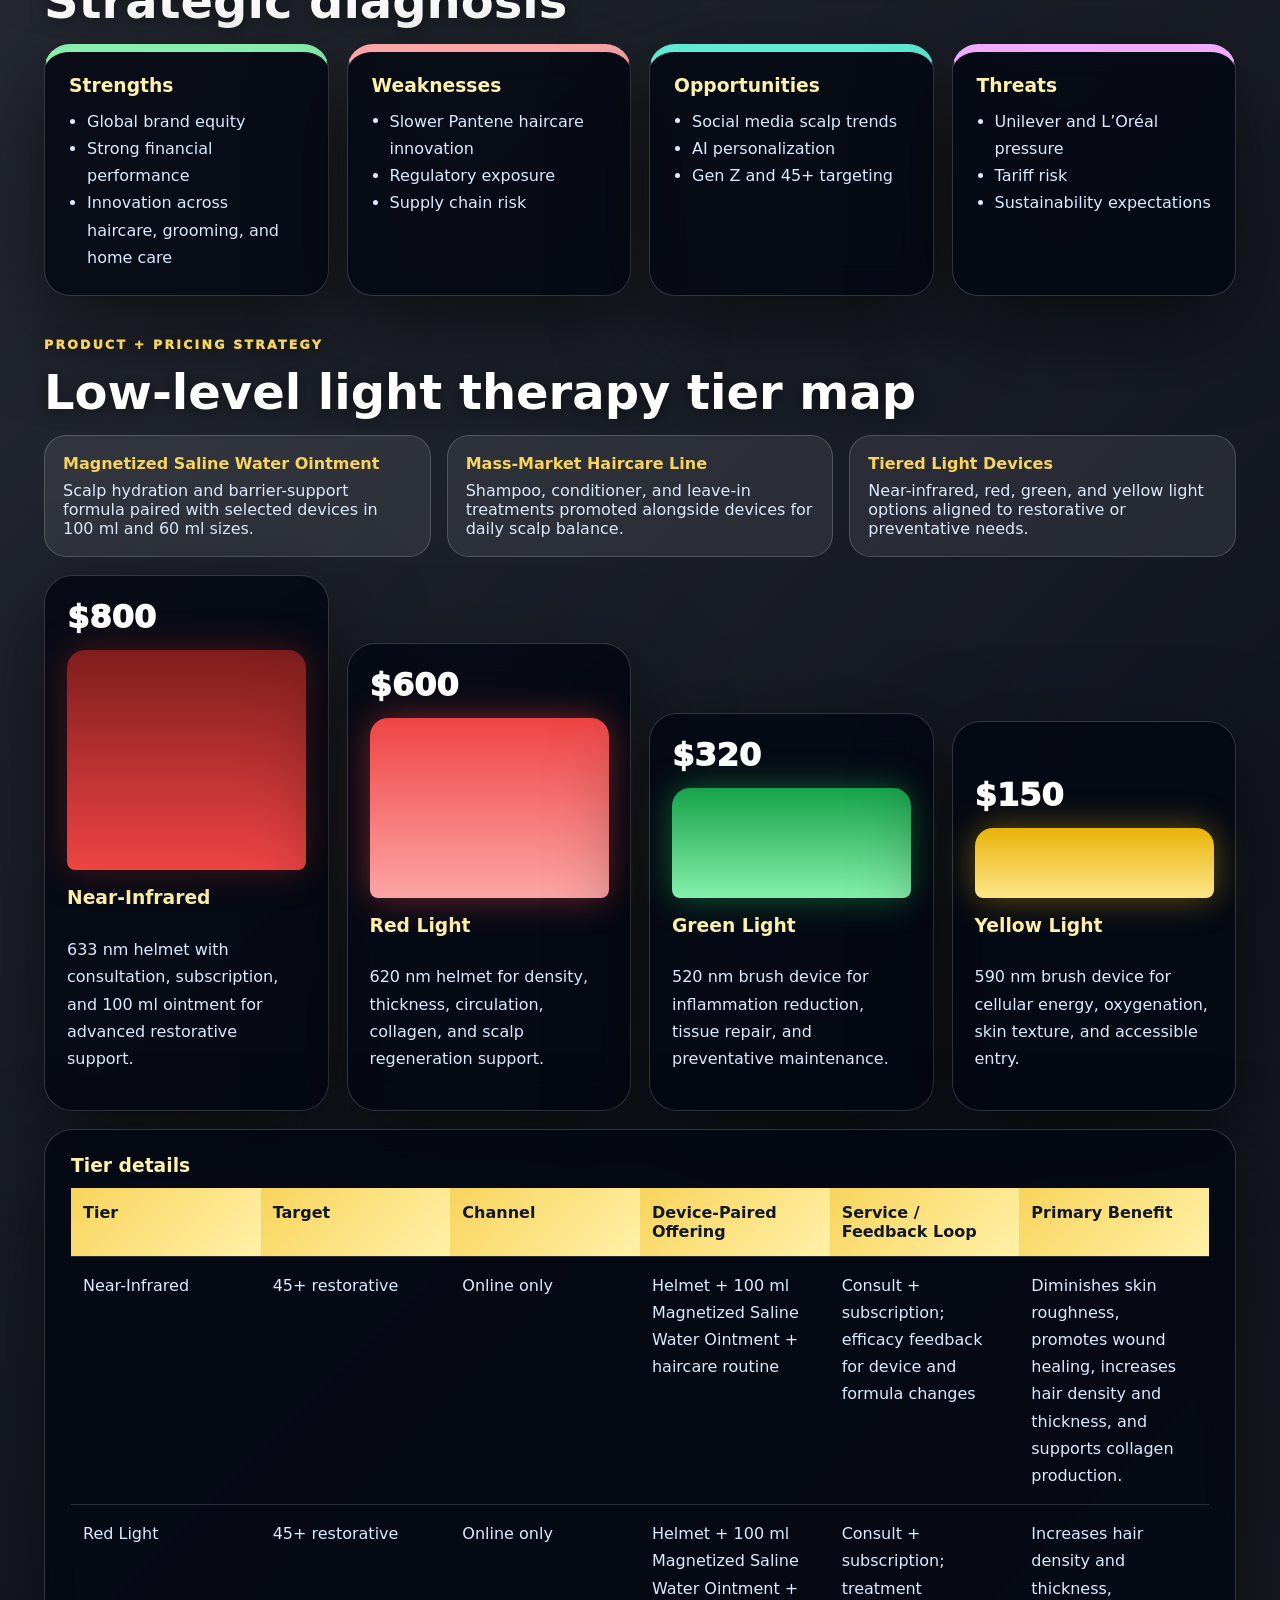
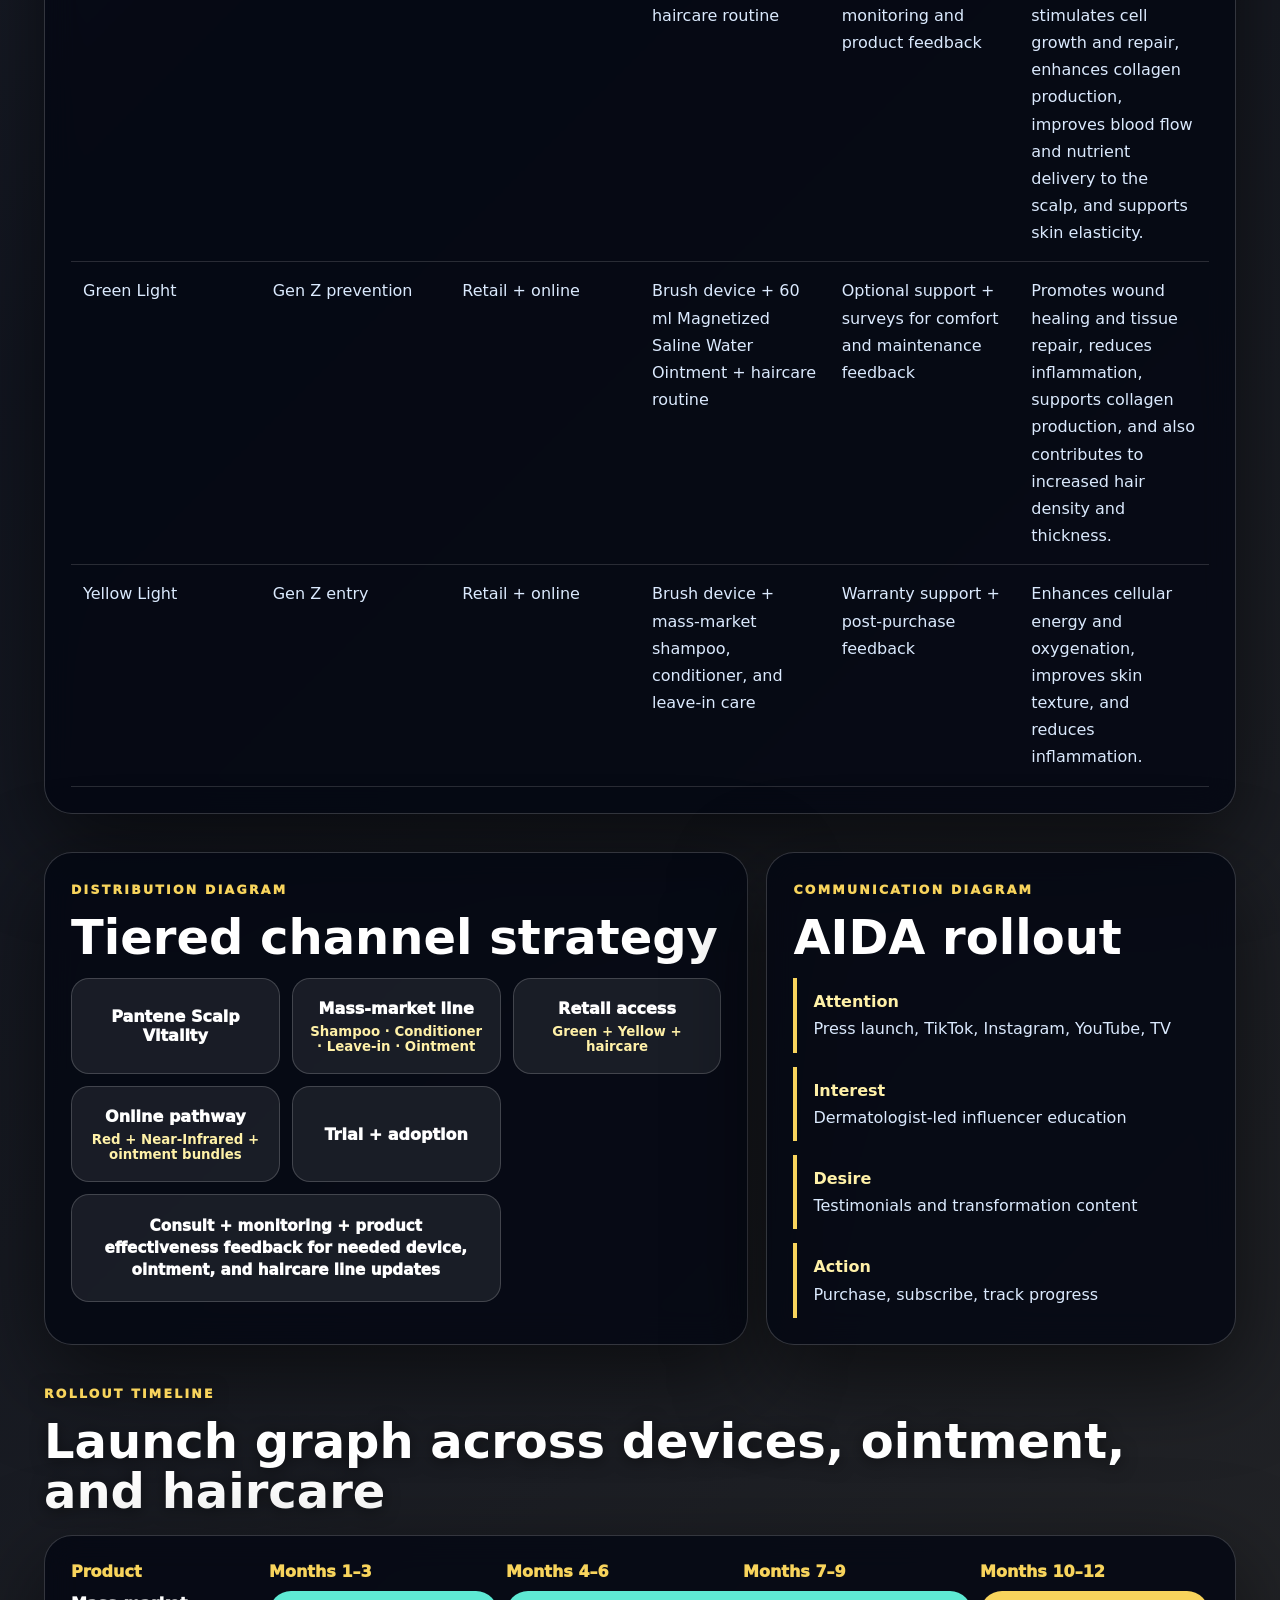
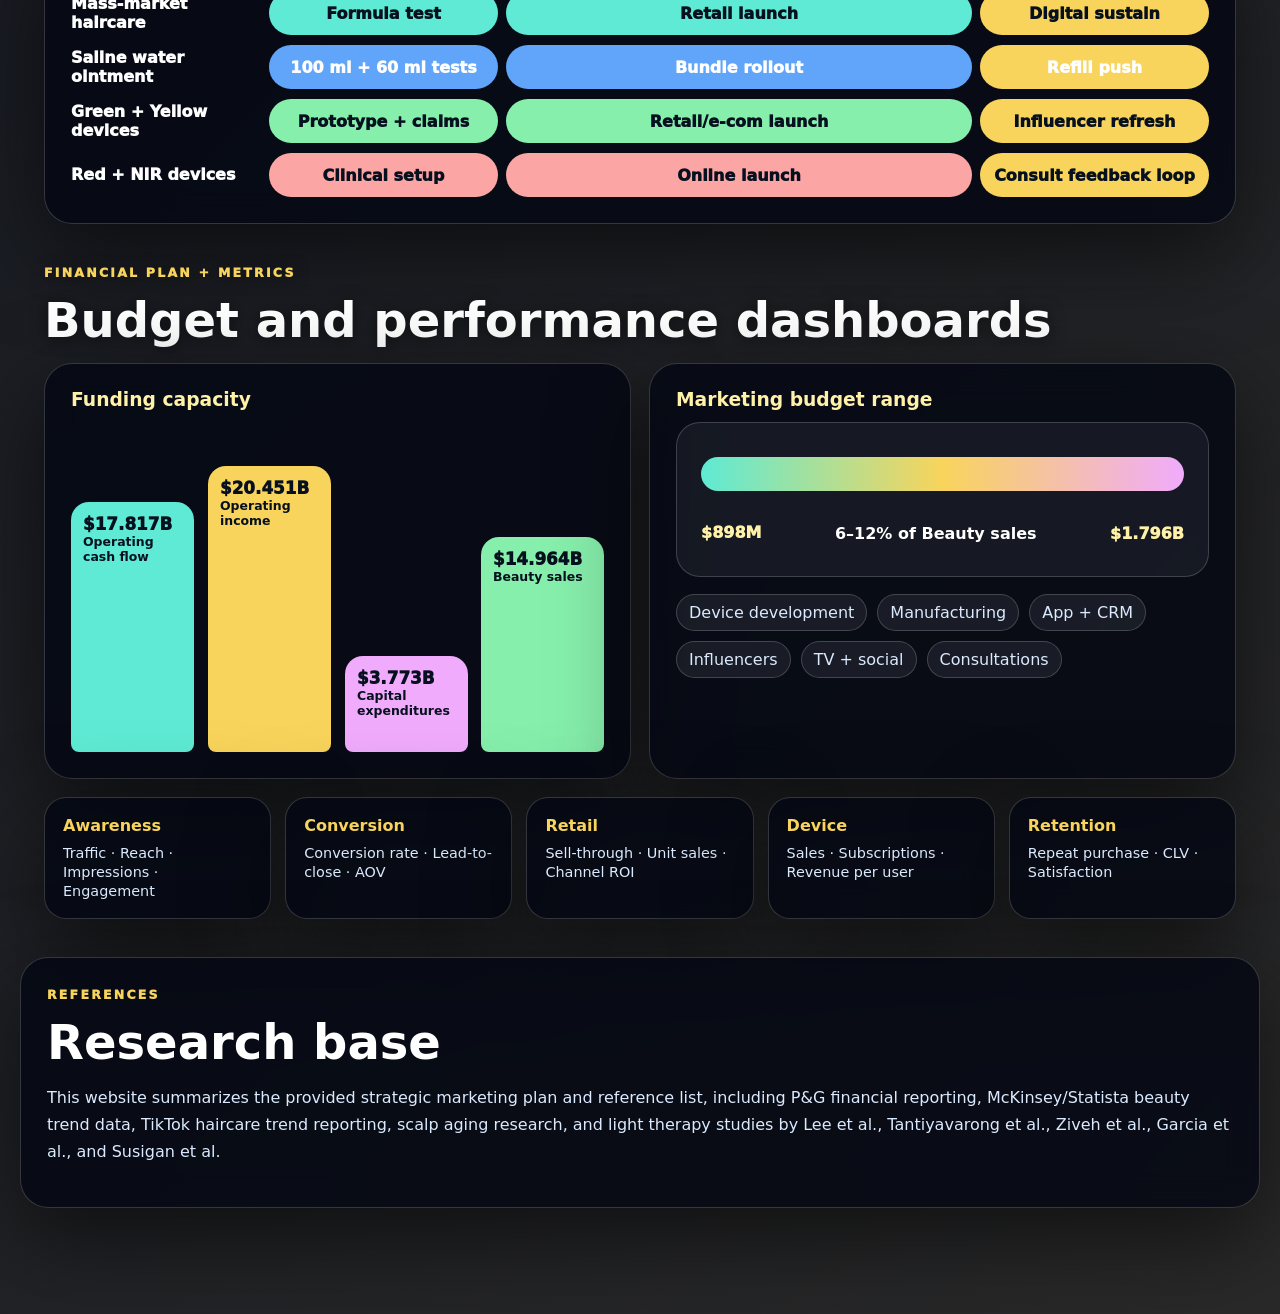
==== commit 718d13ea: "Expand tier primary benefits" ====
--- a/index.html
+++ b/index.html
@@ -160,10 +160,10 @@
           <table>
             <thead><tr><th>Tier</th><th>Target</th><th>Channel</th><th>Device-Paired Offering</th><th>Service / Feedback Loop</th><th>Primary Benefit</th></tr></thead>
             <tbody>
-              <tr><td>Near-Infrared</td><td>45+ restorative</td><td>Online only</td><td>Helmet + 100 ml Magnetized Saline Water Ointment + haircare routine</td><td>Consult + subscription; efficacy feedback for device and formula changes</td><td>Density, collagen, wound healing</td></tr>
-              <tr><td>Red Light</td><td>45+ restorative</td><td>Online only</td><td>Helmet + 100 ml Magnetized Saline Water Ointment + haircare routine</td><td>Consult + subscription; treatment monitoring and product feedback</td><td>Growth, repair, blood flow</td></tr>
-              <tr><td>Green Light</td><td>Gen Z prevention</td><td>Retail + online</td><td>Brush device + 60 ml Magnetized Saline Water Ointment + haircare routine</td><td>Optional support + surveys for comfort and maintenance feedback</td><td>Inflammation and tissue repair</td></tr>
-              <tr><td>Yellow Light</td><td>Gen Z entry</td><td>Retail + online</td><td>Brush device + mass-market shampoo, conditioner, and leave-in care</td><td>Warranty support + post-purchase feedback</td><td>Texture, comfort, oxygenation</td></tr>
+              <tr><td>Near-Infrared</td><td>45+ restorative</td><td>Online only</td><td>Helmet + 100 ml Magnetized Saline Water Ointment + haircare routine</td><td>Consult + subscription; efficacy feedback for device and formula changes</td><td>Diminishes skin roughness, promotes wound healing, increases hair density and thickness, and supports collagen production.</td></tr>
+              <tr><td>Red Light</td><td>45+ restorative</td><td>Online only</td><td>Helmet + 100 ml Magnetized Saline Water Ointment + haircare routine</td><td>Consult + subscription; treatment monitoring and product feedback</td><td>Increases hair density and thickness, stimulates cell growth and repair, enhances collagen production, improves blood flow and nutrient delivery to the scalp, and supports skin elasticity.</td></tr>
+              <tr><td>Green Light</td><td>Gen Z prevention</td><td>Retail + online</td><td>Brush device + 60 ml Magnetized Saline Water Ointment + haircare routine</td><td>Optional support + surveys for comfort and maintenance feedback</td><td>Promotes wound healing and tissue repair, reduces inflammation, supports collagen production, and also contributes to increased hair density and thickness.</td></tr>
+              <tr><td>Yellow Light</td><td>Gen Z entry</td><td>Retail + online</td><td>Brush device + mass-market shampoo, conditioner, and leave-in care</td><td>Warranty support + post-purchase feedback</td><td>Enhances cellular energy and oxygenation, improves skin texture, and reduces inflammation.</td></tr>
             </tbody>
           </table>
         </div>
--- a/styles.css
+++ b/styles.css
@@ -167,8 +167,8 @@
 .yellow .column { height: 70px; background: linear-gradient(180deg, #eab308, #fde68a); box-shadow: 0 0 34px rgba(234,179,8,.42); }
 .table-panel { margin-top: 18px; }
 .table-wrap { overflow-x: auto; }
-table { width: 100%; border-collapse: collapse; min-width: 760px; }
-th, td { padding: 15px 12px; text-align: left; border-bottom: 1px solid rgba(255, 255, 255, 0.14); }
+table { width: 100%; border-collapse: collapse; min-width: 920px; table-layout: fixed; }
+th, td { padding: 15px 12px; text-align: left; vertical-align: top; border-bottom: 1px solid rgba(255, 255, 255, 0.14); overflow-wrap: anywhere; }
 th { color: #111827; background: linear-gradient(135deg, var(--gold), var(--gold-2)); }
 tbody tr { transition: background 0.25s ease; }
 tbody tr:hover { background: rgba(255,255,255,.08); }
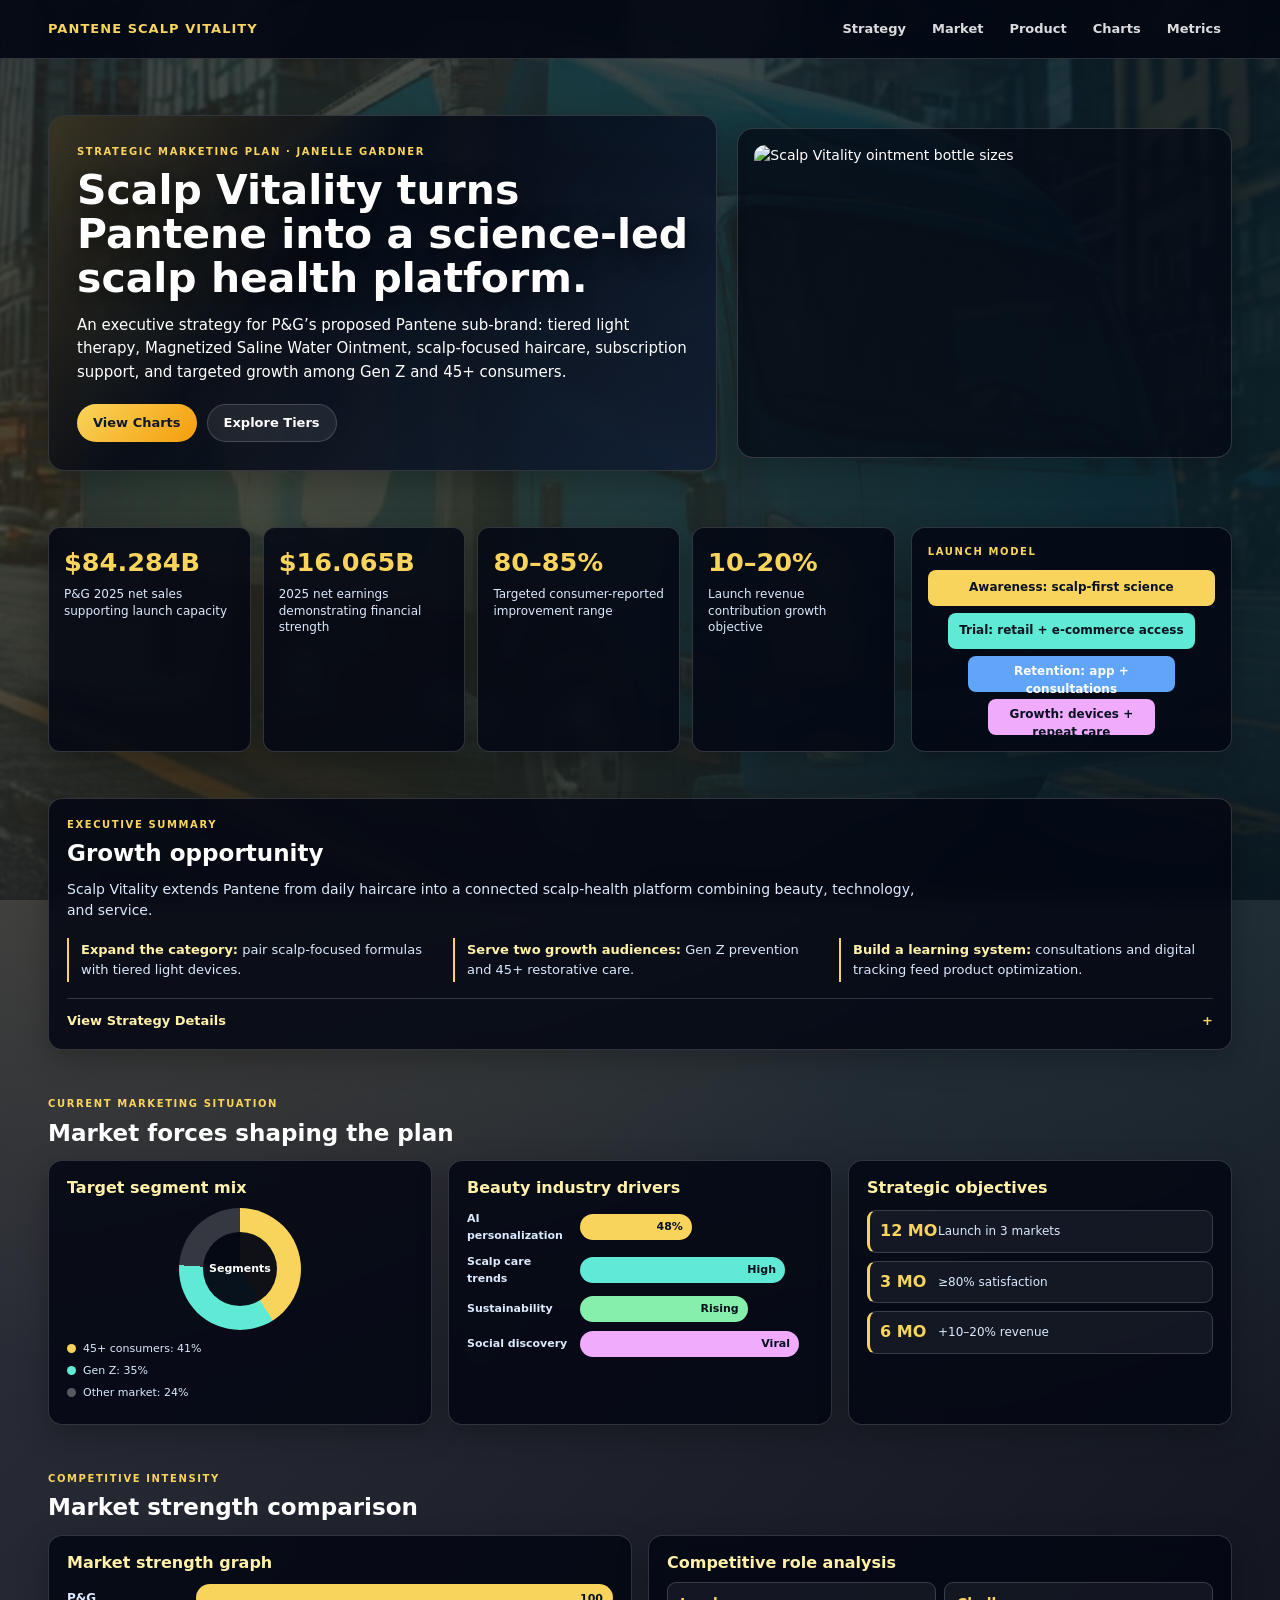
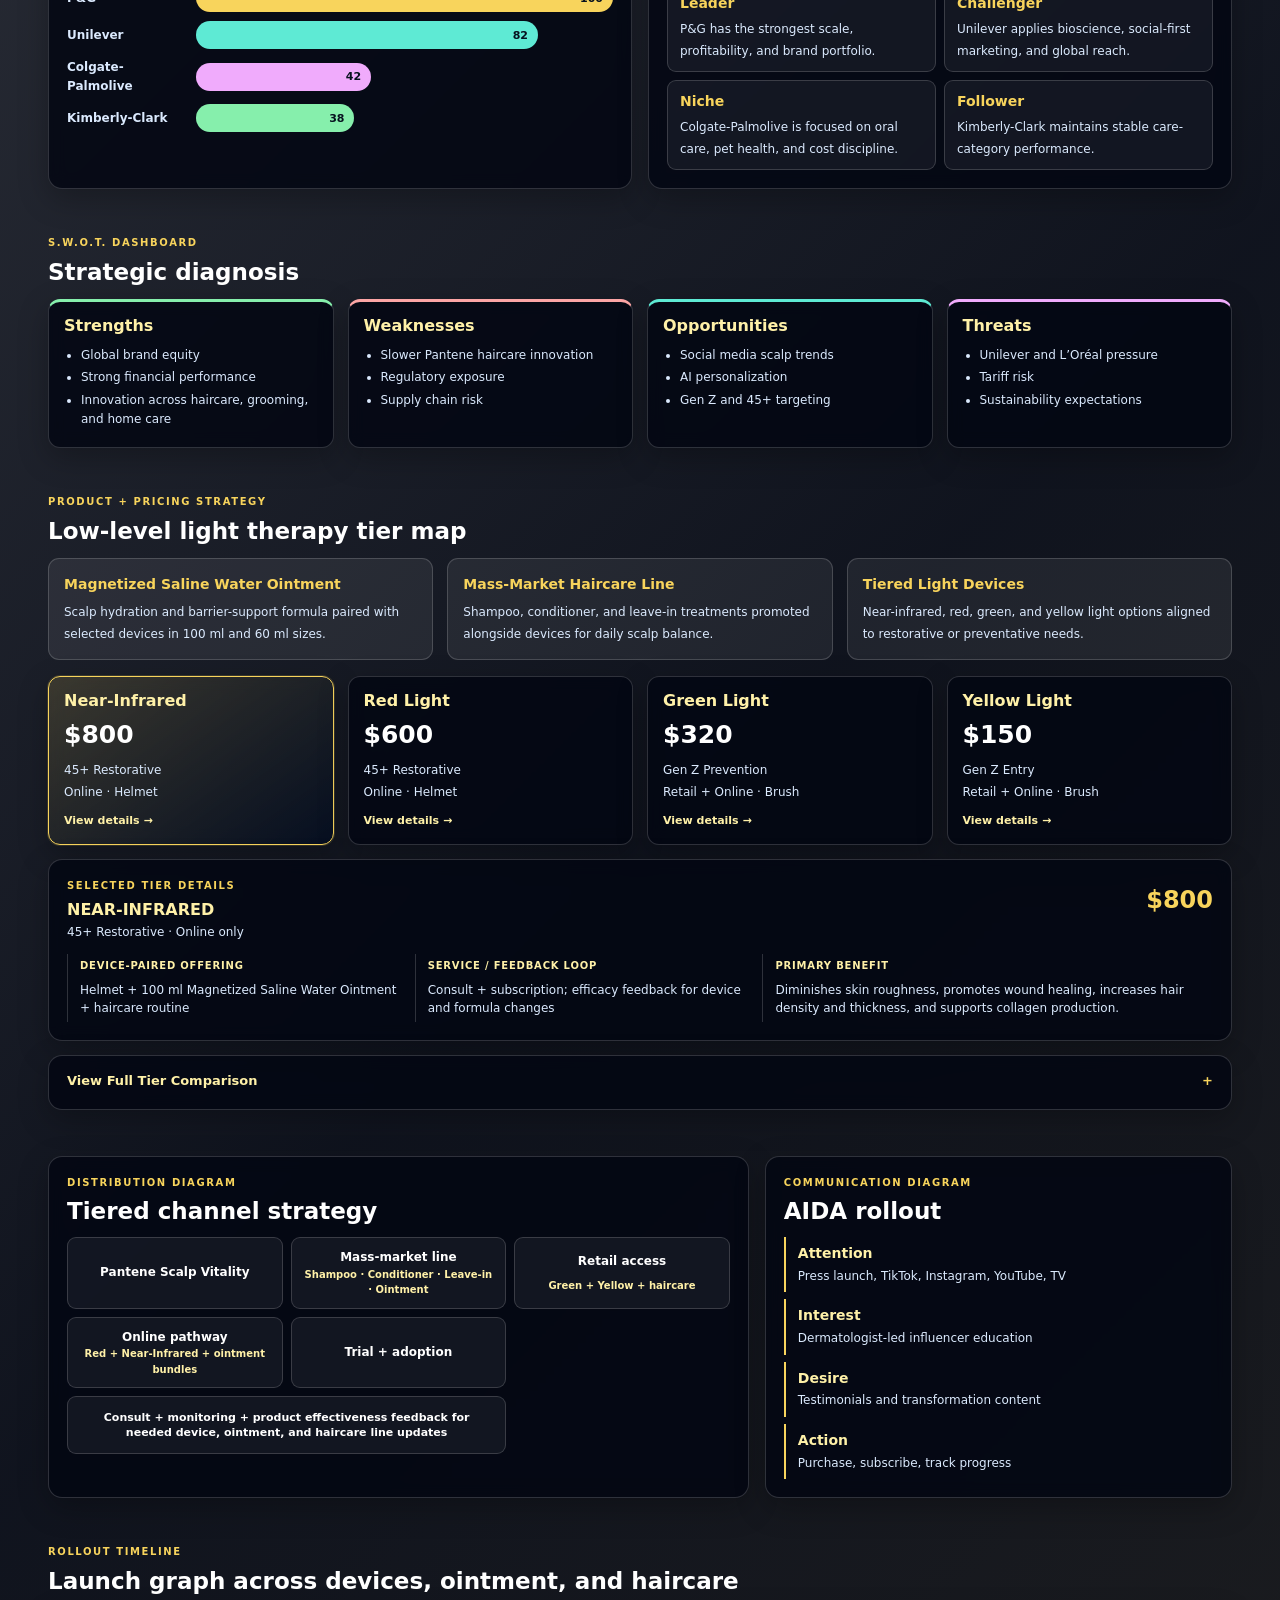
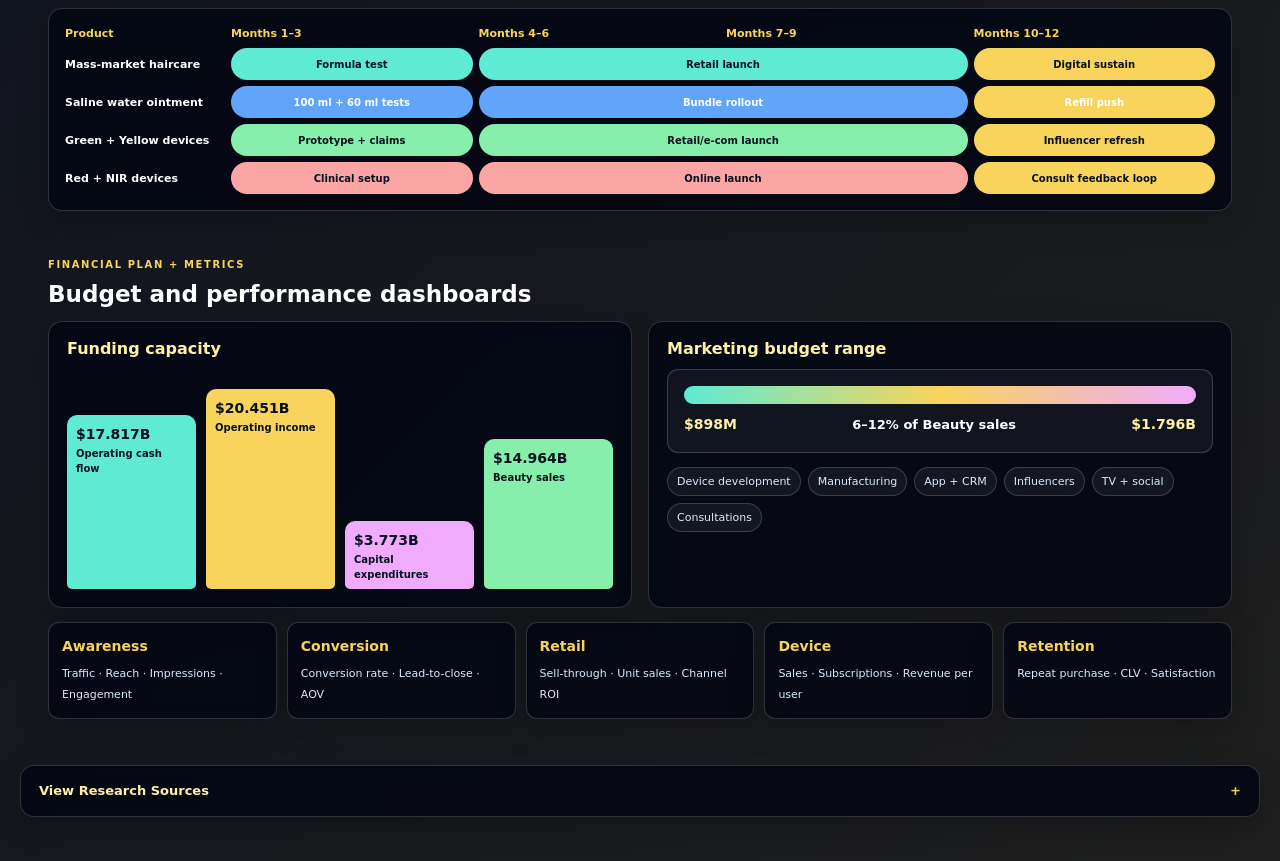
==== commit 9a64e469: "Refactor marketing plan into executive web experience" ====
--- a/index.html
+++ b/index.html
@@ -26,7 +26,7 @@
       <div class="hero-card">
         <p class="eyebrow">Strategic Marketing Plan · Janelle Gardner</p>
         <h1>Scalp Vitality turns Pantene into a science-led scalp health platform.</h1>
-        <p class="hero-copy">A chart-heavy website summary for P&amp;G’s proposed Pantene sub-brand: tiered light therapy devices, Magnetized Saline Water Ointment, a scalp-focused mass-market haircare line, subscription support, and targeted growth among Gen Z and 45+ consumers.</p>
+        <p class="hero-copy">An executive strategy for P&amp;G’s proposed Pantene sub-brand: tiered light therapy, Magnetized Saline Water Ointment, scalp-focused haircare, subscription support, and targeted growth among Gen Z and 45+ consumers.</p>
         <div class="hero-actions">
           <a class="button primary" href="#charts">View Charts</a>
           <a class="button secondary" href="#product">Explore Tiers</a>
@@ -56,12 +56,23 @@
     </section>
 
     <section class="section" id="strategy">
-      <div class="panel reveal">
+      <div class="panel reveal strategy-summary">
         <p class="eyebrow">Executive Summary</p>
         <h2>Growth opportunity</h2>
-        <p>Scalp Vitality positions Pantene in the expanding scalp health and technology-driven haircare market by combining tiered light therapy devices, Magnetized Saline Water Ointment, mass-market shampoo, conditioner, and leave-in treatments, digital tracking, and dermatologist-backed service support.</p>
-        <p>The strategy targets two needs at once: Gen Z consumers seeking prevention, balance, and viral innovation, and 45+ consumers seeking restorative treatment for thinning, density, and age-related scalp decline.</p>
-        <p>Consultations also create a feedback loop for product effectiveness, helping P&amp;G identify changes needed for devices, ointment pairings, and the broader haircare line after launch.</p>
+        <p>Scalp Vitality extends Pantene from daily haircare into a connected scalp-health platform combining beauty, technology, and service.</p>
+        <ul class="strategy-points">
+          <li><strong>Expand the category:</strong> pair scalp-focused formulas with tiered light devices.</li>
+          <li><strong>Serve two growth audiences:</strong> Gen Z prevention and 45+ restorative care.</li>
+          <li><strong>Build a learning system:</strong> consultations and digital tracking feed product optimization.</li>
+        </ul>
+        <details class="disclosure">
+          <summary>View Strategy Details</summary>
+          <div class="disclosure-content">
+            <p>Scalp Vitality positions Pantene in the expanding scalp health and technology-driven haircare market by combining tiered light therapy devices, Magnetized Saline Water Ointment, mass-market shampoo, conditioner, and leave-in treatments, digital tracking, and dermatologist-backed service support.</p>
+            <p>The strategy targets two needs at once: Gen Z consumers seeking prevention, balance, and viral innovation, and 45+ consumers seeking restorative treatment for thinning, density, and age-related scalp decline.</p>
+            <p>Consultations also create a feedback loop for product effectiveness, helping P&amp;G identify changes needed for devices, ointment pairings, and the broader haircare line after launch.</p>
+          </div>
+        </details>
       </div>
     </section>
 
@@ -91,8 +102,8 @@
           <h3>Strategic objectives</h3>
           <div class="goal-rings">
             <div><strong>12 mo</strong><span>Launch in 3 markets</span></div>
-            <div><strong>3 mo</strong><span>80% satisfaction</span></div>
-            <div><strong>6 mo</strong><span>10–20% revenue lift</span></div>
+            <div><strong>3 mo</strong><span>≥80% satisfaction</span></div>
+            <div><strong>6 mo</strong><span>+10–20% revenue</span></div>
           </div>
         </article>
       </div>
@@ -148,15 +159,24 @@
         <article><strong>Mass-Market Haircare Line</strong><span>Shampoo, conditioner, and leave-in treatments promoted alongside devices for daily scalp balance.</span></article>
         <article><strong>Tiered Light Devices</strong><span>Near-infrared, red, green, and yellow light options aligned to restorative or preventative needs.</span></article>
       </div>
-      <div class="tier-chart reveal" aria-label="Device tier price comparison chart">
-        <article class="tier nir"><div class="price">$800</div><div class="column"></div><h3>Near-Infrared</h3><p>633 nm helmet with consultation, subscription, and 100 ml ointment for advanced restorative support.</p></article>
-        <article class="tier red"><div class="price">$600</div><div class="column"></div><h3>Red Light</h3><p>620 nm helmet for density, thickness, circulation, collagen, and scalp regeneration support.</p></article>
-        <article class="tier green"><div class="price">$320</div><div class="column"></div><h3>Green Light</h3><p>520 nm brush device for inflammation reduction, tissue repair, and preventative maintenance.</p></article>
-        <article class="tier yellow"><div class="price">$150</div><div class="column"></div><h3>Yellow Light</h3><p>590 nm brush device for cellular energy, oxygenation, skin texture, and accessible entry.</p></article>
-      </div>
-      <div class="panel table-panel reveal">
-        <h3>Tier details</h3>
-        <div class="table-wrap">
+      <div class="tier-chart reveal" role="tablist" aria-label="Select a device tier">
+        <button class="tier nir active" type="button" role="tab" aria-selected="true" aria-controls="tier-detail" data-tier="nir"><h3>Near-Infrared</h3><span class="price">$800</span><span>45+ Restorative</span><span>Online · Helmet</span><small>View details →</small></button>
+        <button class="tier red" type="button" role="tab" aria-selected="false" aria-controls="tier-detail" data-tier="red"><h3>Red Light</h3><span class="price">$600</span><span>45+ Restorative</span><span>Online · Helmet</span><small>View details →</small></button>
+        <button class="tier green" type="button" role="tab" aria-selected="false" aria-controls="tier-detail" data-tier="green"><h3>Green Light</h3><span class="price">$320</span><span>Gen Z Prevention</span><span>Retail + Online · Brush</span><small>View details →</small></button>
+        <button class="tier yellow" type="button" role="tab" aria-selected="false" aria-controls="tier-detail" data-tier="yellow"><h3>Yellow Light</h3><span class="price">$150</span><span>Gen Z Entry</span><span>Retail + Online · Brush</span><small>View details →</small></button>
+      </div>
+      <article class="panel selected-tier reveal" id="tier-detail" role="tabpanel" tabindex="0" aria-live="polite">
+        <div class="tier-detail-heading"><div><p class="eyebrow">Selected Tier Details</p><h3 data-detail="name">Near-Infrared</h3></div><strong data-detail="price">$800</strong></div>
+        <p class="tier-meta" data-detail="meta">45+ Restorative · Online only</p>
+        <div class="tier-detail-grid">
+          <div><span>Device-Paired Offering</span><p data-detail="offering">Helmet + 100 ml Magnetized Saline Water Ointment + haircare routine</p></div>
+          <div><span>Service / Feedback Loop</span><p data-detail="service">Consult + subscription; efficacy feedback for device and formula changes</p></div>
+          <div><span>Primary Benefit</span><p data-detail="benefit">Diminishes skin roughness, promotes wound healing, increases hair density and thickness, and supports collagen production.</p></div>
+        </div>
+      </article>
+      <details class="panel table-panel reveal disclosure">
+        <summary>View Full Tier Comparison</summary>
+        <div class="table-wrap disclosure-content">
           <table>
             <thead><tr><th>Tier</th><th>Target</th><th>Channel</th><th>Device-Paired Offering</th><th>Service / Feedback Loop</th><th>Primary Benefit</th></tr></thead>
             <tbody>
@@ -167,7 +187,7 @@
             </tbody>
           </table>
         </div>
-      </div>
+      </details>
     </section>
 
     <section class="section split">
@@ -247,9 +267,10 @@
     </section>
 
     <section class="section references reveal">
-      <p class="eyebrow">References</p>
-      <h2>Research base</h2>
-      <p>This website summarizes the provided strategic marketing plan and reference list, including P&amp;G financial reporting, McKinsey/Statista beauty trend data, TikTok haircare trend reporting, scalp aging research, and light therapy studies by Lee et al., Tantiyavarong et al., Ziveh et al., Garcia et al., and Susigan et al.</p>
+      <details class="disclosure">
+        <summary>View Research Sources</summary>
+        <div class="disclosure-content"><h2>Research base</h2><p>This website summarizes the provided strategic marketing plan and reference list, including P&amp;G financial reporting, McKinsey/Statista beauty trend data, TikTok haircare trend reporting, scalp aging research, and light therapy studies by Lee et al., Tantiyavarong et al., Ziveh et al., Garcia et al., and Susigan et al.</p></div>
+      </details>
     </section>
   </main>
 
--- a/styles.css
+++ b/styles.css
@@ -1,261 +1,18 @@
-:root {
-  --night: #030712;
-  --panel: rgba(3, 7, 18, 0.8);
-  --panel-strong: rgba(6, 15, 33, 0.94);
-  --line: rgba(255, 255, 255, 0.18);
-  --white: #ffffff;
-  --soft: #dbeafe;
-  --muted: #a9bad4;
-  --gold: #f8d45c;
-  --gold-2: #fff1a8;
-  --cyan: #5eead4;
-  --blue: #60a5fa;
-  --pink: #f0abfc;
-  --green: #86efac;
-  --red: #fca5a5;
-  --shadow: 0 30px 90px rgba(0, 0, 0, 0.56);
-}
-
-* { box-sizing: border-box; }
-html { scroll-behavior: smooth; }
-body {
-  margin: 0;
-  min-height: 100vh;
-  font-family: Inter, ui-sans-serif, system-ui, -apple-system, BlinkMacSystemFont, "Segoe UI", sans-serif;
-  color: var(--white);
-  background:
-    radial-gradient(circle at 16% 12%, rgba(248, 212, 92, 0.22), transparent 24%),
-    radial-gradient(circle at 86% 10%, rgba(94, 234, 212, 0.18), transparent 28%),
-    linear-gradient(135deg, rgba(3, 7, 18, 0.74), rgba(3, 7, 18, 0.94) 58%, rgba(0, 0, 0, 0.84)),
-    url("assets/pantene-truck.jpg") center / cover fixed no-repeat;
-  overflow-x: hidden;
-}
-body::before,
-body::after {
-  content: "";
-  position: fixed;
-  inset: 0;
-  pointer-events: none;
-  z-index: -1;
-}
-body::before {
-  background: linear-gradient(115deg, transparent 0 38%, rgba(255, 255, 255, 0.1) 48%, transparent 58% 100%);
-  transform: translateX(-120%);
-  animation: lightSweep 9s ease-in-out infinite;
-}
-body::after {
-  background-image: radial-gradient(rgba(255, 255, 255, 0.18) 1px, transparent 1px);
-  background-size: 46px 46px;
-  opacity: 0.16;
-  animation: starDrift 18s linear infinite;
-}
-
-.site-header {
-  position: sticky;
-  top: 0;
-  z-index: 10;
-  background: rgba(3, 7, 18, 0.84);
-  backdrop-filter: blur(18px);
-  border-bottom: 1px solid var(--line);
-}
-.nav {
-  max-width: 1240px;
-  margin: 0 auto;
-  min-height: 76px;
-  padding: 0 24px;
-  display: flex;
-  align-items: center;
-  justify-content: space-between;
-  gap: 24px;
-}
-.brand { color: var(--gold); font-weight: 950; font-size: 1rem; text-decoration: none; letter-spacing: 0.08em; text-transform: uppercase; }
-.nav-links { display: flex; align-items: center; gap: 8px; }
-.nav-links a { border: 1px solid transparent; border-radius: 999px; color: var(--white); text-decoration: none; font-weight: 850; padding: 10px 13px; opacity: 0.88; transition: 0.25s ease; }
-.nav-links a:hover, .nav-links a:focus { border-color: rgba(248, 212, 92, 0.55); color: var(--gold-2); opacity: 1; transform: translateY(-2px); }
-.nav-toggle { display: none; border: 1px solid rgba(255,255,255,.35); background: rgba(255,255,255,.08); color: var(--white); border-radius: 999px; padding: 9px 15px; font-weight: 900; }
-
-main { padding-bottom: 42px; }
-.hero { max-width: 1240px; min-height: 82vh; display: grid; grid-template-columns: minmax(0, 1fr) minmax(320px, .72fr); align-items: center; gap: 24px; margin: 0 auto; padding: 110px 24px 54px; }
-.hero-card, .panel, .stats-band article, .swot, .tier, .metric-board article, .references {
-  background: var(--panel);
-  border: 1px solid var(--line);
-  box-shadow: var(--shadow);
-  backdrop-filter: blur(16px);
-}
-.hero-card { position: relative; max-width: 760px; border-radius: 38px; padding: clamp(32px, 5vw, 64px); text-align: left; overflow: hidden; }
-.hero-card::before { content: ""; position: absolute; inset: 0; background: linear-gradient(130deg, rgba(248, 212, 92, 0.24), transparent 34%, rgba(96, 165, 250, 0.18)); opacity: 0.78; }
-.hero-card > * { position: relative; }
-.eyebrow { margin: 0 0 12px; color: var(--gold); font-size: 0.78rem; font-weight: 950; letter-spacing: 0.18em; text-transform: uppercase; }
-h1, h2, h3 { margin-top: 0; line-height: 1.05; }
-h1 { color: var(--white); font-size: clamp(2.45rem, 6vw, 5.45rem); margin-bottom: 18px; text-shadow: 0 8px 32px rgba(0, 0, 0, 0.75); }
-h2 { color: var(--white); font-size: clamp(1.8rem, 4vw, 3rem); margin-bottom: 16px; }
-h3 { color: var(--gold-2); margin-bottom: 12px; }
-p, li, td { color: var(--soft); line-height: 1.7; }
-.hero-copy { max-width: 840px; margin: 0 auto 30px; color: var(--white); font-size: 1.16rem; }
-.hero-actions { display: flex; justify-content: flex-start; gap: 14px; flex-wrap: wrap; }
-.button { border-radius: 999px; padding: 14px 24px; font-weight: 950; text-decoration: none; transition: transform 0.25s ease, box-shadow 0.25s ease; }
-.button:hover { transform: translateY(-3px) scale(1.02); }
-.button.primary { background: linear-gradient(135deg, var(--gold), #f59e0b); color: #111827; box-shadow: 0 12px 30px rgba(248, 212, 92, 0.25); }
-.button.secondary { background: rgba(255,255,255,.1); border: 1px solid var(--line); color: var(--white); }
-.hero-visual { margin: 0; border: 1px solid var(--line); border-radius: 34px; padding: clamp(16px, 3vw, 28px); background: rgba(3, 7, 18, 0.72); box-shadow: var(--shadow); backdrop-filter: blur(16px); animation: floatIn .9s ease both; }
-.hero-visual img { display: block; width: 100%; height: auto; border-radius: 24px; object-fit: cover; }
-
-.section { max-width: 1240px; margin: 0 auto 38px; padding: 0 24px; }
-.section-heading { margin-bottom: 18px; text-shadow: 0 2px 16px rgba(0,0,0,.55); }
-.split { display: grid; grid-template-columns: minmax(0, 1.2fr) minmax(320px, .8fr); gap: 18px; }
-.panel, .references { border-radius: 28px; padding: 26px; transition: transform 0.3s ease, border-color 0.3s ease, background 0.3s ease; }
-.panel:hover, .tier:hover, .swot:hover, .metric-board article:hover { transform: translateY(-7px); border-color: rgba(248, 212, 92, 0.52); background: var(--panel-strong); }
-
-.launch-overview { display: grid; grid-template-columns: minmax(360px, .85fr) minmax(320px, 1fr); gap: 18px; align-items: stretch; }
-.stats-band { display: grid; grid-template-columns: repeat(2, 1fr); gap: 16px; }
-.stats-band article { border-radius: 24px; padding: 22px; min-height: 140px; }
-.launch-model { min-height: 100%; }
-.stats-band span { display: block; color: var(--gold); font-size: clamp(1.7rem, 3vw, 2.45rem); font-weight: 950; }
-.stats-band p { margin-bottom: 0; }
-
-.chart-grid { display: grid; gap: 18px; }
-.chart-grid.three { grid-template-columns: repeat(3, 1fr); }
-.chart-grid.two { grid-template-columns: repeat(2, 1fr); }
-.chart-grid.one { grid-template-columns: 1fr; }
-.donut { width: 190px; aspect-ratio: 1; margin: 16px auto; border-radius: 50%; position: relative; background: conic-gradient(var(--gold) 0 41%, var(--cyan) 41% 76%, rgba(255,255,255,.18) 76% 100%); animation: spinIn 1.1s ease both; }
-.donut::after { content: "Segments"; position: absolute; inset: 31px; display: grid; place-items: center; border-radius: 50%; background: rgba(3,7,18,.92); color: var(--white); font-weight: 950; }
-.legend { display: flex; align-items: center; gap: 10px; color: var(--soft); margin: 8px 0; }
-.legend span { width: 14px; height: 14px; border-radius: 50%; display: inline-block; }
-.legend-old { background: var(--gold); }
-.legend-genz { background: var(--cyan); }
-.legend-other { background: rgba(255,255,255,.32); }
-.horizontal-bars { display: grid; gap: 18px; margin-top: 18px; }
-.horizontal-bars div { display: grid; grid-template-columns: 130px 1fr; align-items: center; gap: 12px; }
-.horizontal-bars span { color: var(--soft); font-weight: 850; }
-.bar { min-width: 92px; max-width: 100%; display: block; border-radius: 999px; padding: 8px 12px; color: #06101e; font-size: .86rem; text-align: right; animation: growWidth 1.2s ease both; }
-.bar.ai { width: 48%; background: var(--gold); }
-.bar.scalp { width: 88%; background: var(--cyan); }
-.bar.sustain { width: 72%; background: var(--green); }
-.bar.social { width: 94%; background: var(--pink); }
-.goal-rings { display: grid; grid-template-columns: repeat(3, 1fr); gap: 12px; margin-top: 18px; }
-.goal-rings div { min-height: 142px; border: 10px solid rgba(248,212,92,.22); border-top-color: var(--gold); border-right-color: var(--cyan); border-radius: 50%; display: grid; place-items: center; padding: 16px; text-align: center; }
-.goal-rings strong { display: block; color: var(--gold); font-size: 1.35rem; }
-.goal-rings span { color: var(--soft); font-size: .82rem; }
-
-.funnel { display: grid; justify-items: center; align-content: center; gap: 10px; min-height: 270px; margin-top: 16px; }
-.funnel-step { min-height: 52px; display: grid; place-items: center; color: #07111f; font-weight: 950; border-radius: 14px; padding: 12px; text-align: center; }
-.awareness { width: 100%; background: var(--gold); }
-.trial { width: 84%; background: var(--cyan); }
-.subscription { width: 68%; background: var(--blue); color: white; }
-.revenue { width: 52%; background: var(--pink); }
-
-.swot-grid { display: grid; grid-template-columns: repeat(4, 1fr); gap: 18px; }
-.swot { border-radius: 26px; padding: 24px; border-top: 8px solid var(--gold); transition: .3s ease; }
-.swot ul { margin: 0; padding-left: 18px; }
-.swot.strength { border-top-color: var(--green); }
-.swot.weakness { border-top-color: var(--red); }
-.swot.opportunity { border-top-color: var(--cyan); }
-.swot.threat { border-top-color: var(--pink); }
-
-.product-system { display: grid; grid-template-columns: repeat(3, 1fr); gap: 16px; margin-bottom: 18px; }
-.product-system article { border: 1px solid var(--line); border-radius: 22px; padding: 18px; background: rgba(255,255,255,.08); }
-.product-system strong { display: block; color: var(--gold); margin-bottom: 8px; }
-.product-system span { color: var(--soft); }
-
-.tier-chart { display: grid; grid-template-columns: repeat(4, 1fr); gap: 18px; align-items: end; margin-bottom: 18px; }
-.tier { min-height: 390px; border-radius: 28px; padding: 22px; display: grid; align-content: end; transition: .3s ease; }
-.price { color: var(--white); font-size: 2rem; font-weight: 950; }
-.column { width: 100%; border-radius: 18px 18px 8px 8px; margin: 14px 0 18px; background: linear-gradient(180deg, rgba(255,255,255,.92), rgba(255,255,255,.18)); animation: growHeight 1.2s ease both; }
-.nir .column { height: 220px; background: linear-gradient(180deg, #7f1d1d, #ef4444); box-shadow: 0 0 34px rgba(127,29,29,.55); }
-.red .column { height: 180px; background: linear-gradient(180deg, #ef4444, #fca5a5); box-shadow: 0 0 34px rgba(239,68,68,.45); }
-.green .column { height: 110px; background: linear-gradient(180deg, #16a34a, #86efac); box-shadow: 0 0 34px rgba(34,197,94,.42); }
-.yellow .column { height: 70px; background: linear-gradient(180deg, #eab308, #fde68a); box-shadow: 0 0 34px rgba(234,179,8,.42); }
-.table-panel { margin-top: 18px; }
-.table-wrap { overflow-x: auto; }
-table { width: 100%; border-collapse: collapse; min-width: 920px; table-layout: fixed; }
-th, td { padding: 15px 12px; text-align: left; vertical-align: top; border-bottom: 1px solid rgba(255, 255, 255, 0.14); overflow-wrap: anywhere; }
-th { color: #111827; background: linear-gradient(135deg, var(--gold), var(--gold-2)); }
-tbody tr { transition: background 0.25s ease; }
-tbody tr:hover { background: rgba(255,255,255,.08); }
-
-.flow-diagram { display: grid; grid-template-columns: repeat(3, 1fr); gap: 12px; align-items: stretch; }
-.flow-diagram div { border: 1px solid var(--line); border-radius: 18px; padding: 16px; display: grid; place-items: center; text-align: center; min-height: 96px; color: var(--white); font-weight: 950; background: rgba(255,255,255,.08); }
-.flow-diagram small { color: var(--gold-2); font-weight: 850; }
-.flow-diagram .wide-node { grid-column: span 2; padding: 20px; font-size: .95rem; line-height: 1.45; }
-.timeline { list-style: none; padding: 0; margin: 0; display: grid; gap: 14px; }
-.timeline li { border-left: 4px solid var(--gold); padding: 10px 0 10px 16px; }
-.timeline strong { display: block; color: var(--gold-2); }
-.timeline span { color: var(--soft); }
-
-.competitive-bars { display: grid; gap: 16px; margin-top: 18px; }
-.competitive-bars div { display: grid; grid-template-columns: 140px 1fr; gap: 12px; align-items: center; }
-.competitive-bars span { color: var(--soft); font-weight: 900; }
-.strength-bar { display: block; border-radius: 999px; padding: 9px 14px; color: #06101e; font-weight: 950; text-align: right; animation: growWidth 1.2s ease both; }
-.strength-bar.pg { width: 100%; background: var(--gold); }
-.strength-bar.unilever { width: 82%; background: var(--cyan); }
-.strength-bar.colgate { width: 42%; background: var(--pink); }
-.strength-bar.kimberly { width: 38%; background: var(--green); }
-.role-grid { display: grid; grid-template-columns: repeat(2, 1fr); gap: 12px; }
-.role-grid div { border: 1px solid var(--line); border-radius: 18px; padding: 14px; background: rgba(255,255,255,.07); }
-.role-grid strong { display: block; color: var(--gold); margin-bottom: 6px; }
-.role-grid span { color: var(--soft); }
-.rollout-panel { overflow-x: auto; }
-.timeline-graph { min-width: 880px; display: grid; gap: 10px; }
-.track { display: grid; grid-template-columns: 190px repeat(4, 1fr); gap: 8px; align-items: center; }
-.track span { color: var(--white); font-weight: 950; }
-.track.labels span { color: var(--gold); }
-.phase { min-height: 44px; display: grid; place-items: center; border-radius: 999px; color: #06101e; font-weight: 950; padding: 8px; animation: growWidth 1.1s ease both; }
-.phase.haircare { background: var(--cyan); }
-.phase.ointment { background: var(--blue); color: white; }
-.phase.genz { background: var(--green); }
-.phase.premium { background: var(--red); }
-.phase.launch { grid-column: span 2; }
-.phase.sustain { background: var(--gold); }
-
-.vertical-bars { min-height: 330px; display: grid; grid-template-columns: repeat(4, 1fr); align-items: end; gap: 14px; padding-top: 24px; }
-.vbar { border-radius: 18px 18px 8px 8px; padding: 12px; display: grid; align-content: start; color: #06101e; font-weight: 950; animation: growHeight 1.2s ease both; }
-.vbar span { color: #06101e; font-size: 1.05rem; }
-.vbar b { font-size: .78rem; }
-.vbar.cash { height: 250px; background: var(--cyan); }
-.vbar.income { height: 286px; background: var(--gold); }
-.vbar.capex { height: 96px; background: var(--pink); }
-.vbar.beauty { height: 215px; background: var(--green); }
-.budget-meter { min-height: 155px; border: 1px solid var(--line); border-radius: 24px; padding: 24px; display: grid; grid-template-columns: auto 1fr auto; align-items: center; gap: 14px; background: rgba(255,255,255,.06); }
-.budget-fill { grid-column: 1 / -1; height: 34px; border-radius: 999px; background: linear-gradient(90deg, var(--cyan), var(--gold), var(--pink)); animation: growWidth 1.1s ease both; }
-.budget-meter strong { text-align: center; color: var(--white); }
-.budget-meter span { color: var(--gold-2); font-weight: 950; }
-.metric-chips { display: flex; flex-wrap: wrap; gap: 10px; margin-top: 18px; }
-.metric-chips span { border: 1px solid var(--line); color: var(--soft); border-radius: 999px; padding: 8px 12px; background: rgba(255,255,255,.07); }
-.metric-board { display: grid; grid-template-columns: repeat(5, 1fr); gap: 14px; margin-top: 18px; }
-.metric-board article { border-radius: 22px; padding: 18px; transition: .3s ease; }
-.metric-board strong { display: block; color: var(--gold); margin-bottom: 8px; }
-.metric-board span { color: var(--soft); font-size: .9rem; }
-.references { margin-bottom: 64px; }
-
-.reveal { opacity: 0; transform: translateY(28px); transition: opacity .7s ease, transform .7s ease; }
-.reveal.visible { opacity: 1; transform: translateY(0); }
-@keyframes growHeight { from { transform: scaleY(.05); transform-origin: bottom; } to { transform: scaleY(1); transform-origin: bottom; } }
-@keyframes growWidth { from { transform: scaleX(.05); transform-origin: left; } to { transform: scaleX(1); transform-origin: left; } }
-@keyframes spinIn { from { transform: rotate(-90deg) scale(.75); opacity: .2; } to { transform: rotate(0) scale(1); opacity: 1; } }
-@keyframes floatIn { from { opacity: 0; transform: translateX(28px) scale(.96); } to { opacity: 1; transform: translateX(0) scale(1); } }
-@keyframes lightSweep { 0%, 38% { transform: translateX(-120%); } 58%, 100% { transform: translateX(120%); } }
-@keyframes starDrift { to { background-position: 92px 46px; } }
-
-@media (prefers-reduced-motion: reduce) {
-  *, *::before, *::after { animation-duration: 0.01ms !important; animation-iteration-count: 1 !important; scroll-behavior: auto !important; transition: none !important; }
-  .reveal { opacity: 1; transform: none; }
-}
-@media (max-width: 1050px) {
-  .hero { grid-template-columns: 1fr; }
-  .hero-card { max-width: none; }
-  .chart-grid.three, .swot-grid, .tier-chart, .metric-board, .stats-band, .product-system, .role-grid { grid-template-columns: repeat(2, 1fr); }
-  .launch-overview, .split, .chart-grid.two { grid-template-columns: 1fr; }
-}
-@media (max-width: 760px) {
-  body { background-attachment: scroll; }
-  .nav { align-items: flex-start; padding: 18px 24px; flex-wrap: wrap; }
-  .nav-toggle { display: block; }
-  .nav-links { display: none; width: 100%; flex-direction: column; align-items: stretch; padding: 12px 0 4px; }
-  .nav-links.open { display: flex; }
-  .chart-grid.three, .swot-grid, .tier-chart, .metric-board, .stats-band, .goal-rings, .product-system, .role-grid { grid-template-columns: 1fr; }
-  .flow-diagram { grid-template-columns: 1fr; }
-  .flow-diagram .wide-node { grid-column: auto; }
-  .hero { min-height: auto; padding-top: 78px; }
-  .hero-card { text-align: center; }
-  .hero-actions { justify-content: center; }
-}
+:root{--night:#030712;--panel:rgba(3,7,18,.84);--panel-strong:rgba(6,15,33,.96);--line:rgba(255,255,255,.17);--white:#fff;--soft:#dbeafe;--muted:#a9bad4;--gold:#f8d45c;--gold-2:#fff1a8;--cyan:#5eead4;--blue:#60a5fa;--pink:#f0abfc;--green:#86efac;--red:#fca5a5;--shadow:0 10px 30px rgba(0,0,0,.25)}
+*{box-sizing:border-box}html{scroll-behavior:smooth}body{margin:0;min-height:100vh;font:14px/1.55 Inter,ui-sans-serif,system-ui,-apple-system,BlinkMacSystemFont,"Segoe UI",sans-serif;color:var(--white);background:radial-gradient(circle at 16% 12%,rgba(248,212,92,.18),transparent 24%),radial-gradient(circle at 86% 10%,rgba(94,234,212,.13),transparent 28%),linear-gradient(135deg,rgba(3,7,18,.78),rgba(3,7,18,.95) 58%,rgba(0,0,0,.88)),url("assets/pantene-truck.jpg") center/cover fixed no-repeat;overflow-x:hidden}body:after{content:"";position:fixed;inset:0;pointer-events:none;z-index:-1;background-image:radial-gradient(rgba(255,255,255,.14) 1px,transparent 1px);background-size:54px 54px;opacity:.08}
+.site-header{position:sticky;top:0;z-index:10;background:rgba(3,7,18,.9);backdrop-filter:blur(10px);border-bottom:1px solid var(--line)}.nav{max-width:1240px;margin:auto;min-height:58px;padding:0 28px;display:flex;align-items:center;justify-content:space-between;gap:20px}.brand{color:var(--gold);font-weight:900;font-size:13px;text-decoration:none;letter-spacing:.08em;text-transform:uppercase}.nav-links{display:flex;align-items:center;gap:4px}.nav-links a{border:1px solid transparent;border-radius:999px;color:var(--white);text-decoration:none;font-size:13px;font-weight:700;padding:7px 10px;opacity:.86;transition:.2s}.nav-links a:hover,.nav-links a:focus-visible{border-color:rgba(248,212,92,.5);color:var(--gold-2);opacity:1}.nav-toggle{display:none;border:1px solid rgba(255,255,255,.35);background:rgba(255,255,255,.08);color:var(--white);border-radius:999px;padding:7px 13px;font-weight:800}
+main{padding-bottom:12px}.hero{max-width:1240px;display:grid;grid-template-columns:minmax(0,1.15fr) minmax(280px,.85fr);align-items:center;gap:20px;margin:auto;padding:56px 28px}.hero-card,.panel,.stats-band article,.swot,.tier,.metric-board article,.references{background:var(--panel);border:1px solid var(--line);box-shadow:var(--shadow);backdrop-filter:blur(8px)}.hero-card{position:relative;border-radius:16px;padding:28px;overflow:hidden}.hero-card:before{content:"";position:absolute;inset:0;background:linear-gradient(130deg,rgba(248,212,92,.2),transparent 38%,rgba(96,165,250,.13))}.hero-card>*{position:relative}.eyebrow{margin:0 0 8px;color:var(--gold);font-size:10px;font-weight:900;letter-spacing:.16em;text-transform:uppercase}h1,h2,h3{margin-top:0;line-height:1.15}h1{font-size:clamp(2.25rem,3.2vw,2.875rem);line-height:1.08;margin-bottom:14px;text-shadow:0 6px 24px rgba(0,0,0,.65)}h2{font-size:clamp(1.35rem,1.8vw,1.65rem);margin-bottom:12px}h3{font-size:16px;color:var(--gold-2);margin-bottom:10px}p,li,td{color:var(--soft)}p{margin-top:0}.hero-copy{max-width:650px;margin:0 0 20px;color:var(--white);font-size:15px}.hero-actions{display:flex;gap:10px;flex-wrap:wrap}.button{min-height:38px;display:inline-flex;align-items:center;border-radius:999px;padding:8px 16px;font-size:13px;font-weight:850;text-decoration:none;transition:.2s}.button:hover{transform:translateY(-2px)}.button.primary{background:linear-gradient(135deg,var(--gold),#f59e0b);color:#111827}.button.secondary{background:rgba(255,255,255,.08);border:1px solid var(--line);color:var(--white)}.hero-visual{height:330px;margin:0;border:1px solid var(--line);border-radius:16px;padding:16px;background:rgba(3,7,18,.72);box-shadow:var(--shadow);overflow:hidden}.hero-visual img{display:block;width:100%;height:100%;border-radius:11px;object-fit:cover}
+.section{max-width:1240px;margin:0 auto 46px;padding:0 28px}.section-heading{margin-bottom:14px}.panel,.references{border-radius:14px;padding:18px;transition:transform .2s,border-color .2s,background .2s}.panel:hover,.tier:hover,.swot:hover,.metric-board article:hover{transform:translateY(-2px);border-color:rgba(248,212,92,.48);background:var(--panel-strong)}.launch-overview{display:grid;grid-template-columns:minmax(0,1.45fr) minmax(310px,.55fr);gap:16px;align-items:stretch}.stats-band{display:grid;grid-template-columns:repeat(4,minmax(0,1fr));gap:12px}.stats-band article{border-radius:12px;padding:15px;min-width:0}.stats-band span{display:block;color:var(--gold);font-size:clamp(22px,2vw,26px);font-weight:900}.stats-band p{margin:3px 0 0;font-size:12px;line-height:1.4}.launch-model{padding:16px}.funnel{display:grid;justify-items:center;gap:7px;margin-top:10px}.funnel-step{height:36px;display:grid;place-items:center;color:#07111f;font-size:12px;font-weight:850;border-radius:8px;padding:6px;text-align:center}.awareness{width:100%;background:var(--gold)}.trial{width:86%;background:var(--cyan)}.subscription{width:72%;background:var(--blue);color:#fff}.revenue{width:58%;background:var(--pink)}
+.strategy-summary>p{max-width:850px}.strategy-points{display:grid;grid-template-columns:repeat(3,1fr);gap:12px;list-style:none;margin:16px 0;padding:0}.strategy-points li{border-left:2px solid var(--gold);padding:2px 12px;font-size:13px}.strategy-points strong{color:var(--gold-2)}.disclosure{border-top:1px solid var(--line);margin-top:14px;padding-top:12px}.disclosure summary{color:var(--gold-2);font-size:13px;font-weight:850;cursor:pointer;list-style:none}.disclosure summary:after{content:"+";float:right;color:var(--gold)}.disclosure[open] summary:after{content:"−"}.disclosure-content{padding-top:12px}.disclosure-content p:last-child{margin-bottom:0}
+.chart-grid{display:grid;gap:16px}.chart-grid.three{grid-template-columns:repeat(3,1fr)}.chart-grid.two{grid-template-columns:repeat(2,1fr)}.donut{width:122px;aspect-ratio:1;margin:10px auto;border-radius:50%;position:relative;background:conic-gradient(var(--gold) 0 41%,var(--cyan) 41% 76%,rgba(255,255,255,.18) 76%)}.donut:after{content:"Segments";position:absolute;inset:24px;display:grid;place-items:center;border-radius:50%;background:rgba(3,7,18,.95);font-size:11px;font-weight:850}.legend{display:flex;align-items:center;gap:7px;color:var(--soft);margin:5px 0;font-size:11px}.legend span{width:9px;height:9px;border-radius:50%}.legend-old{background:var(--gold)}.legend-genz{background:var(--cyan)}.legend-other{background:rgba(255,255,255,.32)}.horizontal-bars{display:grid;gap:9px;margin-top:12px}.horizontal-bars div{display:grid;grid-template-columns:105px 1fr;align-items:center;gap:8px}.horizontal-bars span{color:var(--soft);font-size:11px;font-weight:750}.bar{height:26px;min-width:62px;display:grid;align-items:center;border-radius:999px;padding:4px 9px;color:#06101e;font-size:11px;text-align:right}.bar.ai{width:48%;background:var(--gold)}.bar.scalp{width:88%;background:var(--cyan)}.bar.sustain{width:72%;background:var(--green)}.bar.social{width:94%;background:var(--pink)}.goal-rings{display:grid;gap:8px;margin-top:12px}.goal-rings div{border:1px solid var(--line);border-left:3px solid var(--gold);border-radius:9px;display:grid;grid-template-columns:58px 1fr;align-items:center;padding:8px 10px;background:rgba(255,255,255,.06)}.goal-rings strong{color:var(--gold);font-size:16px;text-transform:uppercase}.goal-rings span{color:var(--soft);font-size:12px}
+.competitive-bars{display:grid;gap:9px;margin-top:12px}.competitive-bars div{display:grid;grid-template-columns:120px 1fr;gap:9px;align-items:center}.competitive-bars span{color:var(--soft);font-size:12px;font-weight:800}.strength-bar{height:28px;display:grid;align-items:center;border-radius:999px;padding:4px 10px;color:#06101e;font-size:11px;text-align:right}.strength-bar.pg{width:100%;background:var(--gold)}.strength-bar.unilever{width:82%;background:var(--cyan)}.strength-bar.colgate{width:42%;background:var(--pink)}.strength-bar.kimberly{width:38%;background:var(--green)}.role-grid{display:grid;grid-template-columns:repeat(2,1fr);gap:8px}.role-grid div{border:1px solid var(--line);border-radius:9px;padding:10px 12px;background:rgba(255,255,255,.06)}.role-grid strong{display:block;color:var(--gold);font-size:14px;margin-bottom:3px}.role-grid span{color:var(--soft);font-size:12px}
+.swot-grid{display:grid;grid-template-columns:repeat(4,minmax(0,1fr));gap:14px}.swot{border-radius:12px;padding:15px;border-top:3px solid var(--gold);transition:.2s}.swot h3{font-size:16px}.swot ul{margin:0;padding-left:17px}.swot li{font-size:12px;margin:4px 0}.swot.strength{border-top-color:var(--green)}.swot.weakness{border-top-color:var(--red)}.swot.opportunity{border-top-color:var(--cyan)}.swot.threat{border-top-color:var(--pink)}
+.product-system{display:grid;grid-template-columns:repeat(3,1fr);gap:14px;margin-bottom:16px}.product-system article{border:1px solid var(--line);border-radius:11px;padding:15px;background:rgba(255,255,255,.07)}.product-system strong{display:block;color:var(--gold);font-size:14px;margin-bottom:5px}.product-system span{color:var(--soft);font-size:12px}.tier-chart{display:grid;grid-template-columns:repeat(4,minmax(0,1fr));gap:14px;margin-bottom:14px}.tier{appearance:none;color:var(--white);border-radius:12px;padding:15px;text-align:left;font:inherit;cursor:pointer;transition:.2s}.tier h3{font-size:16px;margin-bottom:5px}.tier span{display:block;color:var(--soft);font-size:12px;margin-top:3px}.tier .price{color:var(--white);font-size:25px;font-weight:900;margin:2px 0 7px}.tier small{display:block;color:var(--gold-2);font-size:11px;font-weight:800;margin-top:10px}.tier.active{border-color:var(--gold);background:linear-gradient(145deg,rgba(248,212,92,.15),var(--panel-strong));box-shadow:0 0 0 1px rgba(248,212,92,.15),var(--shadow)}.tier:focus-visible,.button:focus-visible,.nav a:focus-visible,.disclosure summary:focus-visible{outline:2px solid var(--cyan);outline-offset:3px}.selected-tier{margin-bottom:14px}.tier-detail-heading{display:flex;align-items:end;justify-content:space-between;gap:12px}.tier-detail-heading h3{margin:0;text-transform:uppercase}.tier-detail-heading>strong{color:var(--gold);font-size:24px}.tier-meta{font-size:12px;margin:4px 0 12px}.tier-detail-grid{display:grid;grid-template-columns:1fr 1fr 1.35fr;gap:14px}.tier-detail-grid>div{border-left:1px solid var(--line);padding-left:12px}.tier-detail-grid span{color:var(--gold-2);font-size:10px;font-weight:850;letter-spacing:.08em;text-transform:uppercase}.tier-detail-grid p{font-size:12px;line-height:1.5;margin:5px 0}.table-panel{margin-top:0}.table-panel.disclosure{padding-top:15px} .table-wrap{overflow-x:auto}table{width:100%;border-collapse:collapse;min-width:900px;table-layout:fixed;font-size:12px}th,td{padding:10px;text-align:left;vertical-align:top;border-bottom:1px solid rgba(255,255,255,.14);overflow-wrap:anywhere}th{color:#111827;background:linear-gradient(135deg,var(--gold),var(--gold-2))}
+.split{display:grid;grid-template-columns:minmax(0,1.2fr) minmax(310px,.8fr);gap:16px}.flow-diagram{display:grid;grid-template-columns:repeat(3,1fr);gap:8px}.flow-diagram div{border:1px solid var(--line);border-radius:9px;padding:10px;display:grid;place-items:center;text-align:center;min-height:58px;font-size:12px;font-weight:800;background:rgba(255,255,255,.06)}.flow-diagram small{color:var(--gold-2);font-size:10px}.flow-diagram .wide-node{grid-column:span 2;padding:11px;font-size:11px;line-height:1.4}.timeline{list-style:none;padding:0;margin:0;display:grid;gap:7px}.timeline li{border-left:2px solid var(--gold);padding:6px 0 6px 12px}.timeline strong{display:block;color:var(--gold-2);font-size:14px}.timeline span{color:var(--soft);font-size:12px}
+.rollout-panel{overflow-x:auto;padding:16px}.timeline-graph{min-width:720px;display:grid;gap:6px}.track{display:grid;grid-template-columns:160px repeat(4,1fr);gap:6px;align-items:center}.track span{font-size:11px;font-weight:800}.track.labels span{color:var(--gold)}.phase{min-height:32px;display:grid;place-items:center;border-radius:999px;color:#06101e;font-size:10px;font-weight:850;padding:5px;text-align:center}.phase.haircare{background:var(--cyan)}.phase.ointment{background:var(--blue);color:#fff}.phase.genz{background:var(--green)}.phase.premium{background:var(--red)}.phase.launch{grid-column:span 2}.phase.sustain{background:var(--gold)}
+.vertical-bars{height:220px;display:grid;grid-template-columns:repeat(4,1fr);align-items:end;gap:10px;padding-top:12px}.vbar{border-radius:10px 10px 5px 5px;padding:9px;display:grid;align-content:start;color:#06101e;font-weight:850}.vbar span{color:#06101e;font-size:14px}.vbar b{font-size:10px}.vbar.cash{height:174px;background:var(--cyan)}.vbar.income{height:200px;background:var(--gold)}.vbar.capex{height:68px;background:var(--pink)}.vbar.beauty{height:150px;background:var(--green)}.budget-meter{border:1px solid var(--line);border-radius:11px;padding:16px;display:grid;grid-template-columns:auto 1fr auto;align-items:center;gap:10px;background:rgba(255,255,255,.05)}.budget-fill{grid-column:1/-1;height:18px;border-radius:999px;background:linear-gradient(90deg,var(--cyan),var(--gold),var(--pink))}.budget-meter strong{text-align:center;font-size:13px}.budget-meter span{color:var(--gold-2);font-weight:850}.metric-chips{display:flex;flex-wrap:wrap;gap:7px;margin-top:14px}.metric-chips span{border:1px solid var(--line);color:var(--soft);border-radius:999px;padding:5px 9px;background:rgba(255,255,255,.06);font-size:11px}.metric-board{display:grid;grid-template-columns:repeat(5,minmax(0,1fr));gap:10px;margin-top:14px}.metric-board article{border-radius:11px;padding:13px;transition:.2s}.metric-board strong{display:block;color:var(--gold);font-size:14px;margin-bottom:4px}.metric-board span{color:var(--soft);font-size:11px}.references{margin-bottom:32px;padding:15px 18px}.references .disclosure{border:0;margin:0;padding:0}.references h2{font-size:18px;margin-bottom:7px}
+.reveal{opacity:0;transform:translateY(14px);transition:opacity .5s,transform .5s}.reveal.visible{opacity:1;transform:none}
+@media(prefers-reduced-motion:reduce){*,*:before,*:after{animation-duration:.01ms!important;animation-iteration-count:1!important;scroll-behavior:auto!important;transition:none!important}.reveal{opacity:1;transform:none}}
+@media(max-width:1050px){.hero{grid-template-columns:1fr 320px}.launch-overview,.split,.chart-grid.two{grid-template-columns:1fr}.stats-band{grid-template-columns:repeat(4,1fr)}.chart-grid.three,.swot-grid,.tier-chart,.metric-board,.product-system{grid-template-columns:repeat(2,1fr)}.strategy-points{grid-template-columns:1fr}.hero-visual{height:300px}}
+@media(max-width:760px){body{background-attachment:scroll;font-size:14px}.nav{align-items:flex-start;padding:14px 20px;flex-wrap:wrap}.nav-toggle{display:block}.nav-links{display:none;width:100%;flex-direction:column;align-items:stretch;padding:8px 0 2px}.nav-links.open{display:flex}.hero{grid-template-columns:1fr;padding:36px 20px}.hero-card{padding:22px}.hero-card{text-align:left}h1{font-size:clamp(30px,9vw,36px)}h2{font-size:clamp(21px,6vw,24px)}.hero-visual{height:260px}.section{padding:0 20px;margin-bottom:40px}.stats-band,.chart-grid.three,.swot-grid,.metric-board,.product-system,.role-grid{grid-template-columns:1fr}.tier-chart{grid-template-columns:repeat(2,1fr)}.tier-detail-grid{grid-template-columns:1fr}.flow-diagram{grid-template-columns:1fr}.flow-diagram .wide-node{grid-column:auto}.timeline-graph{min-width:680px}.chart-grid.three>.panel{padding:16px}}
+@media(max-width:440px){.tier-chart,.stats-band{grid-template-columns:1fr}.hero-visual{height:225px}.competitive-bars div{grid-template-columns:92px 1fr}.vertical-bars{gap:6px}.vbar{padding:6px}.vbar span{font-size:12px}.vbar b{font-size:9px}}
